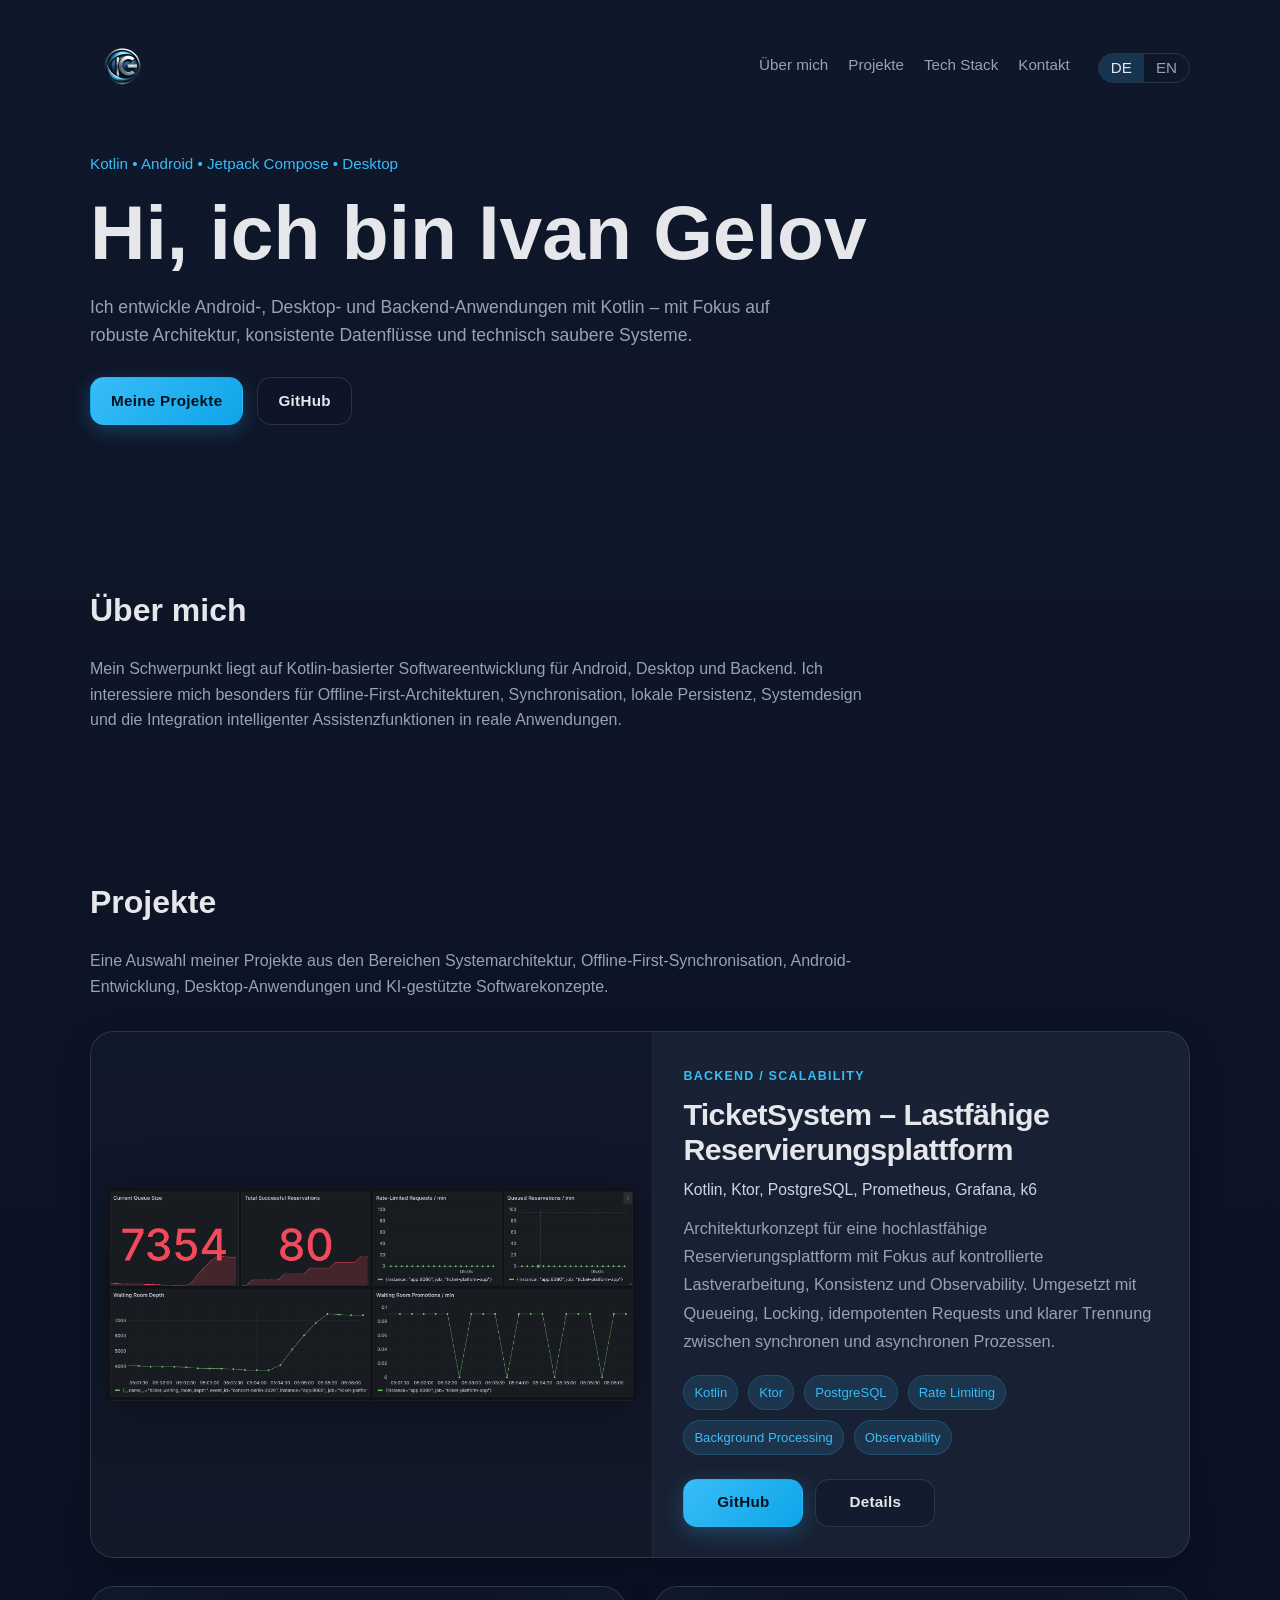
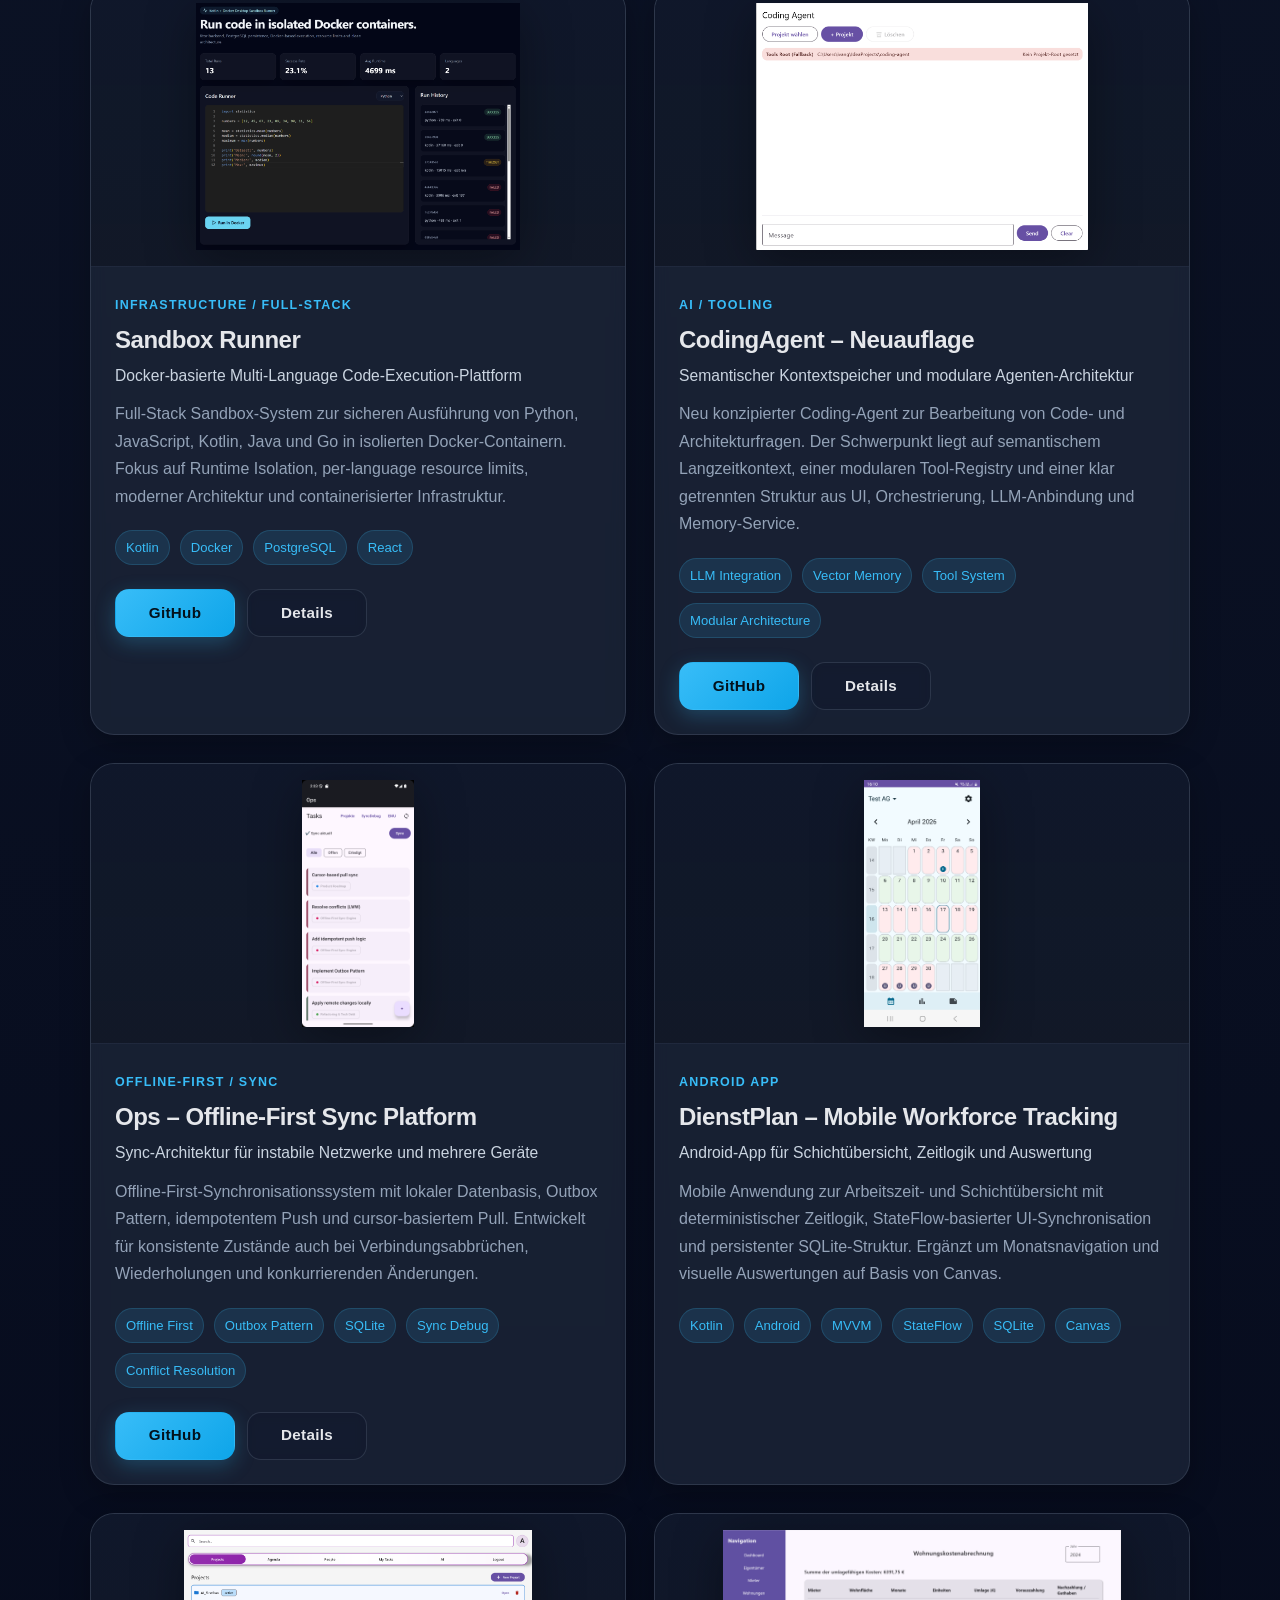
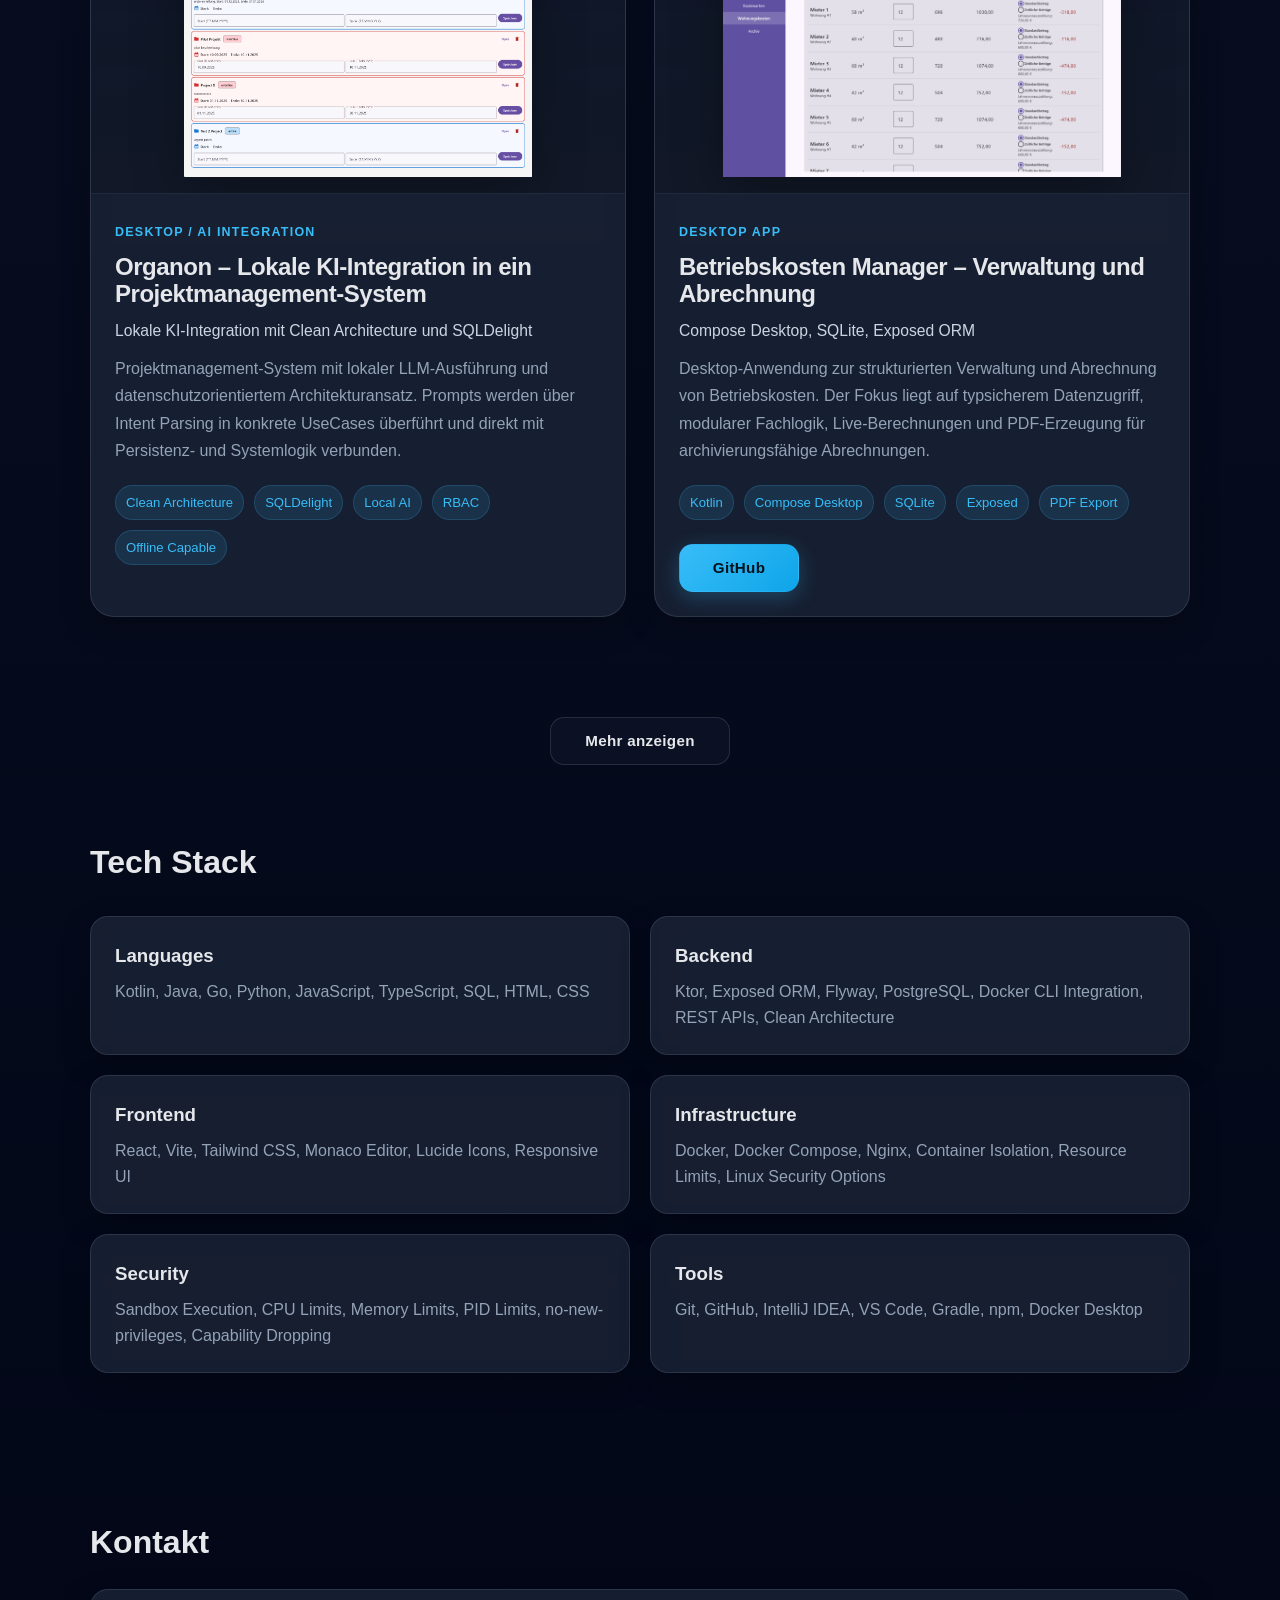
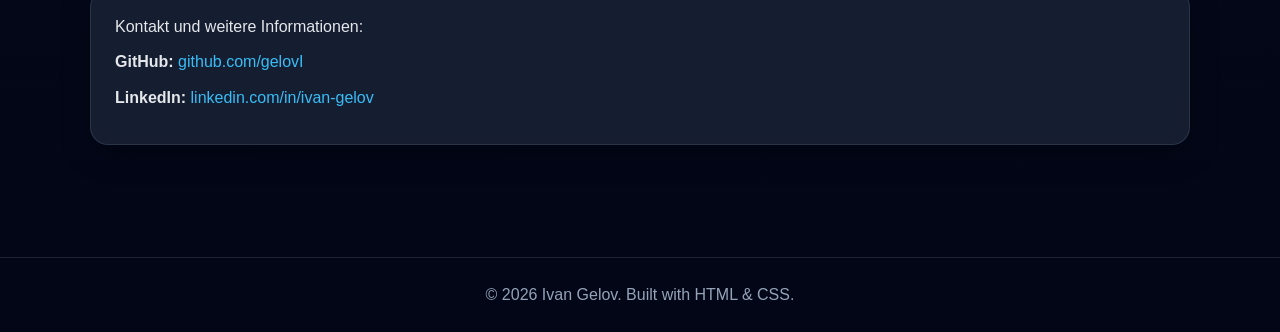
==== index.html @ 65007149 "Changes" ====
<!doctype html>
<html lang="de">
  <head>
    <meta charset="UTF-8" />
    <meta name="viewport" content="width=device-width, initial-scale=1.0" />
    <title>Ivan Gelov | Kotlin Developer</title>
    <meta
      name="description"
      content="Portfolio von Ivan Gelov – Kotlin, Android, Jetpack Compose und Desktop Apps."
    />
    <link rel="stylesheet" href="style.css" />
    <script defer src="https://cloud.umami.is/script.js" data-website-id="640c1226-3f95-484b-b801-33a444ae0007"></script>
  </head>
  <body>
    <header class="hero">
      <nav class="nav">
        <img src="assets/images/ig_logo.png" alt="Logo" class="logo" />

        <div class="nav-links">
          <a href="#about">Über mich</a>
          <a href="#projects">Projekte</a>
          <a href="#stack">Tech Stack</a>
          <a href="#contact">Kontakt</a>

          <div class="lang-toggle">
            <a href="index.html" class="lang-link active">DE</a>
            <a href="en.html" class="lang-link">EN</a>
          </div>
        </div>
      </nav>

      <section class="hero-content">
        <p class="eyebrow">Kotlin • Android • Jetpack Compose • Desktop</p>
        <h1>Hi, ich bin Ivan Gelov</h1>
        <p class="hero-text">
          Ich entwickle Android-, Desktop- und Backend-Anwendungen mit Kotlin –
          mit Fokus auf robuste Architektur, konsistente Datenflüsse und
          technisch saubere Systeme.
        </p>
        <div class="hero-buttons">
          <a class="btn btn-primary" href="#projects">Meine Projekte</a>
          <a
            class="btn btn-secondary"
            href="https://github.com/gelovI"
            target="_blank"
            rel="noopener noreferrer"
          >
            GitHub
          </a>
        </div>
      </section>
    </header>

    <main class="container">
      <section id="about" class="section">
        <h2>Über mich</h2>
        <p>
          Mein Schwerpunkt liegt auf Kotlin-basierter Softwareentwicklung für
          Android, Desktop und Backend. Ich interessiere mich besonders für
          Offline-First-Architekturen, Synchronisation, lokale Persistenz,
          Systemdesign und die Integration intelligenter Assistenzfunktionen in
          reale Anwendungen.
        </p>
      </section>

      <section id="projects" class="section">
        <h2>Projekte</h2>
        <p>
          Eine Auswahl meiner Projekte aus den Bereichen Systemarchitektur,
          Offline-First-Synchronisation, Android-Entwicklung,
          Desktop-Anwendungen und KI-gestützte Softwarekonzepte.
        </p>

        <div class="projects-grid">
          <article class="project-card card featured">
            <div
              class="project-image-wrapper"
              data-images="assets/images/grafana1.png,assets/images/grafana2.png,assets/images/mk6_bild.png"
              data-overlay="Zum Vergrößern klicken"
            >
              <img
                src="assets/images/grafana1.png"
                alt="TicketSystem Screenshot"
                class="project-image"
              />
            </div>

            <div class="project-content">
              <p class="project-label">Backend / Scalability</p>
              <h3>TicketSystem – Lastfähige Reservierungsplattform</h3>
              <p class="project-subtitle">
                Kotlin, Ktor, PostgreSQL, Prometheus, Grafana, k6
              </p>

              <p class="project-description">
                Architekturkonzept für eine hochlastfähige
                Reservierungsplattform mit Fokus auf kontrollierte
                Lastverarbeitung, Konsistenz und Observability. Umgesetzt mit
                Queueing, Locking, idempotenten Requests und klarer Trennung
                zwischen synchronen und asynchronen Prozessen.
              </p>

              <ul class="tags">
                <li>Kotlin</li>
                <li>Ktor</li>
                <li>PostgreSQL</li>
                <li>Rate Limiting</li>
                <li>Background Processing</li>
                <li>Observability</li>
              </ul>

              <div class="project-links">
                <a href="#" class="btn btn-primary">GitHub</a>
                <a
                  href="projects/ticketsystem.de.html"
                  class="btn btn-secondary"
                  >Details</a
                >
              </div>
            </div>
          </article>

          <article class="project-card card">
            <div
              class="project-image-wrapper"
              data-images="assets/images/sandbox1.png,assets/images/sandbox1d.png,assets/images/sandbox2.png,assets/images/sandbox2b.png,assets/images/sandbox3.png,assets/images/sandbox3c.png,assets/images/sandbox4.png,assets/images/sandbox4e.png"
              data-overlay="Zum Vergrößern klicken"
            >
              <img
                src="assets/images/sandbox1.png"
                alt="Sandbox Runner Screenshot"
                class="project-image"
              />
            </div>

            <div class="project-content">
              <p class="project-label">Infrastructure / Full-Stack</p>

              <h3>Sandbox Runner</h3>

              <p class="project-subtitle">
                Docker-basierte Multi-Language Code-Execution-Plattform
              </p>

              <p class="project-description">
                Full-Stack Sandbox-System zur sicheren Ausführung von Python,
                JavaScript, Kotlin, Java und Go in isolierten Docker-Containern.
                Fokus auf Runtime Isolation, per-language resource limits,
                moderner Architektur und containerisierter Infrastruktur.
              </p>

              <ul class="tags">
                <li>Kotlin</li>
                <li>Docker</li>
                <li>PostgreSQL</li>
                <li>React</li>
              </ul>

              <div class="project-links">
                <a
                  href="https://github.com/gelovI/sandbox-runner"
                  class="btn btn-primary"
                >
                  GitHub
                </a>

                <a
                  href="projects/sandbox-runner-de.html"
                  class="btn btn-secondary"
                >
                  Details
                </a>
              </div>
            </div>
          </article>

          <article class="project-card card">
            <div
              class="project-image-wrapper"
              data-images="
                    assets/images/coding_agent1.png,
                    assets/images/coding_agent2.png
                "
              data-overlay="Zum Vergrößern klicken"
            >
              <img
                src="assets/images/coding_agent1.png"
                alt="CodingAgent Screenshot"
                class="project-image"
              />
            </div>

            <div class="project-content">
              <p class="project-label">AI / Tooling</p>
              <h3>CodingAgent – Neuauflage</h3>
              <p class="project-subtitle">
                Semantischer Kontextspeicher und modulare Agenten-Architektur
              </p>
              <p class="project-description">
                Neu konzipierter Coding-Agent zur Bearbeitung von Code- und
                Architekturfragen. Der Schwerpunkt liegt auf semantischem
                Langzeitkontext, einer modularen Tool-Registry und einer klar
                getrennten Struktur aus UI, Orchestrierung, LLM-Anbindung und
                Memory-Service.
              </p>

              <ul class="tags">
                <li>LLM Integration</li>
                <li>Vector Memory</li>
                <li>Tool System</li>
                <li>Modular Architecture</li>
              </ul>

              <div class="project-links">
                <a
                  href="https://github.com/gelovI/coding_agent"
                  class="btn btn-primary"
                  >GitHub</a
                >
                <a
                  href="projects/coding-agent.de.html"
                  class="btn btn-secondary"
                  >Details</a
                >
              </div>
            </div>
          </article>

          <article class="project-card card">
            <div
              class="project-image-wrapper"
              data-images="
                    assets/images/ops1.png,
                    assets/images/ops2.png,
                    assets/images/ops3.png
                "
              data-overlay="Zum Vergrößern klicken"
            >
              <img
                src="assets/images/ops1.png"
                alt="Ops Screenshot"
                class="project-image"
              />
            </div>

            <div class="project-content">
              <p class="project-label">Offline-First / Sync</p>
              <h3>Ops – Offline-First Sync Platform</h3>
              <p class="project-subtitle">
                Sync-Architektur für instabile Netzwerke und mehrere Geräte
              </p>
              <p class="project-description">
                Offline-First-Synchronisationssystem mit lokaler Datenbasis,
                Outbox Pattern, idempotentem Push und cursor-basiertem Pull.
                Entwickelt für konsistente Zustände auch bei
                Verbindungsabbrüchen, Wiederholungen und konkurrierenden
                Änderungen.
              </p>

              <ul class="tags">
                <li>Offline First</li>
                <li>Outbox Pattern</li>
                <li>SQLite</li>
                <li>Sync Debug</li>
                <li>Conflict Resolution</li>
              </ul>

              <div class="project-links">
                <a
                  href="https://github.com/gelovI/Offline-First-Sync-Engine"
                  class="btn btn-primary"
                  >GitHub</a
                >
                <a href="projects/ops.de.html" class="btn btn-secondary"
                  >Details</a
                >
              </div>
            </div>
          </article>

          <article class="project-card card">
            <div
              class="project-image-wrapper"
              data-images="
                    assets/images/dienst_plan1.jpg,
                    assets/images/dienst_plan2.jpg,
                    assets/images/dienst_plan3.jpg,
                    assets/images/dienst_plan4.jpg
                "
              data-overlay="Zum Vergrößern klicken"
            >
              <img
                src="assets/images/dienst_plan1.jpg"
                alt="DienstPlan Screenshot"
                class="project-image"
              />
            </div>

            <div class="project-content">
              <p class="project-label">Android App</p>
              <h3>DienstPlan – Mobile Workforce Tracking</h3>
              <p class="project-subtitle">
                Android-App für Schichtübersicht, Zeitlogik und Auswertung
              </p>
              <p class="project-description">
                Mobile Anwendung zur Arbeitszeit- und Schichtübersicht mit
                deterministischer Zeitlogik, StateFlow-basierter
                UI-Synchronisation und persistenter SQLite-Struktur. Ergänzt um
                Monatsnavigation und visuelle Auswertungen auf Basis von Canvas.
              </p>

              <ul class="tags">
                <li>Kotlin</li>
                <li>Android</li>
                <li>MVVM</li>
                <li>StateFlow</li>
                <li>SQLite</li>
                <li>Canvas</li>
              </ul>
            </div>
          </article>

          <article class="project-card card">
            <div
              class="project-image-wrapper"
              data-images="
                    assets/images/organon1.png,
                    assets/images/organon3.png,
                    assets/images/organon2.png
                "
              data-overlay="Zum Vergrößern klicken"
            >
              <img
                src="assets/images/organon1.png"
                alt="Organon Screenshot"
                class="project-image"
              />
            </div>

            <div class="project-content">
              <p class="project-label">Desktop / AI Integration</p>
              <h3>
                Organon – Lokale KI-Integration in ein Projektmanagement-System
              </h3>
              <p class="project-subtitle">
                Lokale KI-Integration mit Clean Architecture und SQLDelight
              </p>
              <p class="project-description">
                Projektmanagement-System mit lokaler LLM-Ausführung und
                datenschutzorientiertem Architekturansatz. Prompts werden über
                Intent Parsing in konkrete UseCases überführt und direkt mit
                Persistenz- und Systemlogik verbunden.
              </p>

              <ul class="tags">
                <li>Clean Architecture</li>
                <li>SQLDelight</li>
                <li>Local AI</li>
                <li>RBAC</li>
                <li>Offline Capable</li>
              </ul>
            </div>
          </article>

          <article class="project-card card">
            <div
              class="project-image-wrapper"
              data-images="
                    assets/images/betriebskosten1.png,
                    assets/images/betriebskosten2.png
                "
              data-overlay="Zum Vergrößern klicken"
            >
              <img
                src="assets/images/betriebskosten1.png"
                alt="Betriebskosten Manager Screenshot"
                class="project-image"
              />
            </div>

            <div class="project-content">
              <p class="project-label">Desktop App</p>
              <h3>Betriebskosten Manager – Verwaltung und Abrechnung</h3>
              <p class="project-subtitle">
                Compose Desktop, SQLite, Exposed ORM
              </p>
              <p class="project-description">
                Desktop-Anwendung zur strukturierten Verwaltung und Abrechnung
                von Betriebskosten. Der Fokus liegt auf typsicherem
                Datenzugriff, modularer Fachlogik, Live-Berechnungen und
                PDF-Erzeugung für archivierungsfähige Abrechnungen.
              </p>

              <ul class="tags">
                <li>Kotlin</li>
                <li>Compose Desktop</li>
                <li>SQLite</li>
                <li>Exposed</li>
                <li>PDF Export</li>
              </ul>

              <div class="project-links">
                <a
                  href="https://github.com/gelovI/betriebskosten"
                  class="btn btn-primary"
                  >GitHub</a
                >
              </div>
            </div>
          </article>

          <article class="project-card card hidden-project">
            <div
              class="project-image-wrapper"
              data-images="assets/images/dp_1.png,assets/images/dp_2.png,assets/images/dp_3.png"
              data-overlay="Zum Vergrößern klicken"
            >
              <img
                src="assets/images/dp_1.png"
                alt="DienstPlan Desktop Screenshot"
                class="project-image"
              />
            </div>

            <div class="project-content">
              <p class="project-label">Desktop App</p>
              <h3>
                DienstPlan – Regelbasierte Schichtplanung und
                Arbeitszeit-Analyse
              </h3>
              <p class="project-subtitle">
                Schichtplanung, Zeitberechnung und PDF-Ausgabe
              </p>
              <p class="project-description">
                Desktop-Lösung für regelbasierte Schichtplanung und
                Arbeitszeit-Auswertung. Zentrale Bestandteile sind
                deterministische Zeitberechnung, reaktive Zustandsführung,
                versionierte Migrationen und druckoptimierte PDF-Erzeugung.
              </p>

              <ul class="tags">
                <li>Kotlin</li>
                <li>Desktop</li>
                <li>SQLite</li>
                <li>PDF Export</li>
                <li>Reactive State</li>
              </ul>
            </div>
          </article>

          <article class="project-card card hidden-project">
            <div
              class="project-image-wrapper"
              data-images="assets/images/dot_logic1.jpg,assets/images/dot_logic2.jpg,assets/images/dot_logic3.jpg,assets/images/dot_logic4.jpg"
              data-overlay="Zum Vergrößern klicken"
            >
              <img
                src="assets/images/dot_logic1.jpg"
                alt="DotLogic Screenshot"
                class="project-image"
              />
            </div>

            <div class="project-content">
              <p class="project-label">Android Game</p>
              <h3>DotLogic – Logikspiel mit Pfadverbindungen</h3>
              <p class="project-subtitle">
                Android-Logikspiel mit Canvas-Rendering und testbarer Spiellogik
              </p>
              <p class="project-description">
                Puzzle-Spiel mit datengetriebenem Level-System,
                Compose-Canvas-Rendering und einer Eingabelogik für
                Touch-basierte Pfadverbindungen. Die Spiellogik ist bewusst
                UI-unabhängig modelliert und testbar aufgebaut.
              </p>

              <ul class="tags">
                <li>Kotlin</li>
                <li>Android</li>
                <li>Compose Canvas</li>
                <li>StateFlow</li>
                <li>Game Logic</li>
              </ul>
            </div>
          </article>

          <article class="project-card card hidden-project">
            <div
              class="project-image-wrapper"
              data-images="assets/images/rr1.png,assets/images/rr2.png,assets/images/rr3.png,assets/images/rr5.png,assets/images/rr4.png"
              data-overlay="Zum Vergrößern klicken"
            >
              <img
                src="assets/images/rr1.png"
                alt="RRMed Screenshot"
                class="project-image"
              />
            </div>

            <div class="project-content">
              <p class="project-label">Android App</p>
              <h3>RRMed – Blutdruck- und Therapie-Tracking</h3>
              <p class="project-subtitle">
                Android-App für Messwerte, Therapie und Verlaufserfassung
              </p>
              <p class="project-description">
                Anwendung zur strukturierten Erfassung von Blutdruckwerten,
                Therapieinformationen und Messverläufen. Im Fokus stehen klare
                Datenmodellierung, testbare Validierungslogik und eine saubere
                Trennung zwischen UI, Logik und Persistenz.
              </p>

              <ul class="tags">
                <li>Kotlin</li>
                <li>Android</li>
                <li>MVVM</li>
                <li>Offline First</li>
                <li>Data Modeling</li>
              </ul>

              <div class="project-links">
                <a
                  href="https://github.com/gelovI/RRmedApp"
                  class="btn btn-primary"
                  >GitHub</a
                >
              </div>
            </div>
          </article>

          <article class="project-card card hidden-project">
            <div
              class="project-image-wrapper"
              data-images="assets/images/wordkings1.jpg,assets/images/wordkings3.jpg,assets/images/wordkings4.jpg,assets/images/wordkings5.jpg"
              data-overlay="Zum Vergrößern klicken"
            >
              <img
                src="assets/images/wordkings1.jpg"
                alt="WordKings Screenshot"
                class="project-image"
              />
            </div>

            <div class="project-content">
              <p class="project-label">Android Game</p>
              <h3>WordKings – Intelligentes Wortfindungsspiel</h3>
              <p class="project-subtitle">
                Wortspiel mit persistenter Spiellogik und modularem Spielsystem
              </p>
              <p class="project-description">
                Native Android-App mit lokal speicherbaren Spielständen,
                erweiterbarer Wörterbuchstruktur und modular aufgebautem
                Spielsystem. Ergänzt durch animiertes UI-Feedback und eine auf
                Wiederverwendbarkeit ausgelegte Architektur.
              </p>

              <ul class="tags">
                <li>Kotlin</li>
                <li>Jetpack Compose</li>
                <li>Room</li>
                <li>DataStore</li>
                <li>Game System</li>
              </ul>
            </div>
          </article>
        </div>
      </section>

      <div class="projects-toggle-wrap">
        <button
          class="btn btn-secondary projects-toggle"
          id="toggleProjects"
          data-show-more="Mehr anzeigen"
          data-show-less="Weniger anzeigen"
        >
          Mehr anzeigen
        </button>
      </div>

      <section id="stack" class="section">
        <h2>Tech Stack</h2>

        <div class="stack-grid">
          <div class="card stack-card">
            <h3>Languages</h3>
            <p>
              Kotlin, Java, Go, Python, JavaScript, TypeScript, SQL, HTML, CSS
            </p>
          </div>

          <div class="card stack-card">
            <h3>Backend</h3>
            <p>
              Ktor, Exposed ORM, Flyway, PostgreSQL, Docker CLI Integration,
              REST APIs, Clean Architecture
            </p>
          </div>

          <div class="card stack-card">
            <h3>Frontend</h3>
            <p>
              React, Vite, Tailwind CSS, Monaco Editor, Lucide Icons, Responsive
              UI
            </p>
          </div>

          <div class="card stack-card">
            <h3>Infrastructure</h3>
            <p>
              Docker, Docker Compose, Nginx, Container Isolation, Resource
              Limits, Linux Security Options
            </p>
          </div>

          <div class="card stack-card">
            <h3>Security</h3>
            <p>
              Sandbox Execution, CPU Limits, Memory Limits, PID Limits,
              no-new-privileges, Capability Dropping
            </p>
          </div>

          <div class="card stack-card">
            <h3>Tools</h3>
            <p>
              Git, GitHub, IntelliJ IDEA, VS Code, Gradle, npm, Docker Desktop
            </p>
          </div>
        </div>
      </section>

      <section id="contact" class="section">
        <h2>Kontakt</h2>
        <div class="card contact-card">
          <p>Kontakt und weitere Informationen:</p>
          <p>
            <strong>GitHub:</strong>
            <a
              href="https://github.com/gelovI"
              target="_blank"
              rel="noopener noreferrer"
              >github.com/gelovI</a
            >
          </p>
          <p>
            <strong>LinkedIn:</strong>
            <a
              href="https://linkedin.com/in/ivan-gelov"
              target="_blank"
              rel="noopener noreferrer"
              >linkedin.com/in/ivan-gelov</a
            >
          </p>
        </div>
      </section>
    </main>

    <footer class="footer">
      <p>© 2026 Ivan Gelov. Built with HTML & CSS.</p>
    </footer>

    <div class="lightbox" id="lightbox">
      <div class="lightbox-backdrop"></div>

      <div class="lightbox-content">
        <button class="lightbox-close" id="lightboxClose">×</button>

        <button class="lightbox-nav lightbox-prev" id="lightboxPrev">‹</button>

        <div class="lightbox-image-wrapper">
          <img
            id="lightboxImage"
            class="lightbox-image"
            src=""
            alt="Projektbild groß"
          />
        </div>

        <button class="lightbox-nav lightbox-next" id="lightboxNext">›</button>
      </div>
    </div>

    <script src="script.js"></script>
  </body>
</html>
---- style.css ----
:root {
  --bg: #0f172a;
  --bg-soft: #111827;
  --surface: #1e293b;
  --surface-hover: #273449;
  --text: #e5e7eb;
  --text-muted: #94a3b8;
  --primary: #38bdf8;
  --primary-hover: #0ea5e9;
  --border: rgba(148, 163, 184, 0.18);
  --shadow: 0 10px 30px rgba(0, 0, 0, 0.25);
}

* {
  margin: 0;
  padding: 0;
  box-sizing: border-box;
}

html {
  scroll-behavior: smooth;
}

body {
  font-family: Arial, Helvetica, sans-serif;
  background: linear-gradient(180deg, var(--bg) 0%, #020617 100%);
  color: var(--text);
  line-height: 1.6;
}

a {
  color: var(--primary);
  text-decoration: none;
}

a:hover {
  color: var(--primary-hover);
}

.container {
  width: min(1100px, 92%);
  margin: 0 auto;
}

.hero {
  min-height: auto;
  padding: 24px 0 56px;
  display: flex;
  flex-direction: column;
}

.nav {
  width: min(1100px, 92%);
  margin: 0 auto;
  display: flex;
  justify-content: space-between;
  align-items: center;
  padding: 12px 0 32px;
}

.logo {
  width: 64px;
  height: 64px;
  object-fit: contain;
  border-radius: 50%;
  display: block;
}

.nav-links {
  display: flex;
  gap: 20px;
  flex-wrap: wrap;
}

.nav-links a {
  color: var(--text-muted);
  font-size: 0.95rem;
}

.nav-links a:hover {
  color: var(--text);
}

.hero-content {
  width: min(1100px, 92%);
  margin: auto;
  padding: 20px 0 32px;
}

.eyebrow {
  color: var(--primary);
  font-size: 0.95rem;
  margin-bottom: 14px;
}

.hero h1 {
  font-size: clamp(2.5rem, 6vw, 4.8rem);
  line-height: 1.1;
  margin-bottom: 18px;
}

.hero-text {
  max-width: 720px;
  color: var(--text-muted);
  font-size: 1.1rem;
  margin-bottom: 28px;
}

.hero-buttons {
  display: flex;
  gap: 14px;
  flex-wrap: wrap;
}

.btn {
  display: inline-flex;
  align-items: center;
  justify-content: center;
  min-height: 48px;
  padding: 0 20px;
  border-radius: 14px;
  font-weight: 600;
  font-size: 0.95rem;
  letter-spacing: 0.02em;
  border: 1px solid transparent;
  cursor: pointer;
  transition:
    transform 0.2s ease,
    background 0.2s ease,
    border-color 0.2s ease,
    box-shadow 0.2s ease;
}

.btn:hover {
  transform: translateY(-2px);
}

.btn:active {
  transform: translateY(0);
  box-shadow: none;
}

.btn-primary {
  background: linear-gradient(135deg, #38bdf8, #0ea5e9);
  color: #03111c;
  box-shadow: 0 6px 20px rgba(56, 189, 248, 0.25);
}

.btn-primary:hover {
  color: #03111c;
  box-shadow: 0 10px 28px rgba(56, 189, 248, 0.35);
}

.btn-secondary {
  background: rgba(15, 23, 42, 0.6);
  color: var(--text);
  border-color: rgba(148, 163, 184, 0.2);
  backdrop-filter: blur(6px);
}

.btn-secondary:hover {
  color: var(--text);
  border-color: rgba(56, 189, 248, 0.4);
  background: rgba(30, 41, 59, 0.7);
}

.section {
  padding: 72px 0;
}

.section h2 {
  font-size: 2rem;
  margin-bottom: 20px;
}

.section > p {
  max-width: 800px;
  color: var(--text-muted);
}

/* CARD BASIS */
.card {
  background: rgba(30, 41, 59, 0.7);
  border: 1px solid var(--border);
  border-radius: 18px;
  padding: 24px;
  box-shadow: var(--shadow);
  backdrop-filter: blur(8px);
  transition:
    background 0.2s ease,
    transform 0.2s ease,
    border-color 0.2s ease,
    box-shadow 0.2s ease;
}

.card:hover {
  background: var(--surface-hover);
}

/* PROJECTS */
.projects-grid {
  display: grid;
  grid-template-columns: repeat(2, minmax(0, 1fr));
  gap: 28px;
  margin-top: 32px;
}

.project-card {
  padding: 0;
  overflow: hidden;
  border-radius: 24px;
  position: relative;
  transition:
    transform 0.24s ease,
    border-color 0.24s ease,
    box-shadow 0.24s ease,
    background 0.24s ease;
}

.project-card:hover {
  transform: translateY(-4px);
  border-color: rgba(56, 189, 248, 0.24);
  box-shadow: 0 24px 60px rgba(0, 0, 0, 0.34);
}

.project-image-wrapper {
  width: 100%;
  height: 280px;
  background: linear-gradient(
    180deg,
    rgba(15, 23, 42, 0.96),
    rgba(17, 24, 39, 0.92)
  );
  display: flex;
  align-items: center;
  justify-content: center;
  border-bottom: 1px solid rgba(148, 163, 184, 0.12);
  padding: 16px;
  cursor: pointer;
  position: relative;
  overflow: hidden;
}

.project-image-wrapper::after {
  content: attr(data-overlay);
  position: absolute;
  bottom: 14px;
  right: 14px;
  font-size: 0.78rem;
  color: rgba(229, 231, 235, 0.9);
  background: rgba(15, 23, 42, 0.72);
  border: 1px solid rgba(148, 163, 184, 0.18);
  border-radius: 999px;
  padding: 6px 10px;
  opacity: 0;
  transform: translateY(6px);
  transition:
    opacity 0.22s ease,
    transform 0.22s ease;
  pointer-events: none;
}

.project-card:hover .project-image-wrapper::after {
  opacity: 1;
  transform: translateY(0);
}

.project-image {
  max-width: 100%;
  max-height: 100%;
  width: auto;
  height: auto;
  object-fit: contain;
  display: block;
  filter: drop-shadow(0 10px 25px rgba(0, 0, 0, 0.35));
  transition: transform 0.32s ease;
}

.project-card:hover .project-image {
  transform: scale(1.02);
}

.project-content {
  padding: 24px;
}

.project-label {
  display: inline-block;
  font-size: 0.78rem;
  font-weight: 700;
  letter-spacing: 0.1em;
  text-transform: uppercase;
  color: var(--primary);
  margin-bottom: 10px;
}

.project-content h3 {
  font-size: 1.5rem;
  line-height: 1.15;
  margin-bottom: 10px;
  letter-spacing: -0.02em;
}

.project-subtitle {
  color: #cbd5e1;
  font-size: 0.98rem;
  margin-bottom: 12px;
}

.project-meta {
  display: flex;
  gap: 10px;
  flex-wrap: wrap;
  margin-bottom: 16px;
}

.project-meta span {
  font-size: 0.78rem;
  color: var(--text-muted);
  border: 1px solid rgba(148, 163, 184, 0.18);
  background: rgba(15, 23, 42, 0.35);
  border-radius: 999px;
  padding: 5px 10px;
}

.project-description {
  color: var(--text-muted);
  font-size: 1rem;
  line-height: 1.72;
}

.tags {
  list-style: none;
  display: flex;
  flex-wrap: wrap;
  gap: 10px;
  margin-top: 20px;
}

.tags li {
  background: rgba(56, 189, 248, 0.12);
  color: var(--primary);
  border: 1px solid rgba(56, 189, 248, 0.18);
  padding: 6px 10px;
  border-radius: 999px;
  font-size: 0.82rem;
}

.project-links {
  display: flex;
  gap: 12px;
  flex-wrap: wrap;
  margin-top: 24px;
}

.project-card.featured {
  grid-column: 1 / -1;
  display: grid;
  grid-template-columns: 1.05fr 1fr;
}

.project-card.featured .project-image-wrapper {
  height: 100%;
  min-height: 100%;
  border-bottom: none;
  border-right: 1px solid rgba(148, 163, 184, 0.12);
}

.project-card.featured .project-content {
  padding: 30px;
}

.project-card.featured .project-content h3 {
  font-size: 1.9rem;
}

.project-card.featured .project-description {
  font-size: 1.02rem;
}

@media (max-width: 900px) {
  .projects-grid {
    grid-template-columns: 1fr;
  }

  .project-card.featured {
    grid-template-columns: 1fr;
  }

  .project-card.featured .project-image-wrapper {
    height: 280px;
    border-right: none;
    border-bottom: 1px solid rgba(148, 163, 184, 0.12);
  }
}

@media (max-width: 640px) {
  .project-image-wrapper {
    height: 220px;
    padding: 14px;
  }

  .project-content {
    padding: 20px;
  }

  .project-links .btn {
    width: 100%;
  }

  .project-image-wrapper::after {
    display: none;
  }
}

.project-links .btn {
  min-width: 120px;
}

/* STACK */
.stack-grid {
  display: grid;
  grid-template-columns: repeat(2, minmax(0, 1fr));
  gap: 20px;
  margin-top: 28px;
}

.stack-card h3 {
  margin-bottom: 8px;
}

.stack-card p {
  color: var(--text-muted);
}

/* CONTACT */
.contact-card p {
  margin-bottom: 10px;
}

/* FOOTER */
.footer {
  border-top: 1px solid var(--border);
  padding: 24px;
  text-align: center;
  color: var(--text-muted);
  margin-top: 40px;
}

/* TABLET */
@media (max-width: 900px) {
  .projects-grid,
  .stack-grid {
    grid-template-columns: 1fr;
  }

  .nav {
    flex-direction: column;
    align-items: flex-start;
    gap: 16px;
  }

  .hero {
    min-height: auto;
  }
}

/* MOBILE */
@media (max-width: 640px) {
  .section {
    padding: 56px 0;
  }

  .hero-text {
    font-size: 1rem;
  }

  .project-image-wrapper {
    height: 200px;
  }

  .project-content {
    padding: 20px;
  }

  .btn,
  .project-links .btn {
    width: 100%;
    text-align: center;
  }
}

/* POPUP CAROUSEL */
.lightbox {
  position: fixed;
  inset: 0;
  background: rgba(2, 6, 23, 0.82);
  display: flex;
  align-items: center;
  justify-content: center;
  padding: 24px;
  opacity: 0;
  visibility: hidden;
  pointer-events: none;
  transition:
    opacity 0.28s ease,
    visibility 0.28s ease;
  z-index: 1000;
}

.lightbox.active {
  opacity: 1;
  visibility: visible;
  pointer-events: auto;
}

.lightbox-backdrop {
  position: absolute;
  inset: 0;
}

.lightbox-content {
  position: relative;
  width: min(1100px, 96vw);
  height: min(760px, 88vh);
  display: flex;
  align-items: center;
  justify-content: center;
  gap: 18px;
  z-index: 1;
  animation: lightboxFadeUp 0.3s ease;
}

.lightbox-image-wrapper {
  width: 100%;
  height: 100%;
  background: rgba(15, 23, 42, 0.92);
  border: 1px solid rgba(148, 163, 184, 0.18);
  border-radius: 24px;
  box-shadow: 0 30px 80px rgba(0, 0, 0, 0.45);
  display: flex;
  align-items: center;
  justify-content: center;
  overflow: hidden;
}

.lightbox-image {
  max-width: 100%;
  max-height: 100%;
  object-fit: contain;
  display: block;
  padding: 24px;
}

.lightbox-close,
.lightbox-nav {
  border: 1px solid rgba(148, 163, 184, 0.2);
  background: rgba(15, 23, 42, 0.78);
  color: #e5e7eb;
  backdrop-filter: blur(8px);
  cursor: pointer;
  transition: transform 0.2s ease, background 0.2s ease, border-color 0.2s ease;
}

.lightbox-close:hover,
.lightbox-nav:hover {
  transform: scale(1.05);
  background: rgba(30, 41, 59, 0.92);
  border-color: rgba(56, 189, 248, 0.38);
}

.lightbox-close {
  position: absolute;
  top: -8px;
  right: 8px;
  width: 46px;
  height: 46px;
  border-radius: 14px;
  font-size: 1.8rem;
  line-height: 1;
}

.lightbox-nav {
  width: 52px;
  height: 52px;
  border-radius: 16px;
  font-size: 2rem;
  flex-shrink: 0;
}

@keyframes lightboxFadeUp {
  from {
    opacity: 0;
    transform: translateY(14px) scale(0.985);
  }
  to {
    opacity: 1;
    transform: translateY(0) scale(1);
  }
}

@media (max-width: 768px) {
  .lightbox {
    padding: 14px;
  }

  .lightbox-content {
    width: 100%;
    height: min(72vh, 560px);
    gap: 10px;
  }

  .lightbox-image {
    padding: 14px;
  }

  .lightbox-nav {
    width: 44px;
    height: 44px;
    font-size: 1.7rem;
    border-radius: 12px;
  }

  .lightbox-close {
    top: -4px;
    right: 2px;
    width: 42px;
    height: 42px;
  }
}

/* Projects toggle */
.hidden-project {
  display: none;
}

.hidden-project.show {
  display: block;
}

.projects-toggle-wrap {
  display: flex;
  justify-content: center;
  margin-top: 28px;
}

.projects-toggle {
  min-width: 180px;
}

/* DE/EN Toggle */
.lang-toggle {
  display: inline-flex;
  align-items: center;
  border: 1px solid rgba(148, 163, 184, 0.2);
  border-radius: 999px;
  overflow: hidden;
  margin-left: 8px;
}

.lang-link {
  padding: 6px 12px;
  color: var(--text-muted);
  font-size: 0.9rem;
  line-height: 1;
  transition: background 0.2s ease, color 0.2s ease;
}

.lang-link:hover {
  color: var(--text);
  background: rgba(30, 41, 59, 0.55);
}

.lang-link.active {
  background: rgba(56, 189, 248, 0.18);
  color: var(--text);
}

@media (max-width: 900px) {
  .nav-links {
    align-items: center;
  }

  .lang-toggle {
    margin-left: 0;
  }
}
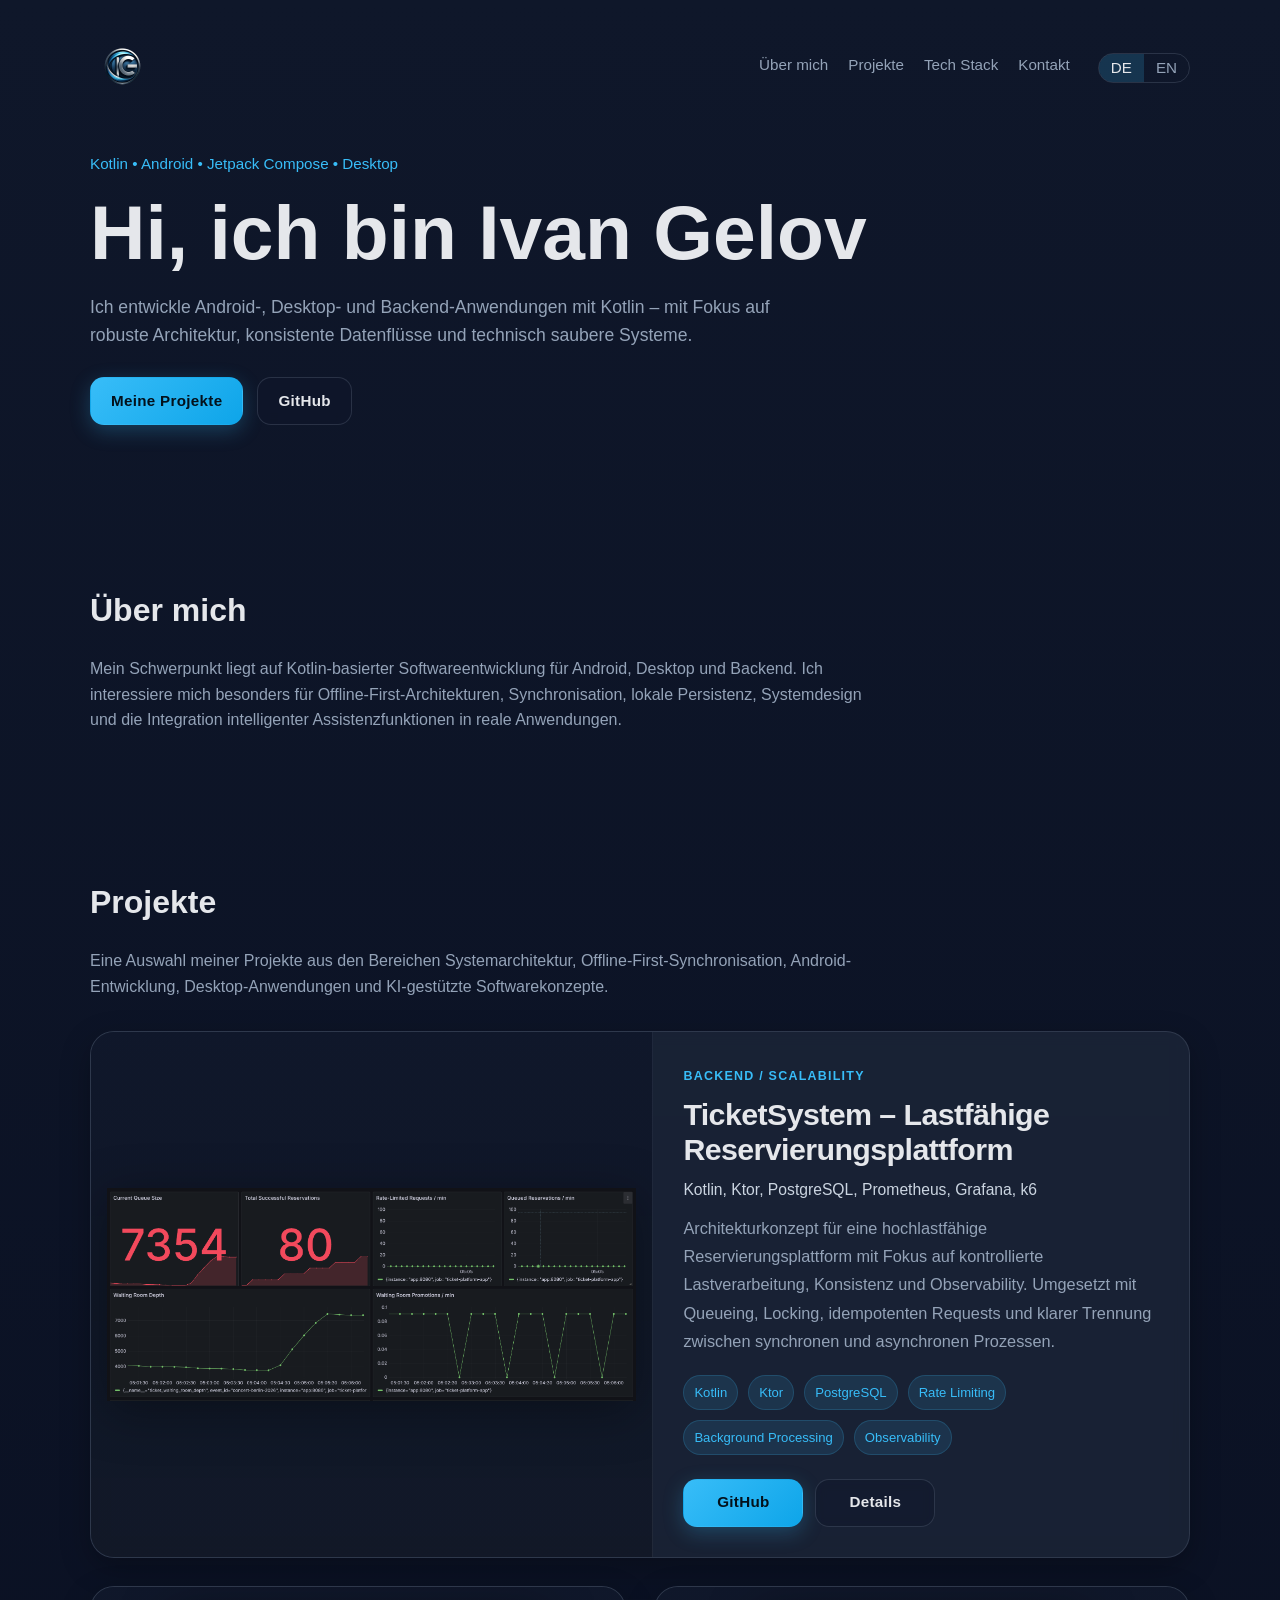
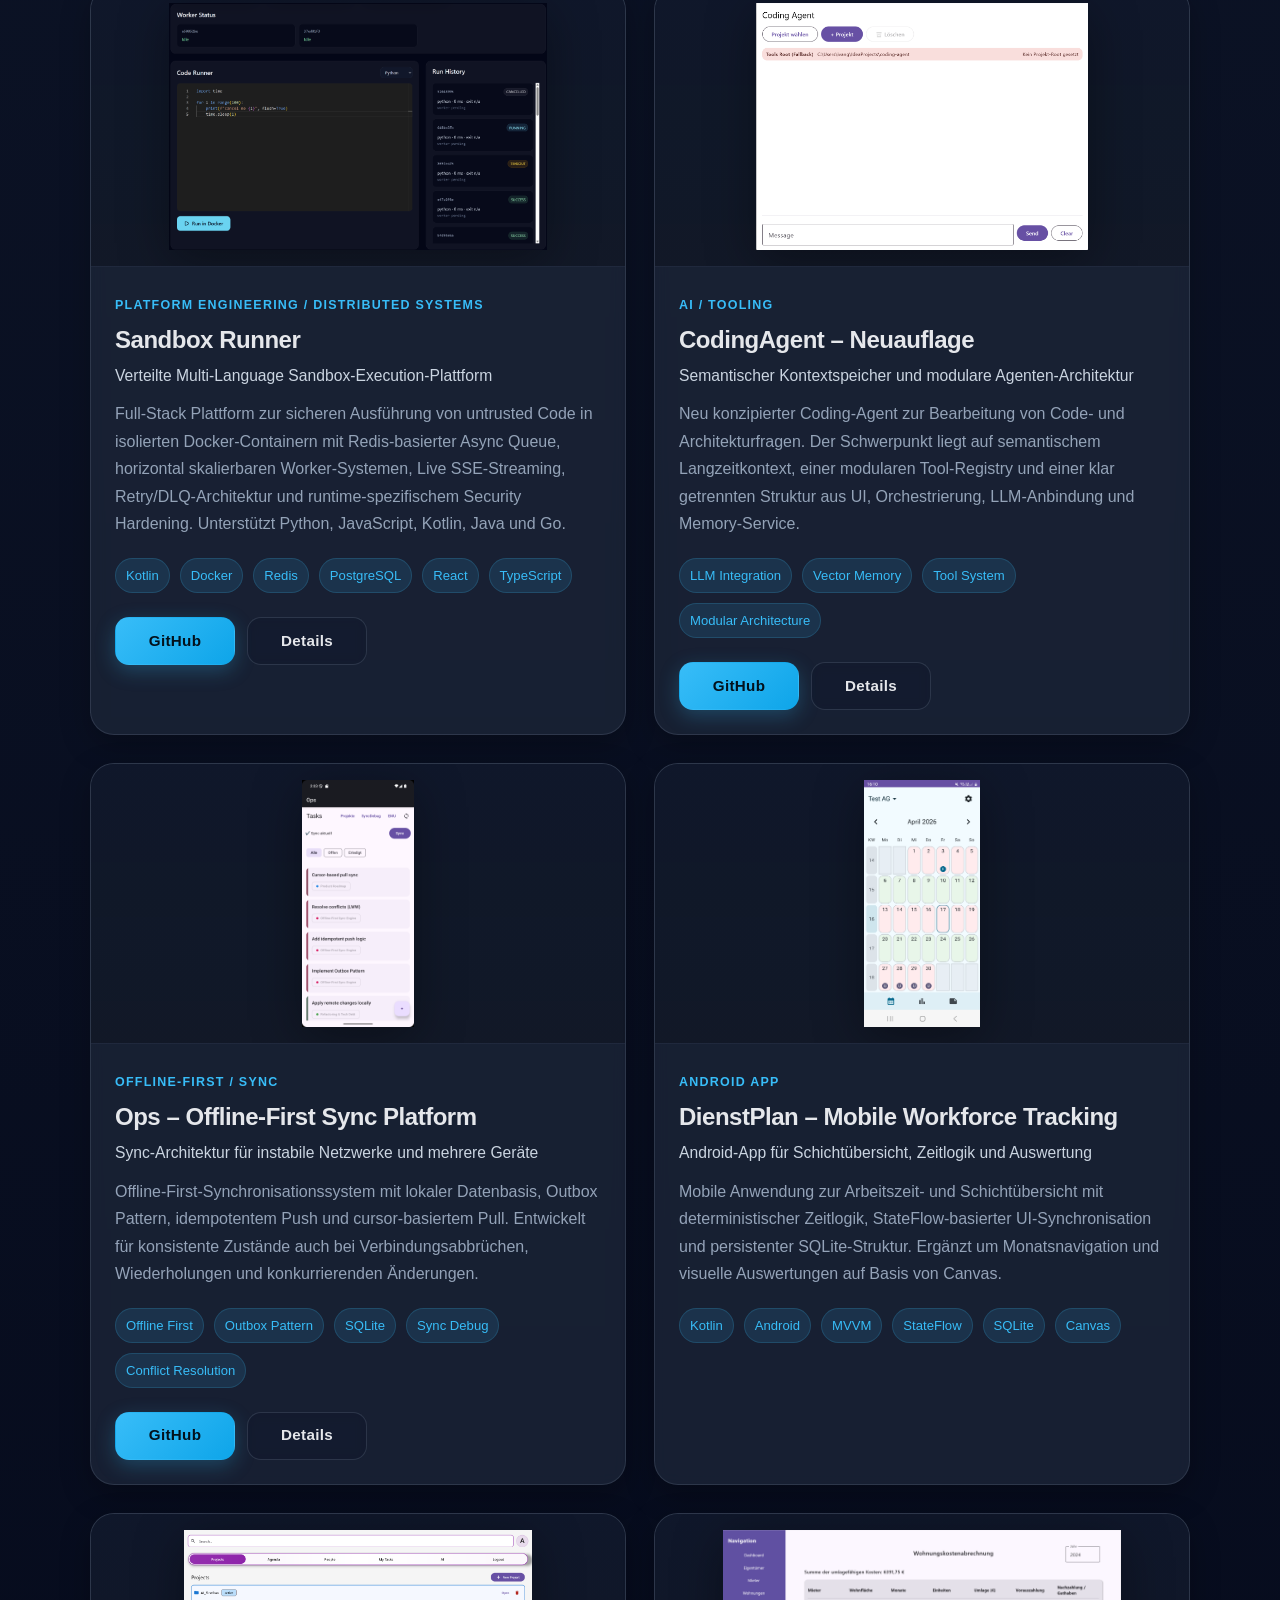
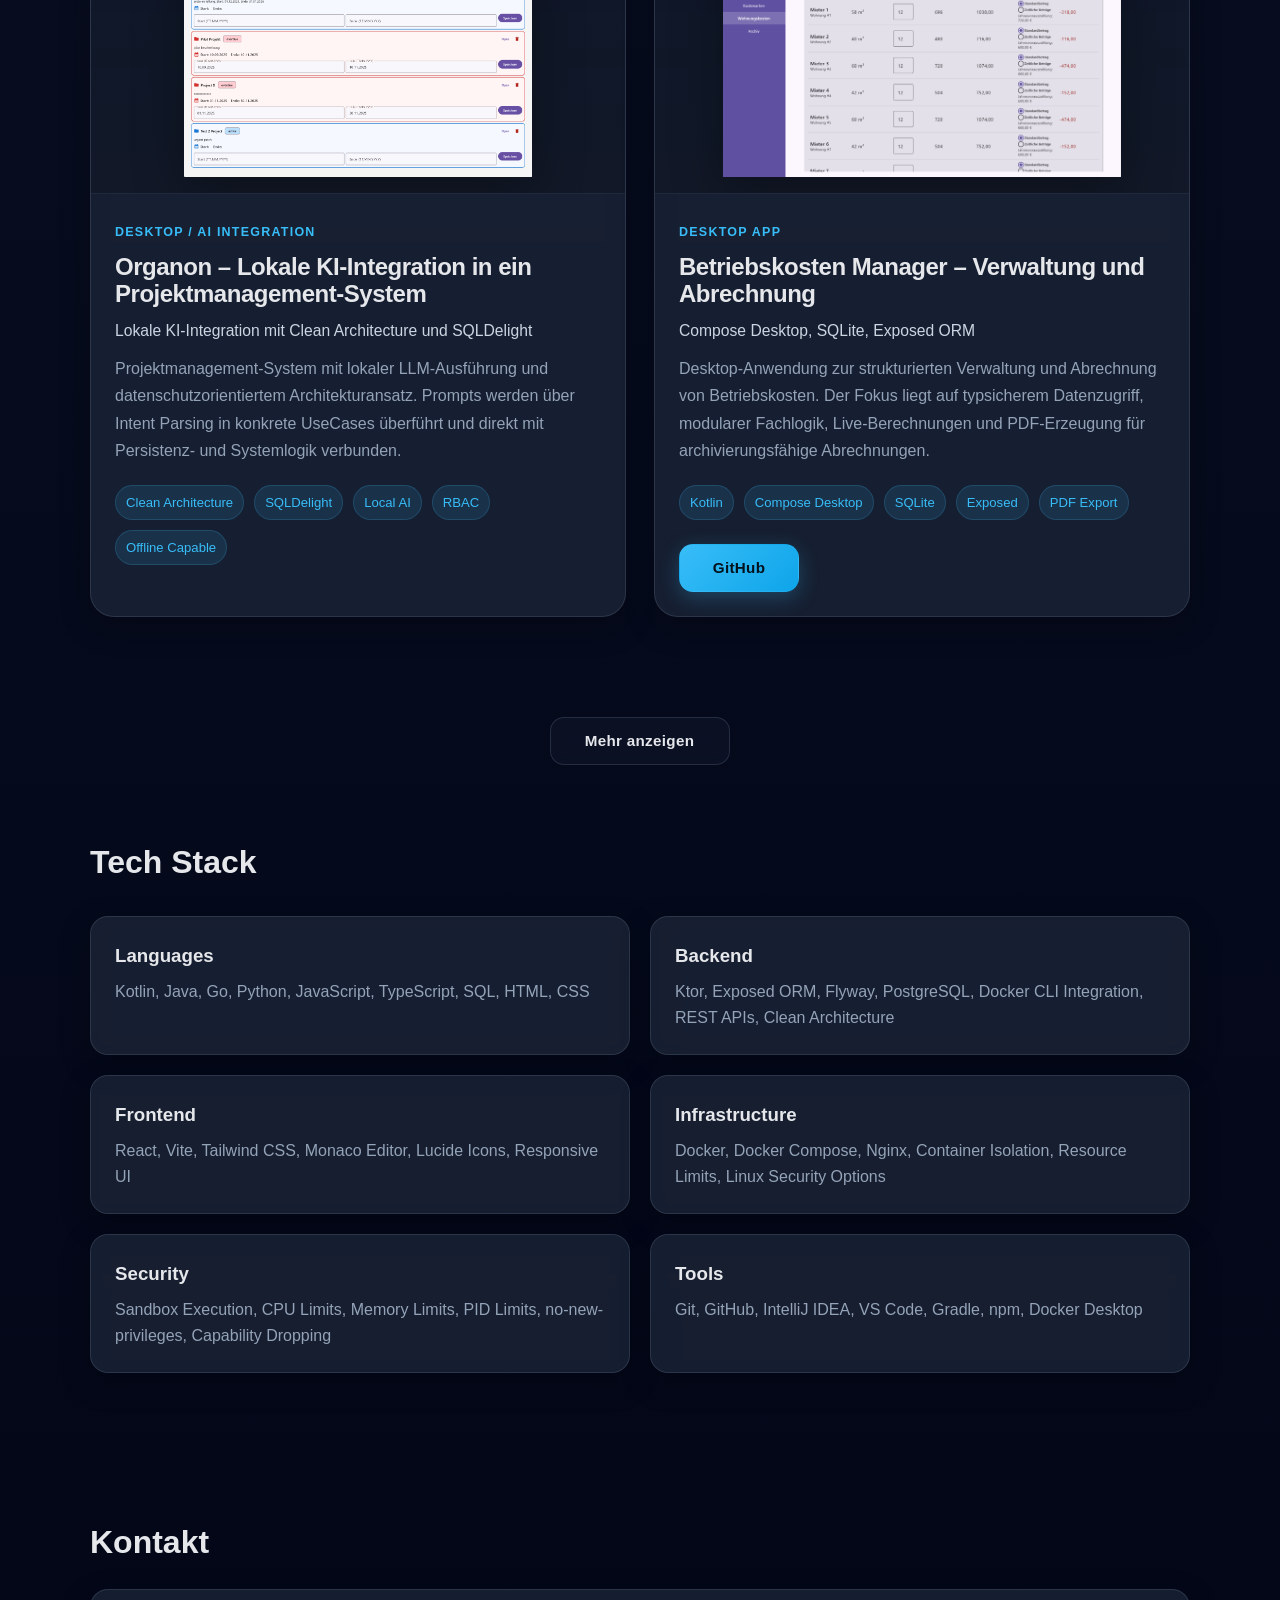
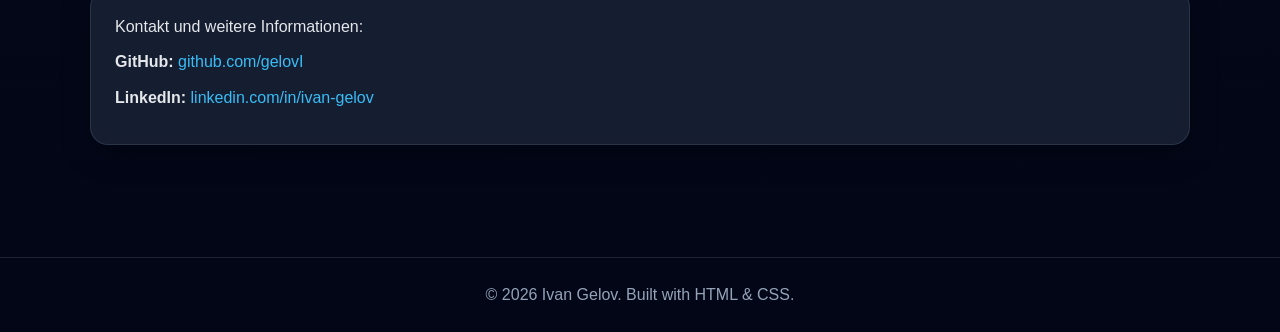
==== commit 19aa3e7d: "Upgrade Sandbox Runner architecture and portfolio presentation" ====
--- a/index.html
+++ b/index.html
@@ -9,7 +9,11 @@
       content="Portfolio von Ivan Gelov – Kotlin, Android, Jetpack Compose und Desktop Apps."
     />
     <link rel="stylesheet" href="style.css" />
-    <script defer src="https://cloud.umami.is/script.js" data-website-id="640c1226-3f95-484b-b801-33a444ae0007"></script>
+    <script
+      defer
+      src="https://cloud.umami.is/script.js"
+      data-website-id="640c1226-3f95-484b-b801-33a444ae0007"
+    ></script>
   </head>
   <body>
     <header class="hero">
@@ -123,37 +127,42 @@
           <article class="project-card card">
             <div
               class="project-image-wrapper"
-              data-images="assets/images/sandbox1.png,assets/images/sandbox1d.png,assets/images/sandbox2.png,assets/images/sandbox2b.png,assets/images/sandbox3.png,assets/images/sandbox3c.png,assets/images/sandbox4.png,assets/images/sandbox4e.png"
-              data-overlay="Zum Vergrößern klicken"
-            >
-              <img
-                src="assets/images/sandbox1.png"
+              data-images="assets/images/sandboxBild1.png,assets/images/sandboxBild3.png,assets/images/sandboxBild6.png,assets/images/sandboxBild5.png"
+              data-overlay="Zum Vergrößern klicken"
+            >
+              <img
+                src="assets/images/sandboxBild1.png"
                 alt="Sandbox Runner Screenshot"
                 class="project-image"
               />
             </div>
 
             <div class="project-content">
-              <p class="project-label">Infrastructure / Full-Stack</p>
+              <p class="project-label">
+                Platform Engineering / Distributed Systems
+              </p>
 
               <h3>Sandbox Runner</h3>
 
               <p class="project-subtitle">
-                Docker-basierte Multi-Language Code-Execution-Plattform
-              </p>
-
-              <p class="project-description">
-                Full-Stack Sandbox-System zur sicheren Ausführung von Python,
-                JavaScript, Kotlin, Java und Go in isolierten Docker-Containern.
-                Fokus auf Runtime Isolation, per-language resource limits,
-                moderner Architektur und containerisierter Infrastruktur.
+                Verteilte Multi-Language Sandbox-Execution-Plattform
+              </p>
+
+              <p class="project-description">
+                Full-Stack Plattform zur sicheren Ausführung von untrusted Code
+                in isolierten Docker-Containern mit Redis-basierter Async Queue,
+                horizontal skalierbaren Worker-Systemen, Live SSE-Streaming,
+                Retry/DLQ-Architektur und runtime-spezifischem Security
+                Hardening. Unterstützt Python, JavaScript, Kotlin, Java und Go.
               </p>
 
               <ul class="tags">
                 <li>Kotlin</li>
                 <li>Docker</li>
+                <li>Redis</li>
                 <li>PostgreSQL</li>
                 <li>React</li>
+                <li>TypeScript</li>
               </ul>
 
               <div class="project-links">
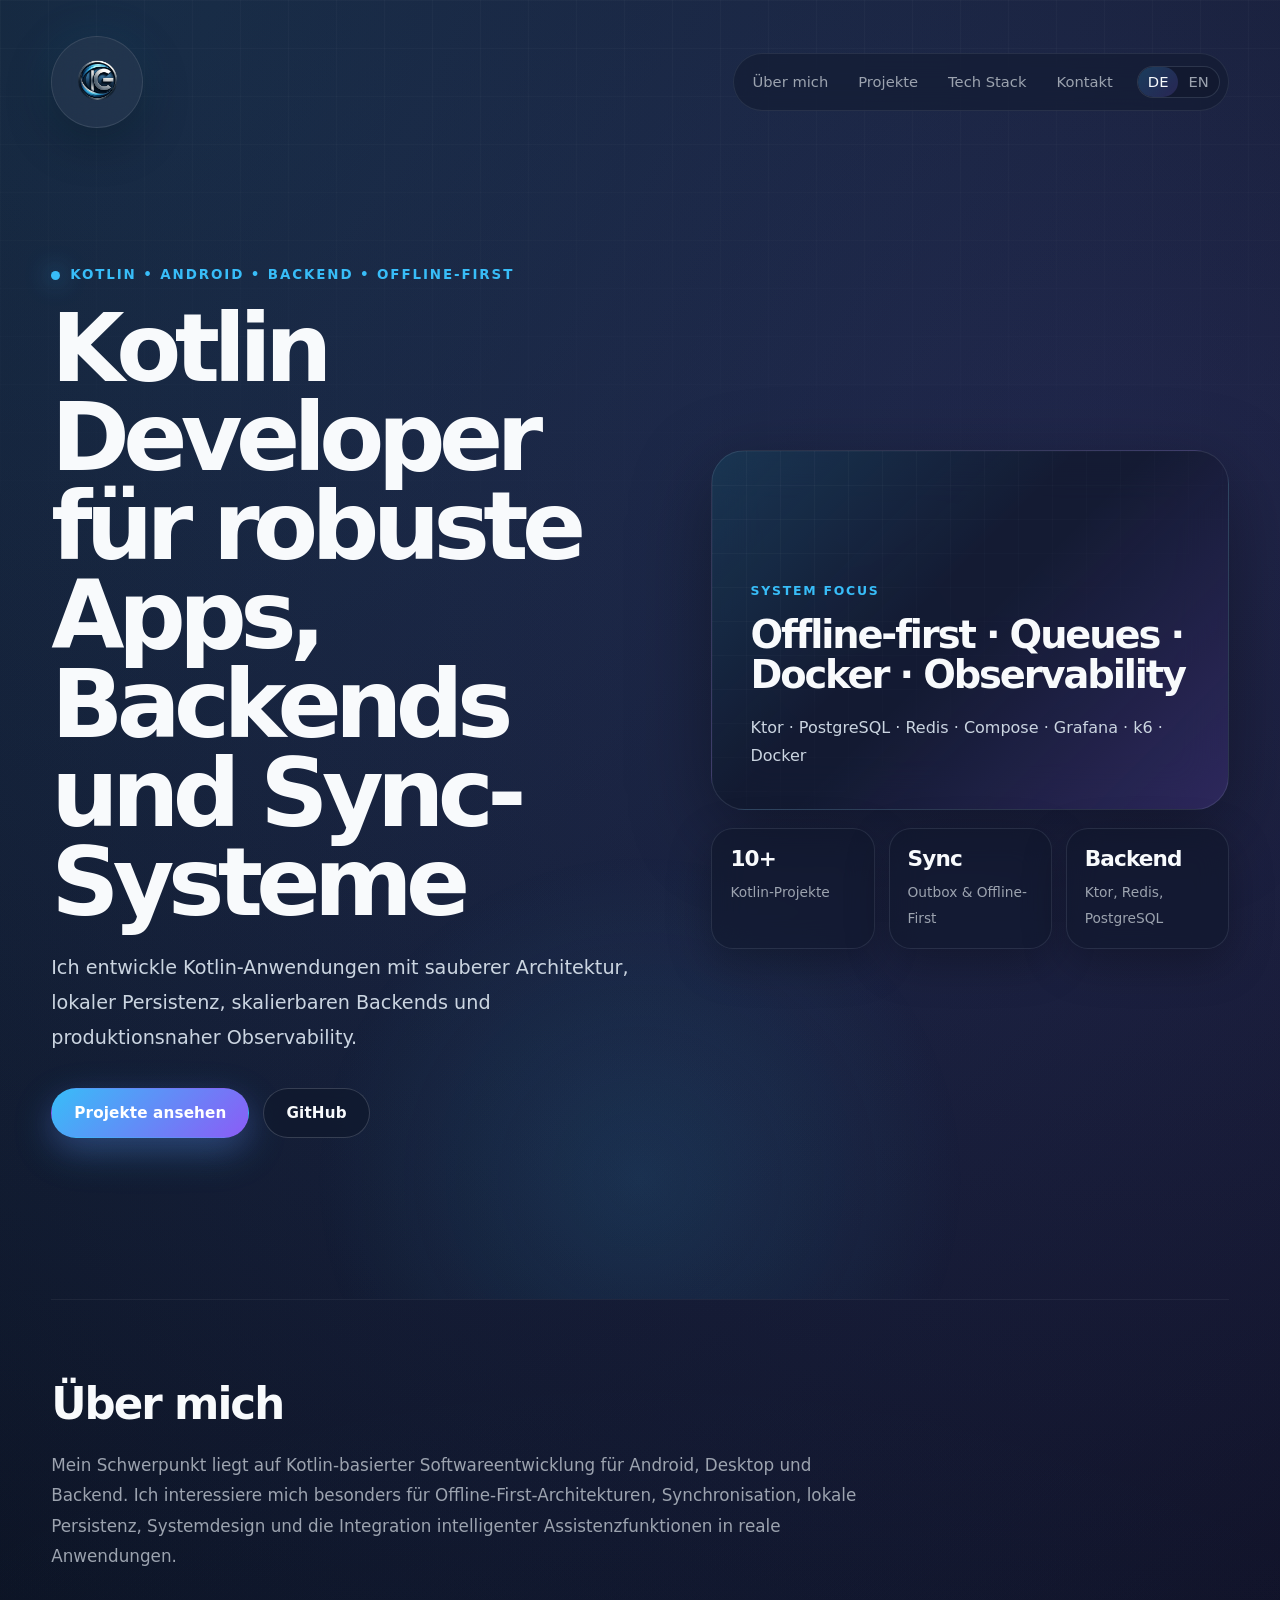
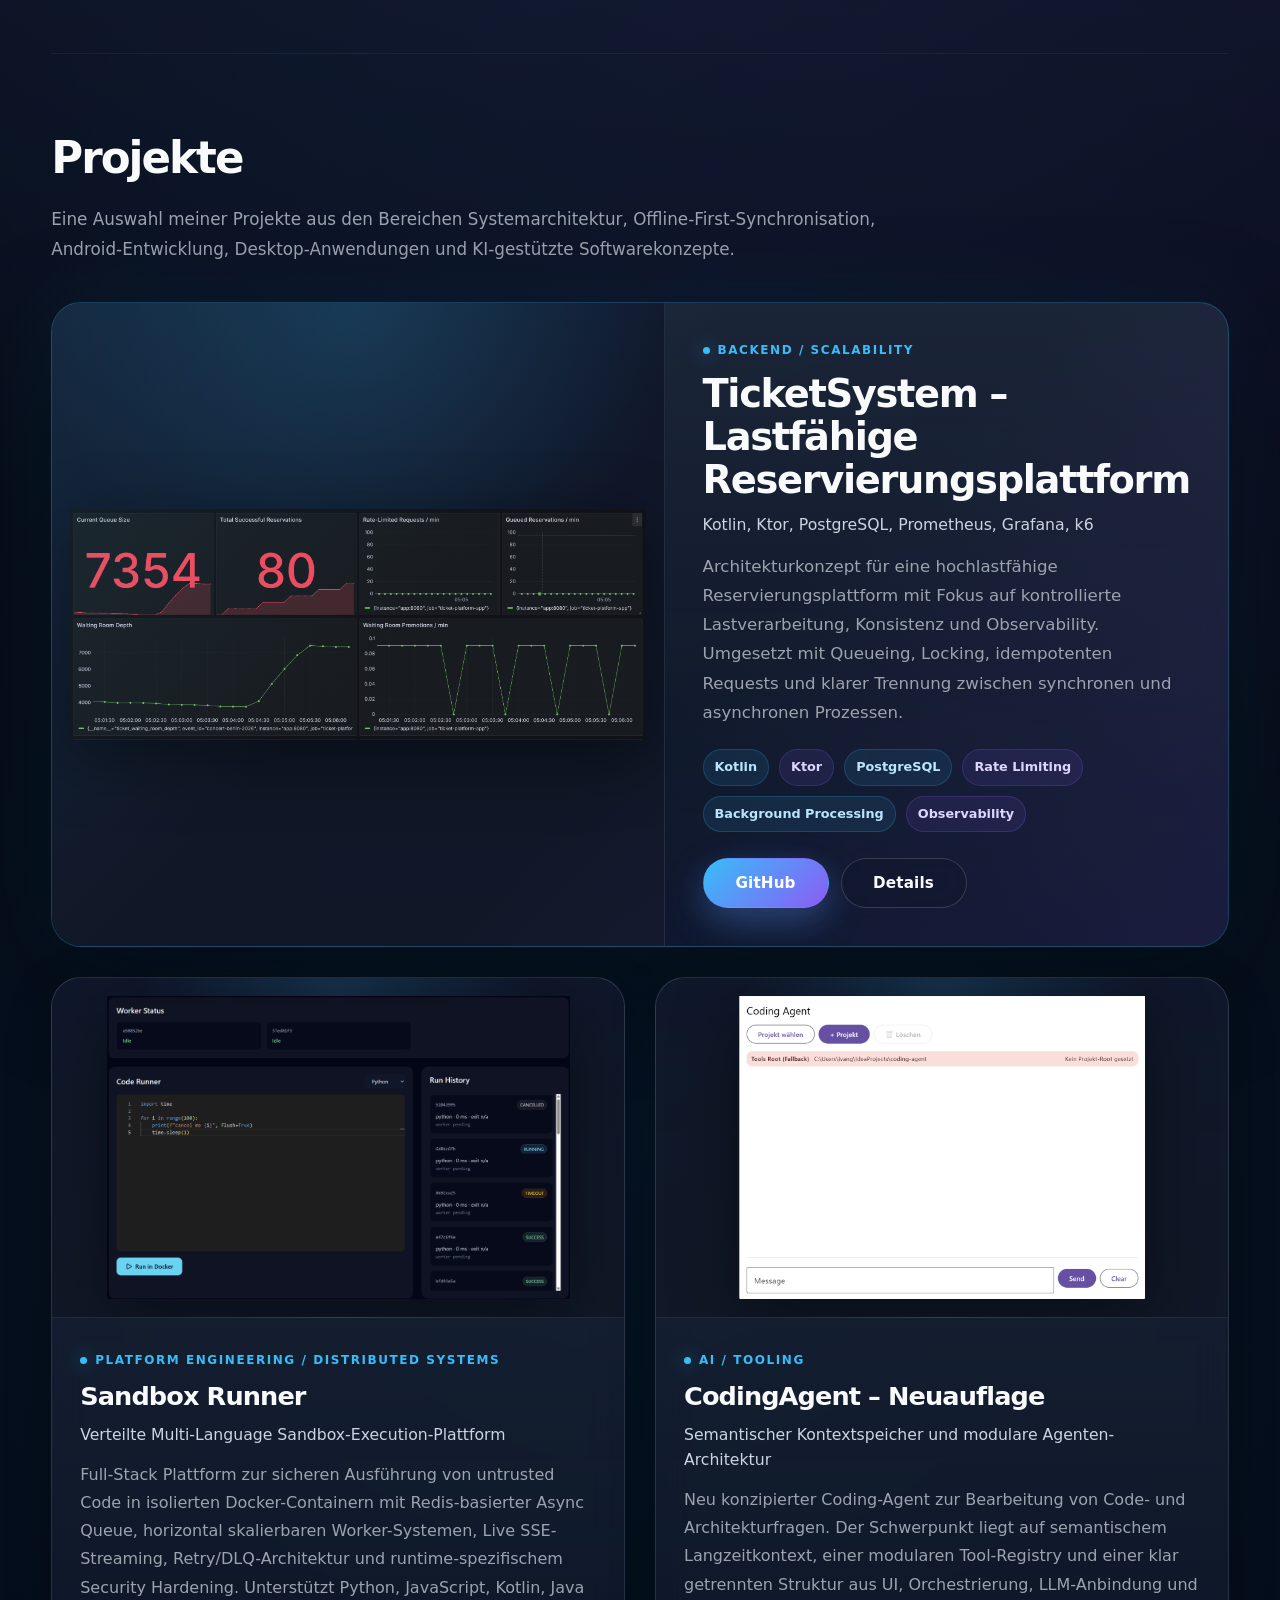
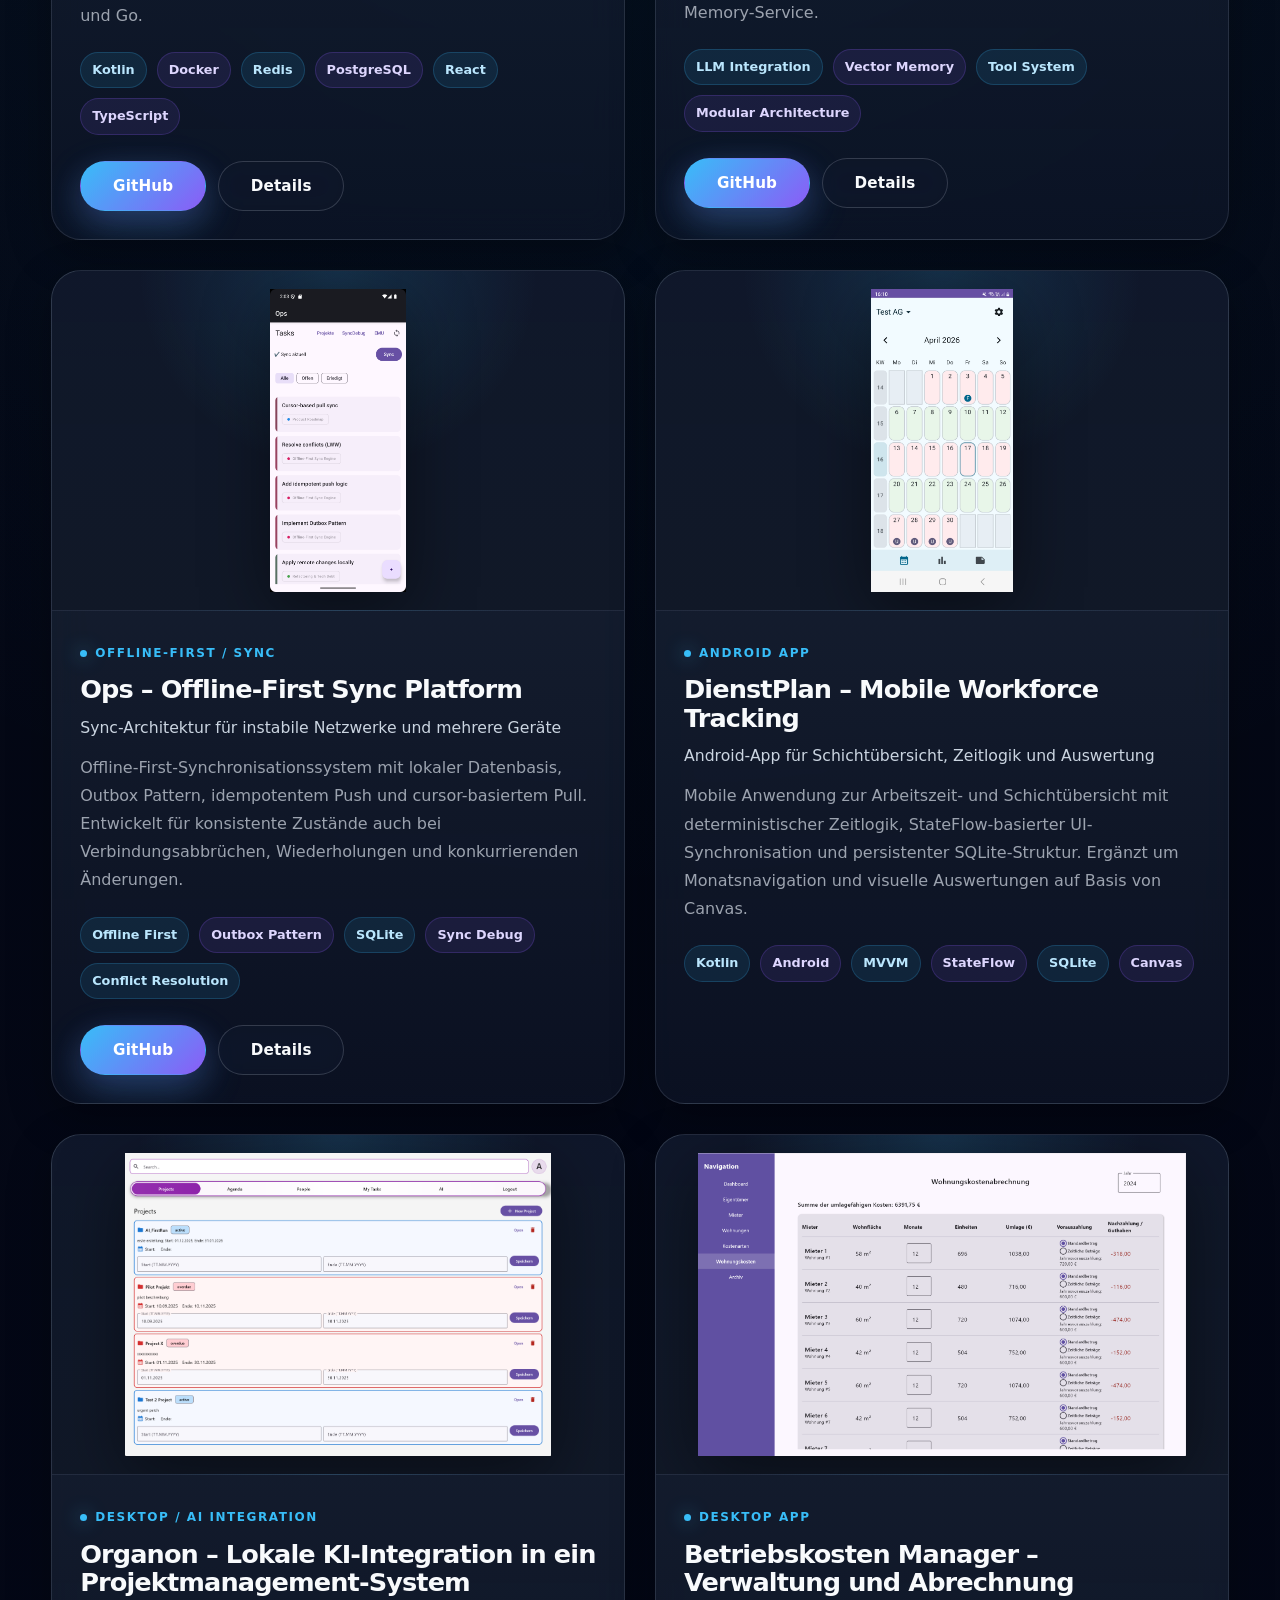
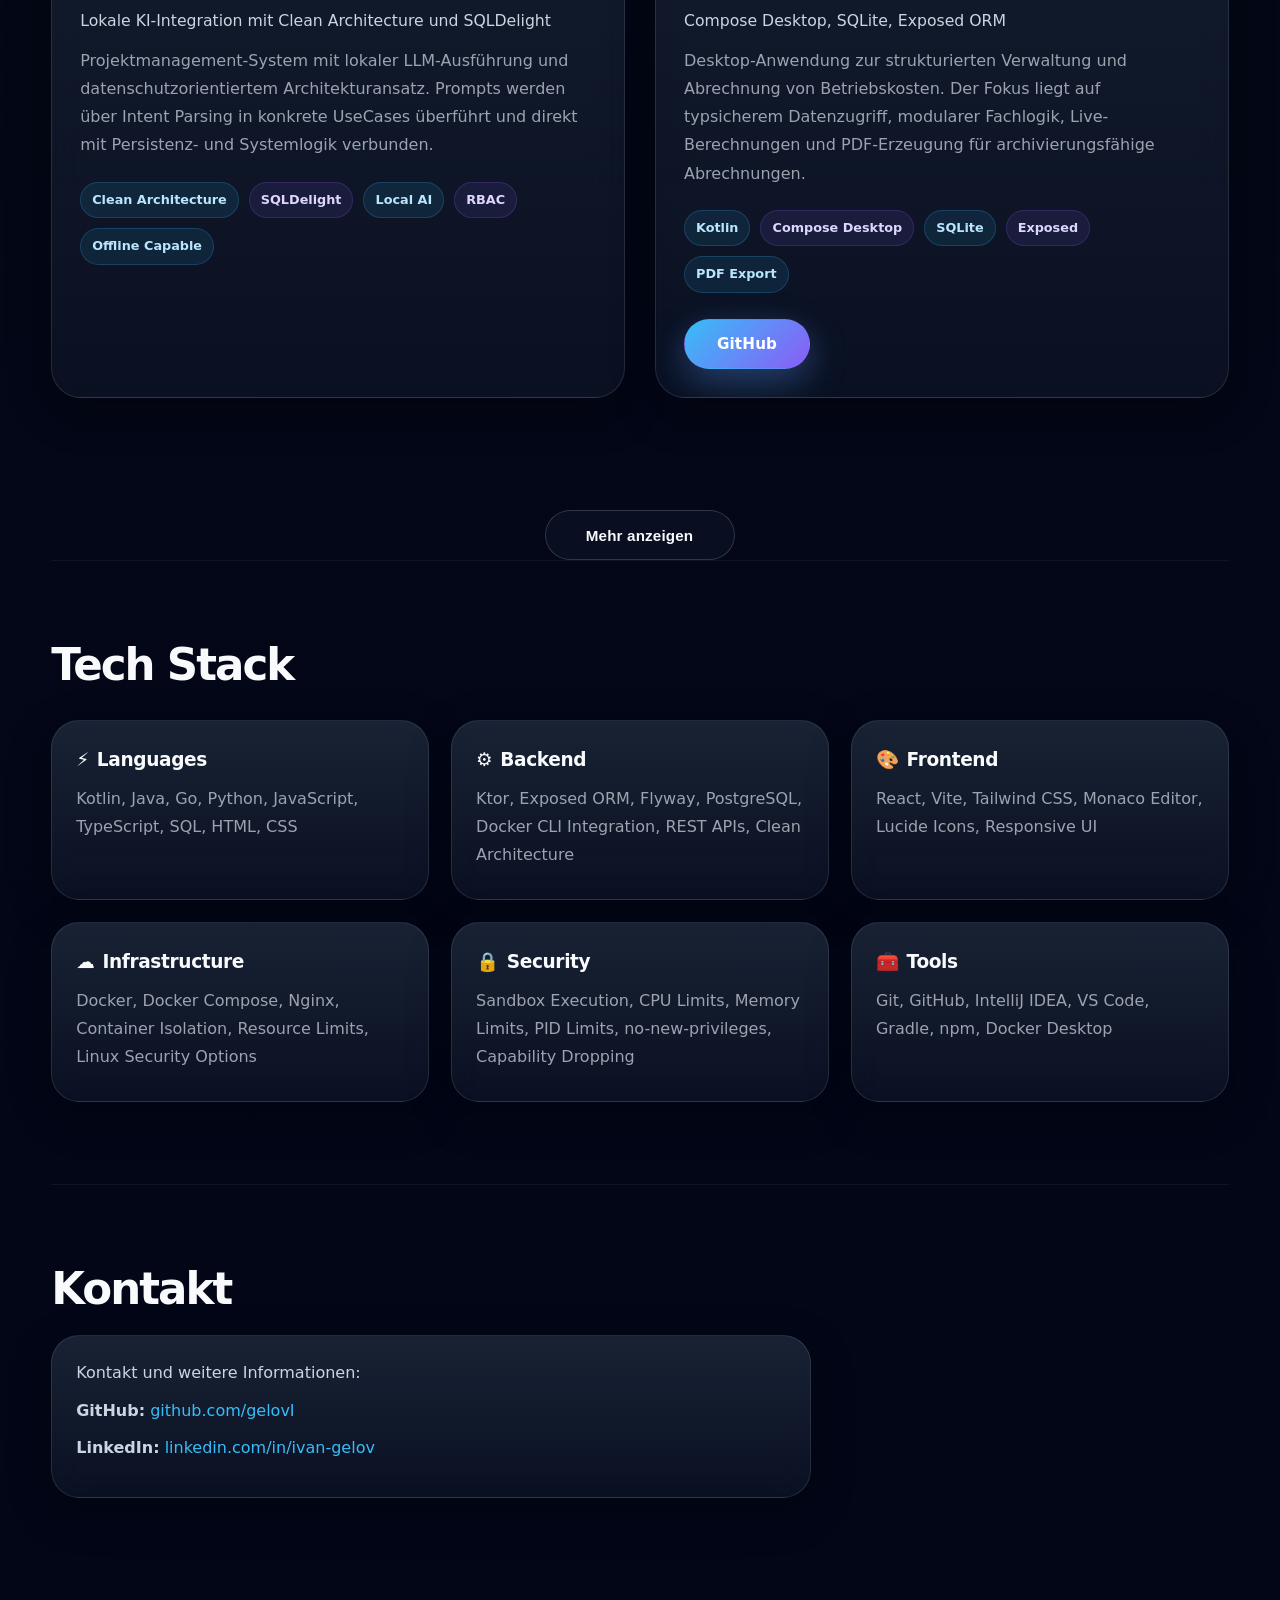
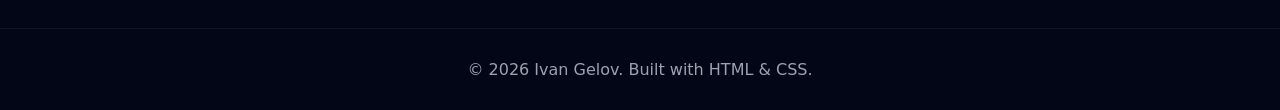
==== commit 3cc277b1: "Redesign portfolio homepage" ====
--- a/index.html
+++ b/index.html
@@ -3,10 +3,10 @@
   <head>
     <meta charset="UTF-8" />
     <meta name="viewport" content="width=device-width, initial-scale=1.0" />
-    <title>Ivan Gelov | Kotlin Developer</title>
+    <title>Ivan Gelov | Kotlin Developer für Android, Backend & Offline-First</title>
     <meta
       name="description"
-      content="Portfolio von Ivan Gelov – Kotlin, Android, Jetpack Compose und Desktop Apps."
+      content="Portfolio von Ivan Gelov: Kotlin Developer mit Projekten in Android, Ktor Backend, Offline-First Sync, Docker Sandboxing und AI Tooling."
     />
     <link rel="stylesheet" href="style.css" />
     <script
@@ -34,24 +34,50 @@
       </nav>
 
       <section class="hero-content">
-        <p class="eyebrow">Kotlin • Android • Jetpack Compose • Desktop</p>
-        <h1>Hi, ich bin Ivan Gelov</h1>
-        <p class="hero-text">
-          Ich entwickle Android-, Desktop- und Backend-Anwendungen mit Kotlin –
-          mit Fokus auf robuste Architektur, konsistente Datenflüsse und
-          technisch saubere Systeme.
-        </p>
-        <div class="hero-buttons">
-          <a class="btn btn-primary" href="#projects">Meine Projekte</a>
-          <a
-            class="btn btn-secondary"
-            href="https://github.com/gelovI"
-            target="_blank"
-            rel="noopener noreferrer"
-          >
-            GitHub
-          </a>
+        <div class="hero-copy">
+          <p class="eyebrow">Kotlin • Android • Backend • Offline-First</p>
+          <h1>Kotlin Developer für robuste Apps, Backends und Sync-Systeme</h1>
+          <p class="hero-text">
+            Ich entwickle Kotlin-Anwendungen mit sauberer Architektur, lokaler
+            Persistenz, skalierbaren Backends und produktionsnaher Observability.
+          </p>
+          <div class="hero-buttons">
+            <a class="btn btn-primary" href="#projects">Projekte ansehen</a>
+            <a
+              class="btn btn-secondary"
+              href="https://github.com/gelovI"
+              target="_blank"
+              rel="noopener noreferrer"
+            >
+              GitHub
+            </a>
+          </div>
         </div>
+
+        <aside class="hero-visual" aria-label="Kompetenzprofil">
+          <div class="hero-card hero-card-main">
+            <p class="hero-card-label">System Focus</p>
+            <h2>Offline-first · Queues · Docker · Observability</h2>
+            <p>
+              Ktor · PostgreSQL · Redis · Compose · Grafana · k6 · Docker
+            </p>
+          </div>
+
+          <div class="hero-metrics">
+            <div class="hero-metric">
+              <strong>10+</strong>
+              <span>Kotlin-Projekte</span>
+            </div>
+            <div class="hero-metric">
+              <strong>Sync</strong>
+              <span>Outbox & Offline-First</span>
+            </div>
+            <div class="hero-metric">
+              <strong>Backend</strong>
+              <span>Ktor, Redis, PostgreSQL</span>
+            </div>
+          </div>
+        </aside>
       </section>
     </header>
 
--- a/style.css
+++ b/style.css
@@ -1,14 +1,24 @@
 :root {
-  --bg: #0f172a;
-  --bg-soft: #111827;
-  --surface: #1e293b;
-  --surface-hover: #273449;
-  --text: #e5e7eb;
-  --text-muted: #94a3b8;
+  --bg: #070a12;
+  --bg-soft: #0f172a;
+  --surface: rgba(15, 23, 42, 0.74);
+  --surface-strong: rgba(30, 41, 59, 0.86);
+  --surface-hover: rgba(39, 52, 73, 0.92);
+  --text: #f8fafc;
+  --text-muted: #9ca3af;
+  --text-soft: #cbd5e1;
   --primary: #38bdf8;
   --primary-hover: #0ea5e9;
+  --accent: #8b5cf6;
+  --accent-soft: rgba(139, 92, 246, 0.18);
+  --cyan-soft: rgba(56, 189, 248, 0.14);
   --border: rgba(148, 163, 184, 0.18);
-  --shadow: 0 10px 30px rgba(0, 0, 0, 0.25);
+  --border-strong: rgba(226, 232, 240, 0.24);
+  --shadow: 0 24px 80px rgba(0, 0, 0, 0.36);
+  --shadow-soft: 0 14px 44px rgba(0, 0, 0, 0.28);
+  --radius-lg: 28px;
+  --radius-md: 20px;
+  --radius-sm: 14px;
 }
 
 * {
@@ -22,10 +32,29 @@
 }
 
 body {
-  font-family: Arial, Helvetica, sans-serif;
-  background: linear-gradient(180deg, var(--bg) 0%, #020617 100%);
+  font-family: Inter, ui-sans-serif, system-ui, -apple-system, BlinkMacSystemFont, "Segoe UI", sans-serif;
+  background:
+    radial-gradient(circle at 12% 0%, rgba(56, 189, 248, 0.16), transparent 34%),
+    radial-gradient(circle at 88% 8%, rgba(139, 92, 246, 0.18), transparent 32%),
+    radial-gradient(circle at 50% 42%, rgba(14, 165, 233, 0.08), transparent 36%),
+    linear-gradient(180deg, var(--bg) 0%, #020617 100%);
   color: var(--text);
   line-height: 1.6;
+  min-height: 100vh;
+  overflow-x: hidden;
+}
+
+body::before {
+  content: "";
+  position: fixed;
+  inset: 0;
+  pointer-events: none;
+  z-index: -1;
+  background-image:
+    linear-gradient(rgba(255, 255, 255, 0.032) 1px, transparent 1px),
+    linear-gradient(90deg, rgba(255, 255, 255, 0.032) 1px, transparent 1px);
+  background-size: 48px 48px;
+  mask-image: linear-gradient(to bottom, rgba(0,0,0,0.78), transparent 72%);
 }
 
 a {
@@ -37,25 +66,46 @@
   color: var(--primary-hover);
 }
 
+img {
+  max-width: 100%;
+}
+
 .container {
-  width: min(1100px, 92%);
+  width: min(1180px, 92%);
   margin: 0 auto;
 }
 
 .hero {
-  min-height: auto;
-  padding: 24px 0 56px;
+  position: relative;
+  min-height: 92vh;
+  padding: 24px 0 72px;
   display: flex;
   flex-direction: column;
+  overflow: hidden;
+}
+
+.hero::after {
+  content: "";
+  position: absolute;
+  left: 50%;
+  bottom: -240px;
+  width: 720px;
+  height: 720px;
+  transform: translateX(-50%);
+  border-radius: 999px;
+  background: radial-gradient(circle, rgba(56, 189, 248, 0.12), transparent 64%);
+  pointer-events: none;
 }
 
 .nav {
-  width: min(1100px, 92%);
+  position: relative;
+  z-index: 2;
+  width: min(1180px, 92%);
   margin: 0 auto;
   display: flex;
   justify-content: space-between;
   align-items: center;
-  padding: 12px 0 32px;
+  padding: 12px 0 44px;
 }
 
 .logo {
@@ -64,46 +114,102 @@
   object-fit: contain;
   border-radius: 50%;
   display: block;
+  box-shadow: 0 0 0 1px rgba(255,255,255,0.1), 0 14px 40px rgba(0,0,0,0.28);
 }
 
 .nav-links {
   display: flex;
-  gap: 20px;
+  align-items: center;
+  gap: 10px;
   flex-wrap: wrap;
+  padding: 8px;
+  border: 1px solid rgba(148, 163, 184, 0.14);
+  border-radius: 999px;
+  background: rgba(15, 23, 42, 0.48);
+  backdrop-filter: blur(16px);
 }
 
 .nav-links a {
   color: var(--text-muted);
-  font-size: 0.95rem;
+  font-size: 0.92rem;
+  padding: 8px 10px;
+  border-radius: 999px;
+  transition: color 0.2s ease, background 0.2s ease;
 }
 
 .nav-links a:hover {
   color: var(--text);
+  background: rgba(255,255,255,0.06);
 }
 
 .hero-content {
-  width: min(1100px, 92%);
+  position: relative;
+  z-index: 1;
+  width: min(1180px, 92%);
   margin: auto;
-  padding: 20px 0 32px;
+  display: grid;
+  grid-template-columns: minmax(0, 1.28fr) minmax(320px, 0.72fr);
+  gap: 64px;
+  align-items: center;
+  padding: 44px 0 56px;
+}
+
+.hero-content::after {
+  content: "System Focus\A Offline-first · Queues · Docker · Observability\A Ktor · PostgreSQL · Redis · Compose · Grafana";
+  white-space: pre-line;
+  align-self: stretch;
+  display: flex;
+  align-items: flex-end;
+  min-height: 380px;
+  padding: 32px;
+  border: 1px solid var(--border);
+  border-radius: 34px;
+  background:
+    linear-gradient(135deg, rgba(56, 189, 248, 0.16), transparent 42%),
+    linear-gradient(315deg, rgba(139, 92, 246, 0.2), transparent 48%),
+    rgba(15, 23, 42, 0.62);
+  color: var(--text-soft);
+  font-size: 1rem;
+  line-height: 1.9;
+  box-shadow: var(--shadow);
+  backdrop-filter: blur(24px);
 }
 
 .eyebrow {
+  display: inline-flex;
+  align-items: center;
+  gap: 10px;
   color: var(--primary);
-  font-size: 0.95rem;
-  margin-bottom: 14px;
+  font-size: 0.84rem;
+  font-weight: 800;
+  letter-spacing: 0.14em;
+  text-transform: uppercase;
+  margin-bottom: 18px;
+}
+
+.eyebrow::before {
+  content: "";
+  width: 9px;
+  height: 9px;
+  border-radius: 50%;
+  background: var(--primary);
+  box-shadow: 0 0 24px rgba(56, 189, 248, 0.9);
 }
 
 .hero h1 {
-  font-size: clamp(2.5rem, 6vw, 4.8rem);
-  line-height: 1.1;
-  margin-bottom: 18px;
+  max-width: 850px;
+  font-size: clamp(3.2rem, 7.4vw, 6.6rem);
+  line-height: 0.94;
+  letter-spacing: -0.07em;
+  margin-bottom: 24px;
 }
 
 .hero-text {
   max-width: 720px;
-  color: var(--text-muted);
-  font-size: 1.1rem;
-  margin-bottom: 28px;
+  color: var(--text-soft);
+  font-size: clamp(1.05rem, 1.5vw, 1.24rem);
+  line-height: 1.82;
+  margin-bottom: 32px;
 }
 
 .hero-buttons {
@@ -116,19 +222,20 @@
   display: inline-flex;
   align-items: center;
   justify-content: center;
-  min-height: 48px;
-  padding: 0 20px;
-  border-radius: 14px;
-  font-weight: 600;
+  min-height: 50px;
+  padding: 0 22px;
+  border-radius: 999px;
+  font-weight: 800;
   font-size: 0.95rem;
-  letter-spacing: 0.02em;
+  letter-spacing: 0.01em;
   border: 1px solid transparent;
   cursor: pointer;
   transition:
     transform 0.2s ease,
     background 0.2s ease,
     border-color 0.2s ease,
-    box-shadow 0.2s ease;
+    box-shadow 0.2s ease,
+    color 0.2s ease;
 }
 
 .btn:hover {
@@ -141,101 +248,121 @@
 }
 
 .btn-primary {
-  background: linear-gradient(135deg, #38bdf8, #0ea5e9);
-  color: #03111c;
-  box-shadow: 0 6px 20px rgba(56, 189, 248, 0.25);
+  background: linear-gradient(135deg, #38bdf8, #8b5cf6);
+  color: #ffffff;
+  box-shadow: 0 14px 42px rgba(56, 189, 248, 0.22), 0 10px 30px rgba(139, 92, 246, 0.18);
 }
 
 .btn-primary:hover {
-  color: #03111c;
-  box-shadow: 0 10px 28px rgba(56, 189, 248, 0.35);
+  color: #ffffff;
+  box-shadow: 0 18px 54px rgba(56, 189, 248, 0.32), 0 14px 38px rgba(139, 92, 246, 0.24);
 }
 
 .btn-secondary {
-  background: rgba(15, 23, 42, 0.6);
+  background: rgba(15, 23, 42, 0.58);
   color: var(--text);
-  border-color: rgba(148, 163, 184, 0.2);
-  backdrop-filter: blur(6px);
+  border-color: rgba(226, 232, 240, 0.18);
+  backdrop-filter: blur(12px);
 }
 
 .btn-secondary:hover {
   color: var(--text);
-  border-color: rgba(56, 189, 248, 0.4);
-  background: rgba(30, 41, 59, 0.7);
+  border-color: rgba(56, 189, 248, 0.42);
+  background: rgba(30, 41, 59, 0.74);
 }
 
 .section {
-  padding: 72px 0;
+  position: relative;
+  padding: 82px 0;
+  border-top: 1px solid rgba(255, 255, 255, 0.055);
 }
 
 .section h2 {
-  font-size: 2rem;
-  margin-bottom: 20px;
+  font-size: clamp(2rem, 3.4vw, 3rem);
+  line-height: 1.05;
+  letter-spacing: -0.045em;
+  margin-bottom: 22px;
 }
 
 .section > p {
-  max-width: 800px;
+  max-width: 840px;
   color: var(--text-muted);
-}
-
-/* CARD BASIS */
+  font-size: 1.05rem;
+  line-height: 1.8;
+}
+
 .card {
-  background: rgba(30, 41, 59, 0.7);
+  background:
+    linear-gradient(180deg, rgba(30, 41, 59, 0.82), rgba(15, 23, 42, 0.62));
   border: 1px solid var(--border);
-  border-radius: 18px;
+  border-radius: var(--radius-lg);
   padding: 24px;
-  box-shadow: var(--shadow);
-  backdrop-filter: blur(8px);
+  box-shadow: var(--shadow-soft);
+  backdrop-filter: blur(18px);
   transition:
     background 0.2s ease,
-    transform 0.2s ease,
-    border-color 0.2s ease,
-    box-shadow 0.2s ease;
+    transform 0.22s ease,
+    border-color 0.22s ease,
+    box-shadow 0.22s ease;
 }
 
 .card:hover {
-  background: var(--surface-hover);
-}
-
-/* PROJECTS */
+  background:
+    linear-gradient(180deg, rgba(39, 52, 73, 0.9), rgba(15, 23, 42, 0.72));
+  border-color: rgba(226, 232, 240, 0.22);
+}
+
 .projects-grid {
   display: grid;
   grid-template-columns: repeat(2, minmax(0, 1fr));
-  gap: 28px;
-  margin-top: 32px;
+  gap: 30px;
+  margin-top: 38px;
 }
 
 .project-card {
   padding: 0;
   overflow: hidden;
-  border-radius: 24px;
+  border-radius: 30px;
   position: relative;
   transition:
-    transform 0.24s ease,
-    border-color 0.24s ease,
-    box-shadow 0.24s ease,
-    background 0.24s ease;
+    transform 0.26s ease,
+    border-color 0.26s ease,
+    box-shadow 0.26s ease,
+    background 0.26s ease;
+}
+
+.project-card::before {
+  content: "";
+  position: absolute;
+  inset: 0;
+  background: linear-gradient(135deg, rgba(56, 189, 248, 0.07), transparent 42%);
+  opacity: 0;
+  transition: opacity 0.26s ease;
+  pointer-events: none;
+  z-index: 1;
 }
 
 .project-card:hover {
-  transform: translateY(-4px);
-  border-color: rgba(56, 189, 248, 0.24);
-  box-shadow: 0 24px 60px rgba(0, 0, 0, 0.34);
+  transform: translateY(-8px);
+  border-color: rgba(56, 189, 248, 0.32);
+  box-shadow: 0 34px 90px rgba(0, 0, 0, 0.42), 0 0 70px rgba(56, 189, 248, 0.08);
+}
+
+.project-card:hover::before {
+  opacity: 1;
 }
 
 .project-image-wrapper {
   width: 100%;
-  height: 280px;
-  background: linear-gradient(
-    180deg,
-    rgba(15, 23, 42, 0.96),
-    rgba(17, 24, 39, 0.92)
-  );
+  height: 340px;
+  background:
+    radial-gradient(circle at 50% 0%, rgba(56, 189, 248, 0.16), transparent 45%),
+    linear-gradient(180deg, rgba(15, 23, 42, 0.96), rgba(17, 24, 39, 0.92));
   display: flex;
   align-items: center;
   justify-content: center;
-  border-bottom: 1px solid rgba(148, 163, 184, 0.12);
-  padding: 16px;
+  border-bottom: 1px solid rgba(148, 163, 184, 0.14);
+  padding: 18px;
   cursor: pointer;
   position: relative;
   overflow: hidden;
@@ -244,16 +371,16 @@
 .project-image-wrapper::after {
   content: attr(data-overlay);
   position: absolute;
-  bottom: 14px;
-  right: 14px;
+  bottom: 16px;
+  right: 16px;
   font-size: 0.78rem;
-  color: rgba(229, 231, 235, 0.9);
-  background: rgba(15, 23, 42, 0.72);
-  border: 1px solid rgba(148, 163, 184, 0.18);
+  color: rgba(248, 250, 252, 0.94);
+  background: rgba(2, 6, 23, 0.7);
+  border: 1px solid rgba(226, 232, 240, 0.18);
   border-radius: 999px;
-  padding: 6px 10px;
+  padding: 7px 11px;
   opacity: 0;
-  transform: translateY(6px);
+  transform: translateY(8px);
   transition:
     opacity 0.22s ease,
     transform 0.22s ease;
@@ -272,39 +399,53 @@
   height: auto;
   object-fit: contain;
   display: block;
-  filter: drop-shadow(0 10px 25px rgba(0, 0, 0, 0.35));
-  transition: transform 0.32s ease;
+  filter: drop-shadow(0 18px 34px rgba(0, 0, 0, 0.44));
+  transition: transform 0.34s ease, filter 0.34s ease;
 }
 
 .project-card:hover .project-image {
-  transform: scale(1.02);
+  transform: scale(1.025);
+  filter: drop-shadow(0 22px 42px rgba(0, 0, 0, 0.5));
 }
 
 .project-content {
-  padding: 24px;
+  position: relative;
+  z-index: 2;
+  padding: 28px;
 }
 
 .project-label {
-  display: inline-block;
-  font-size: 0.78rem;
-  font-weight: 700;
-  letter-spacing: 0.1em;
+  display: inline-flex;
+  align-items: center;
+  gap: 8px;
+  font-size: 0.75rem;
+  font-weight: 900;
+  letter-spacing: 0.13em;
   text-transform: uppercase;
   color: var(--primary);
-  margin-bottom: 10px;
+  margin-bottom: 12px;
+}
+
+.project-label::before {
+  content: "";
+  width: 7px;
+  height: 7px;
+  border-radius: 50%;
+  background: currentColor;
+  box-shadow: 0 0 18px rgba(56, 189, 248, 0.7);
 }
 
 .project-content h3 {
-  font-size: 1.5rem;
-  line-height: 1.15;
-  margin-bottom: 10px;
-  letter-spacing: -0.02em;
+  font-size: clamp(1.42rem, 2vw, 1.72rem);
+  line-height: 1.12;
+  margin-bottom: 11px;
+  letter-spacing: -0.035em;
 }
 
 .project-subtitle {
-  color: #cbd5e1;
+  color: var(--text-soft);
   font-size: 0.98rem;
-  margin-bottom: 12px;
+  margin-bottom: 14px;
 }
 
 .project-meta {
@@ -326,7 +467,7 @@
 .project-description {
   color: var(--text-muted);
   font-size: 1rem;
-  line-height: 1.72;
+  line-height: 1.76;
 }
 
 .tags {
@@ -334,167 +475,128 @@
   display: flex;
   flex-wrap: wrap;
   gap: 10px;
-  margin-top: 20px;
+  margin-top: 22px;
 }
 
 .tags li {
-  background: rgba(56, 189, 248, 0.12);
-  color: var(--primary);
-  border: 1px solid rgba(56, 189, 248, 0.18);
-  padding: 6px 10px;
+  background: rgba(56, 189, 248, 0.1);
+  color: #bae6fd;
+  border: 1px solid rgba(56, 189, 248, 0.2);
+  padding: 7px 11px;
   border-radius: 999px;
-  font-size: 0.82rem;
+  font-size: 0.8rem;
+  font-weight: 700;
+}
+
+.tags li:nth-child(2n) {
+  background: rgba(139, 92, 246, 0.11);
+  color: #ddd6fe;
+  border-color: rgba(139, 92, 246, 0.22);
 }
 
 .project-links {
   display: flex;
   gap: 12px;
   flex-wrap: wrap;
-  margin-top: 24px;
+  margin-top: 26px;
+}
+
+.project-links .btn {
+  min-width: 126px;
 }
 
 .project-card.featured {
   grid-column: 1 / -1;
   display: grid;
-  grid-template-columns: 1.05fr 1fr;
+  grid-template-columns: 1.1fr 0.9fr;
+  min-height: 520px;
+  border-color: rgba(56, 189, 248, 0.26);
+  box-shadow: 0 34px 110px rgba(0, 0, 0, 0.42), 0 0 90px rgba(56, 189, 248, 0.08);
+}
+
+.project-card.featured::before {
+  opacity: 1;
+  background:
+    linear-gradient(135deg, rgba(56, 189, 248, 0.11), transparent 38%),
+    linear-gradient(315deg, rgba(139, 92, 246, 0.12), transparent 44%);
 }
 
 .project-card.featured .project-image-wrapper {
   height: 100%;
-  min-height: 100%;
+  min-height: 520px;
   border-bottom: none;
-  border-right: 1px solid rgba(148, 163, 184, 0.12);
+  border-right: 1px solid rgba(148, 163, 184, 0.14);
 }
 
 .project-card.featured .project-content {
-  padding: 30px;
+  padding: 38px;
+  display: flex;
+  flex-direction: column;
+  justify-content: center;
 }
 
 .project-card.featured .project-content h3 {
-  font-size: 1.9rem;
+  font-size: clamp(2rem, 3vw, 2.7rem);
 }
 
 .project-card.featured .project-description {
-  font-size: 1.02rem;
-}
-
-@media (max-width: 900px) {
-  .projects-grid {
-    grid-template-columns: 1fr;
-  }
-
-  .project-card.featured {
-    grid-template-columns: 1fr;
-  }
-
-  .project-card.featured .project-image-wrapper {
-    height: 280px;
-    border-right: none;
-    border-bottom: 1px solid rgba(148, 163, 184, 0.12);
-  }
-}
-
-@media (max-width: 640px) {
-  .project-image-wrapper {
-    height: 220px;
-    padding: 14px;
-  }
-
-  .project-content {
-    padding: 20px;
-  }
-
-  .project-links .btn {
-    width: 100%;
-  }
-
-  .project-image-wrapper::after {
-    display: none;
-  }
-}
-
-.project-links .btn {
-  min-width: 120px;
-}
-
-/* STACK */
+  font-size: 1.04rem;
+}
+
 .stack-grid {
   display: grid;
-  grid-template-columns: repeat(2, minmax(0, 1fr));
-  gap: 20px;
-  margin-top: 28px;
+  grid-template-columns: repeat(3, minmax(0, 1fr));
+  gap: 22px;
+  margin-top: 32px;
+}
+
+.stack-card {
+  min-height: 180px;
 }
 
 .stack-card h3 {
-  margin-bottom: 8px;
-}
+  margin-bottom: 10px;
+  font-size: 1.16rem;
+  letter-spacing: -0.02em;
+}
+
+.stack-card h3::before {
+  content: "⚡";
+  margin-right: 8px;
+}
+
+.stack-card:nth-child(2) h3::before { content: "⚙️"; }
+.stack-card:nth-child(3) h3::before { content: "🎨"; }
+.stack-card:nth-child(4) h3::before { content: "☁️"; }
+.stack-card:nth-child(5) h3::before { content: "🔒"; }
+.stack-card:nth-child(6) h3::before { content: "🧰"; }
 
 .stack-card p {
   color: var(--text-muted);
-}
-
-/* CONTACT */
+  line-height: 1.75;
+}
+
+.contact-card {
+  max-width: 760px;
+}
+
 .contact-card p {
-  margin-bottom: 10px;
-}
-
-/* FOOTER */
+  margin-bottom: 12px;
+  color: var(--text-soft);
+}
+
 .footer {
-  border-top: 1px solid var(--border);
-  padding: 24px;
+  border-top: 1px solid rgba(255, 255, 255, 0.07);
+  padding: 28px 24px;
   text-align: center;
   color: var(--text-muted);
-  margin-top: 40px;
-}
-
-/* TABLET */
-@media (max-width: 900px) {
-  .projects-grid,
-  .stack-grid {
-    grid-template-columns: 1fr;
-  }
-
-  .nav {
-    flex-direction: column;
-    align-items: flex-start;
-    gap: 16px;
-  }
-
-  .hero {
-    min-height: auto;
-  }
-}
-
-/* MOBILE */
-@media (max-width: 640px) {
-  .section {
-    padding: 56px 0;
-  }
-
-  .hero-text {
-    font-size: 1rem;
-  }
-
-  .project-image-wrapper {
-    height: 200px;
-  }
-
-  .project-content {
-    padding: 20px;
-  }
-
-  .btn,
-  .project-links .btn {
-    width: 100%;
-    text-align: center;
-  }
-}
-
-/* POPUP CAROUSEL */
+  margin-top: 48px;
+}
+
 .lightbox {
   position: fixed;
   inset: 0;
-  background: rgba(2, 6, 23, 0.82);
+  background: rgba(2, 6, 23, 0.86);
   display: flex;
   align-items: center;
   justify-content: center;
@@ -506,6 +608,7 @@
     opacity 0.28s ease,
     visibility 0.28s ease;
   z-index: 1000;
+  backdrop-filter: blur(12px);
 }
 
 .lightbox.active {
@@ -521,8 +624,8 @@
 
 .lightbox-content {
   position: relative;
-  width: min(1100px, 96vw);
-  height: min(760px, 88vh);
+  width: min(1120px, 96vw);
+  height: min(780px, 88vh);
   display: flex;
   align-items: center;
   justify-content: center;
@@ -534,10 +637,12 @@
 .lightbox-image-wrapper {
   width: 100%;
   height: 100%;
-  background: rgba(15, 23, 42, 0.92);
-  border: 1px solid rgba(148, 163, 184, 0.18);
-  border-radius: 24px;
-  box-shadow: 0 30px 80px rgba(0, 0, 0, 0.45);
+  background:
+    radial-gradient(circle at top, rgba(56, 189, 248, 0.1), transparent 42%),
+    rgba(15, 23, 42, 0.94);
+  border: 1px solid rgba(226, 232, 240, 0.18);
+  border-radius: 28px;
+  box-shadow: 0 34px 90px rgba(0, 0, 0, 0.52);
   display: flex;
   align-items: center;
   justify-content: center;
@@ -554,10 +659,10 @@
 
 .lightbox-close,
 .lightbox-nav {
-  border: 1px solid rgba(148, 163, 184, 0.2);
+  border: 1px solid rgba(226, 232, 240, 0.18);
   background: rgba(15, 23, 42, 0.78);
-  color: #e5e7eb;
-  backdrop-filter: blur(8px);
+  color: #f8fafc;
+  backdrop-filter: blur(10px);
   cursor: pointer;
   transition: transform 0.2s ease, background 0.2s ease, border-color 0.2s ease;
 }
@@ -565,8 +670,8 @@
 .lightbox-close:hover,
 .lightbox-nav:hover {
   transform: scale(1.05);
-  background: rgba(30, 41, 59, 0.92);
-  border-color: rgba(56, 189, 248, 0.38);
+  background: rgba(30, 41, 59, 0.94);
+  border-color: rgba(56, 189, 248, 0.42);
 }
 
 .lightbox-close {
@@ -575,15 +680,15 @@
   right: 8px;
   width: 46px;
   height: 46px;
-  border-radius: 14px;
+  border-radius: 16px;
   font-size: 1.8rem;
   line-height: 1;
 }
 
 .lightbox-nav {
-  width: 52px;
-  height: 52px;
-  border-radius: 16px;
+  width: 54px;
+  height: 54px;
+  border-radius: 18px;
   font-size: 2rem;
   flex-shrink: 0;
 }
@@ -599,37 +704,6 @@
   }
 }
 
-@media (max-width: 768px) {
-  .lightbox {
-    padding: 14px;
-  }
-
-  .lightbox-content {
-    width: 100%;
-    height: min(72vh, 560px);
-    gap: 10px;
-  }
-
-  .lightbox-image {
-    padding: 14px;
-  }
-
-  .lightbox-nav {
-    width: 44px;
-    height: 44px;
-    font-size: 1.7rem;
-    border-radius: 12px;
-  }
-
-  .lightbox-close {
-    top: -4px;
-    right: 2px;
-    width: 42px;
-    height: 42px;
-  }
-}
-
-/* Projects toggle */
 .hidden-project {
   display: none;
 }
@@ -641,27 +715,27 @@
 .projects-toggle-wrap {
   display: flex;
   justify-content: center;
-  margin-top: 28px;
+  margin-top: 30px;
 }
 
 .projects-toggle {
-  min-width: 180px;
-}
-
-/* DE/EN Toggle */
+  min-width: 190px;
+}
+
 .lang-toggle {
   display: inline-flex;
   align-items: center;
   border: 1px solid rgba(148, 163, 184, 0.2);
   border-radius: 999px;
   overflow: hidden;
-  margin-left: 8px;
+  margin-left: 4px;
+  background: rgba(15, 23, 42, 0.42);
 }
 
 .lang-link {
-  padding: 6px 12px;
+  padding: 7px 12px;
   color: var(--text-muted);
-  font-size: 0.9rem;
+  font-size: 0.86rem;
   line-height: 1;
   transition: background 0.2s ease, color 0.2s ease;
 }
@@ -672,16 +746,324 @@
 }
 
 .lang-link.active {
-  background: rgba(56, 189, 248, 0.18);
+  background: linear-gradient(135deg, rgba(56, 189, 248, 0.22), rgba(139, 92, 246, 0.18));
   color: var(--text);
 }
 
+@media (max-width: 1020px) {
+  .hero-content {
+    grid-template-columns: 1fr;
+    gap: 34px;
+  }
+
+  .hero-content::after {
+    min-height: 220px;
+  }
+
+  .stack-grid {
+    grid-template-columns: repeat(2, minmax(0, 1fr));
+  }
+}
+
 @media (max-width: 900px) {
+  .projects-grid {
+    grid-template-columns: 1fr;
+  }
+
+  .project-card.featured {
+    grid-template-columns: 1fr;
+    min-height: auto;
+  }
+
+  .project-card.featured .project-image-wrapper {
+    height: 340px;
+    min-height: 340px;
+    border-right: none;
+    border-bottom: 1px solid rgba(148, 163, 184, 0.14);
+  }
+
+  .nav {
+    flex-direction: column;
+    align-items: flex-start;
+    gap: 18px;
+  }
+
   .nav-links {
-    align-items: center;
+    border-radius: 24px;
+    justify-content: flex-start;
   }
 
   .lang-toggle {
     margin-left: 0;
   }
-}+
+  .hero {
+    min-height: auto;
+  }
+}
+
+@media (max-width: 768px) {
+  .lightbox {
+    padding: 14px;
+  }
+
+  .lightbox-content {
+    width: 100%;
+    height: min(72vh, 560px);
+    gap: 10px;
+  }
+
+  .lightbox-image {
+    padding: 14px;
+  }
+
+  .lightbox-nav {
+    width: 44px;
+    height: 44px;
+    font-size: 1.7rem;
+    border-radius: 14px;
+  }
+
+  .lightbox-close {
+    top: -4px;
+    right: 2px;
+    width: 42px;
+    height: 42px;
+  }
+}
+
+@media (max-width: 640px) {
+  .hero {
+    padding-bottom: 48px;
+  }
+
+  .hero-content {
+    padding: 18px 0 36px;
+  }
+
+  .hero h1 {
+    font-size: clamp(2.7rem, 15vw, 4.2rem);
+  }
+
+  .hero-text {
+    font-size: 1rem;
+  }
+
+  .hero-content::after {
+    min-height: 190px;
+    padding: 24px;
+    border-radius: 24px;
+    font-size: 0.92rem;
+  }
+
+  .section {
+    padding: 62px 0;
+  }
+
+  .project-image-wrapper,
+  .project-card.featured .project-image-wrapper {
+    height: 240px;
+    min-height: 240px;
+    padding: 14px;
+  }
+
+  .project-content,
+  .project-card.featured .project-content {
+    padding: 22px;
+  }
+
+  .btn,
+  .project-links .btn {
+    width: 100%;
+    text-align: center;
+  }
+
+  .project-image-wrapper::after {
+    display: none;
+  }
+
+  .stack-grid {
+    grid-template-columns: 1fr;
+  }
+}
+
+
+/* ------------------------------------------------------------
+   Balanced Hero Update
+   Explicit hero layout for the updated HTML structure.
+   ------------------------------------------------------------ */
+
+.logo {
+  width: 92px;
+  height: 92px;
+  padding: 10px;
+  background: rgba(255, 255, 255, 0.045);
+  border: 1px solid rgba(255, 255, 255, 0.1);
+  border-radius: 50%;
+  box-shadow:
+    0 14px 44px rgba(0, 0, 0, 0.34),
+    0 0 48px rgba(56, 189, 248, 0.12);
+  backdrop-filter: blur(18px);
+}
+
+.logo:hover {
+  transform: translateY(-2px);
+}
+
+.hero-content {
+  grid-template-columns: minmax(0, 1.06fr) minmax(340px, 0.94fr);
+  gap: clamp(36px, 6vw, 84px);
+  padding: clamp(40px, 7vw, 92px) 0 clamp(54px, 7vw, 90px);
+}
+
+.hero-content::after {
+  content: none;
+  display: none;
+}
+
+.hero-copy {
+  max-width: 760px;
+}
+
+.hero-copy h1 {
+  max-width: 820px;
+}
+
+.hero-visual {
+  display: grid;
+  gap: 18px;
+  align-self: center;
+}
+
+.hero-card {
+  position: relative;
+  overflow: hidden;
+  border: 1px solid var(--border);
+  border-radius: 34px;
+  background:
+    linear-gradient(135deg, rgba(56, 189, 248, 0.16), transparent 42%),
+    linear-gradient(315deg, rgba(139, 92, 246, 0.22), transparent 50%),
+    rgba(15, 23, 42, 0.68);
+  box-shadow: var(--shadow);
+  backdrop-filter: blur(24px);
+}
+
+.hero-card::before {
+  content: "";
+  position: absolute;
+  inset: 0;
+  background-image:
+    linear-gradient(rgba(255, 255, 255, 0.045) 1px, transparent 1px),
+    linear-gradient(90deg, rgba(255, 255, 255, 0.045) 1px, transparent 1px);
+  background-size: 34px 34px;
+  mask-image: linear-gradient(to bottom right, rgba(0, 0, 0, 0.85), transparent 72%);
+  pointer-events: none;
+}
+
+.hero-card-main {
+  min-height: 360px;
+  padding: clamp(26px, 4vw, 38px);
+  display: flex;
+  flex-direction: column;
+  justify-content: flex-end;
+}
+
+.hero-card-label {
+  position: relative;
+  z-index: 1;
+  color: var(--primary);
+  font-size: 0.78rem;
+  font-weight: 800;
+  letter-spacing: 0.14em;
+  text-transform: uppercase;
+  margin-bottom: 14px;
+}
+
+.hero-card h2 {
+  position: relative;
+  z-index: 1;
+  max-width: 460px;
+  font-size: clamp(1.8rem, 3vw, 2.7rem);
+  line-height: 1.05;
+  letter-spacing: -0.055em;
+  margin-bottom: 18px;
+}
+
+.hero-card p:last-child {
+  position: relative;
+  z-index: 1;
+  color: var(--text-soft);
+  font-size: 1rem;
+  line-height: 1.8;
+}
+
+.hero-metrics {
+  display: grid;
+  grid-template-columns: repeat(3, minmax(0, 1fr));
+  gap: 14px;
+}
+
+.hero-metric {
+  min-height: 112px;
+  padding: 18px;
+  border: 1px solid rgba(148, 163, 184, 0.16);
+  border-radius: 22px;
+  background: rgba(15, 23, 42, 0.56);
+  box-shadow: var(--shadow-soft);
+  backdrop-filter: blur(16px);
+}
+
+.hero-metric strong {
+  display: block;
+  color: var(--text);
+  font-size: 1.35rem;
+  line-height: 1.1;
+  letter-spacing: -0.04em;
+  margin-bottom: 8px;
+}
+
+.hero-metric span {
+  color: var(--text-muted);
+  font-size: 0.86rem;
+  line-height: 1.35;
+}
+
+@media (max-width: 1020px) {
+  .hero-content {
+    grid-template-columns: 1fr;
+    gap: 34px;
+  }
+
+  .hero-copy {
+    max-width: 860px;
+  }
+
+  .hero-card-main {
+    min-height: 260px;
+  }
+}
+
+@media (max-width: 640px) {
+  .logo {
+    width: 74px;
+    height: 74px;
+    padding: 8px;
+  }
+
+  .hero-content {
+    padding: 22px 0 42px;
+  }
+
+  .hero-card-main {
+    min-height: 230px;
+    border-radius: 26px;
+  }
+
+  .hero-metrics {
+    grid-template-columns: 1fr;
+  }
+
+  .hero-metric {
+    min-height: auto;
+  }
+}
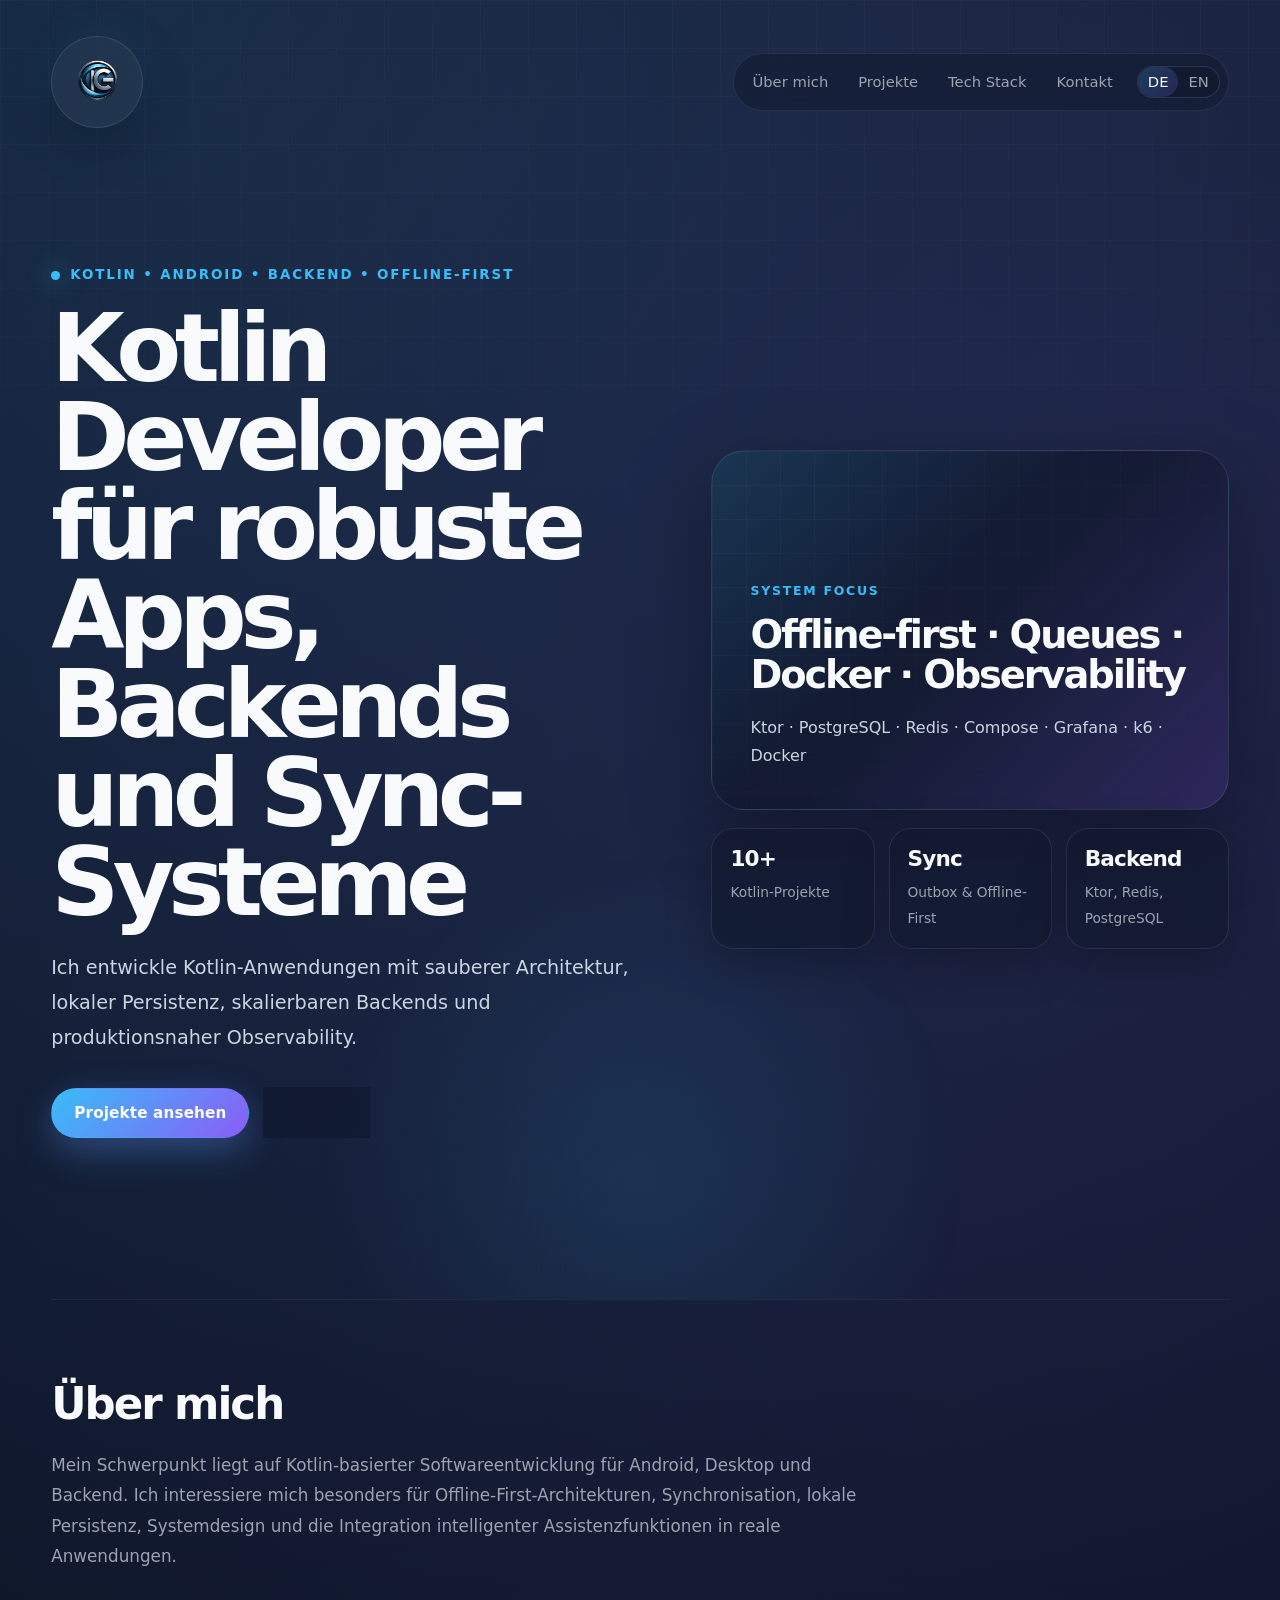
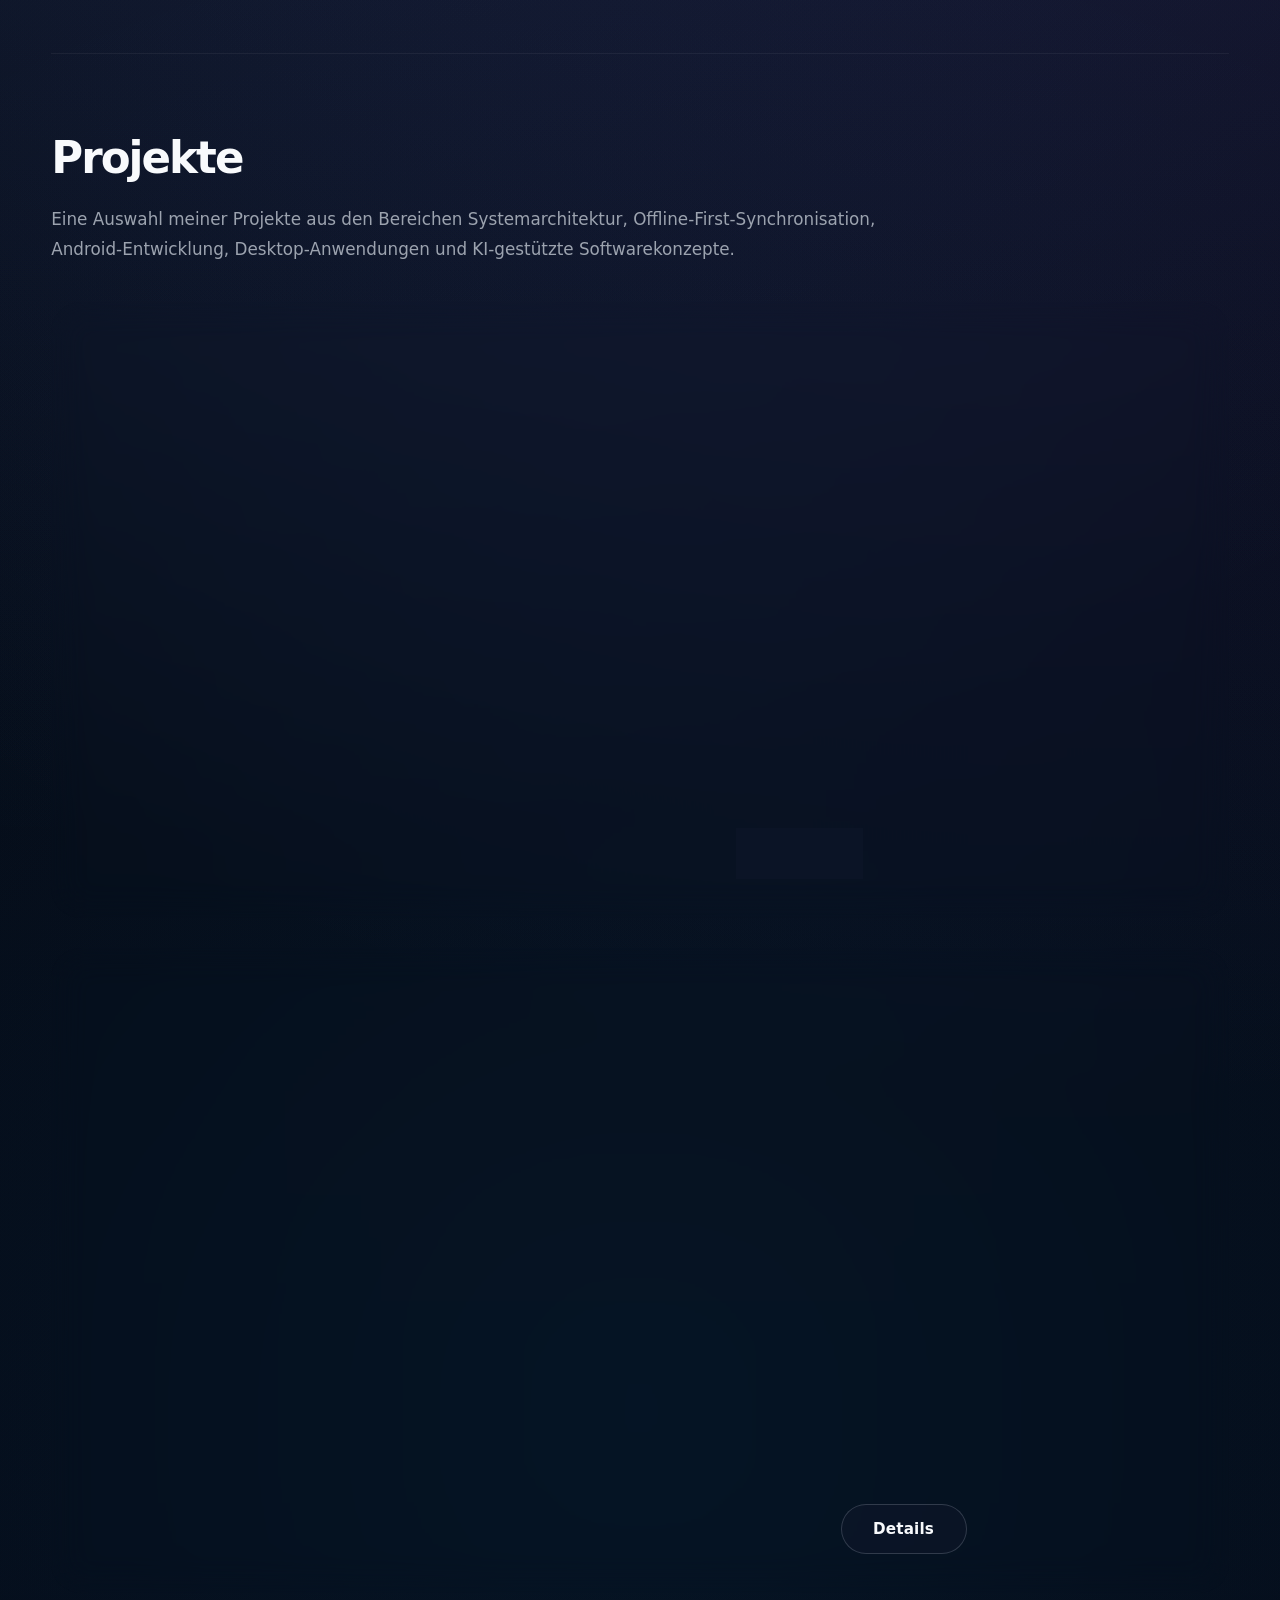
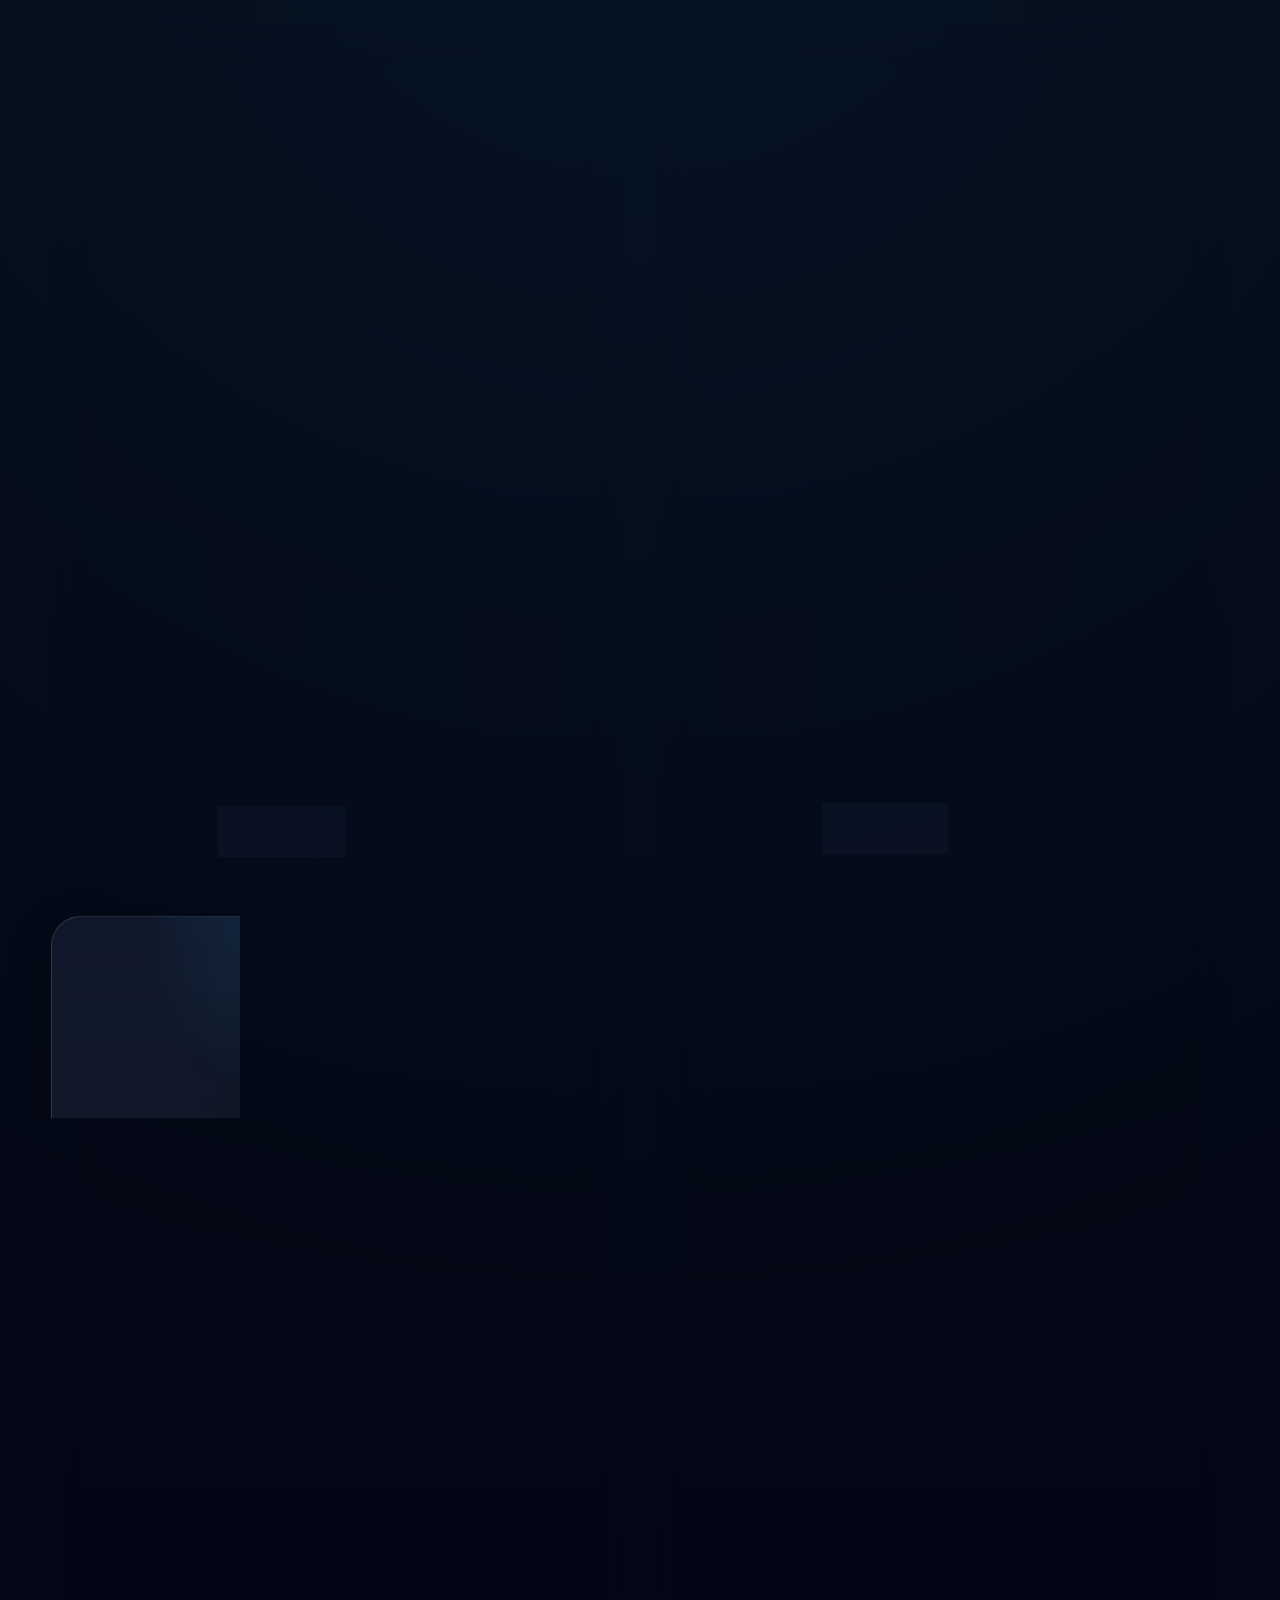
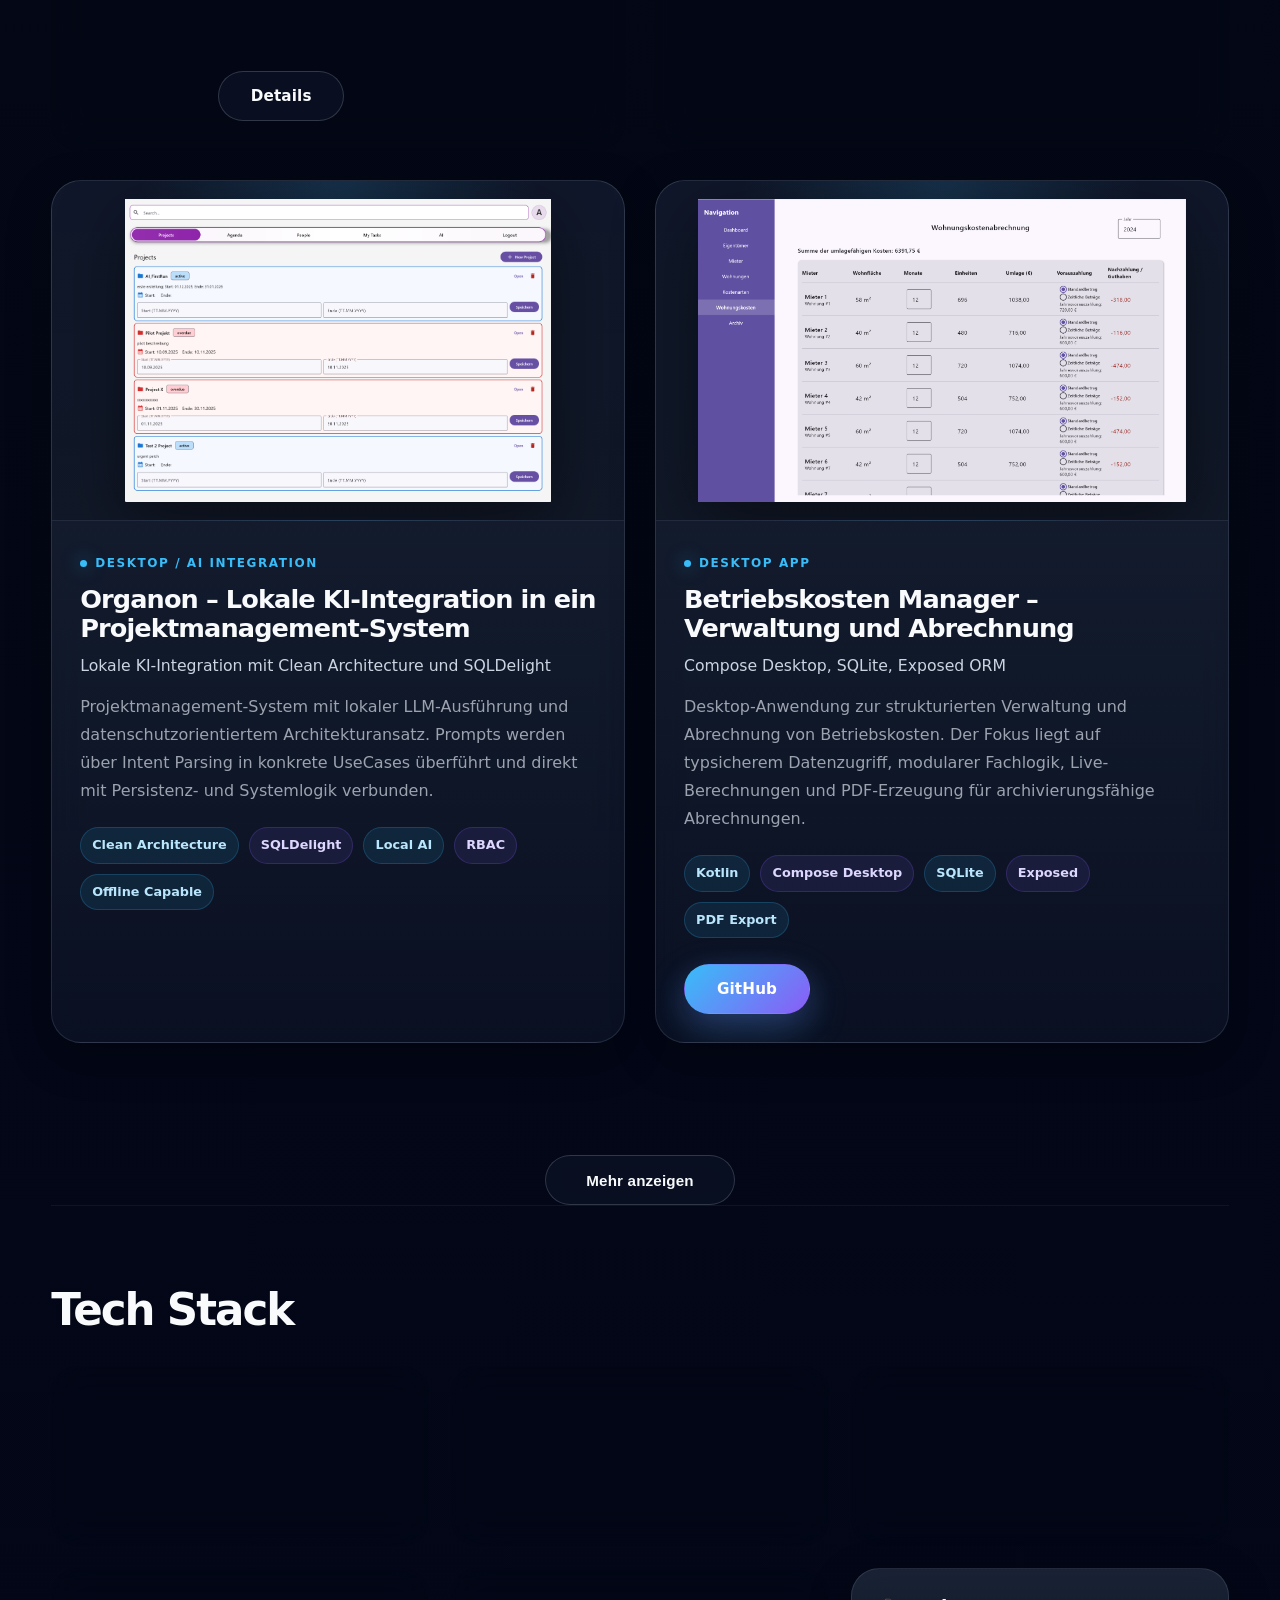
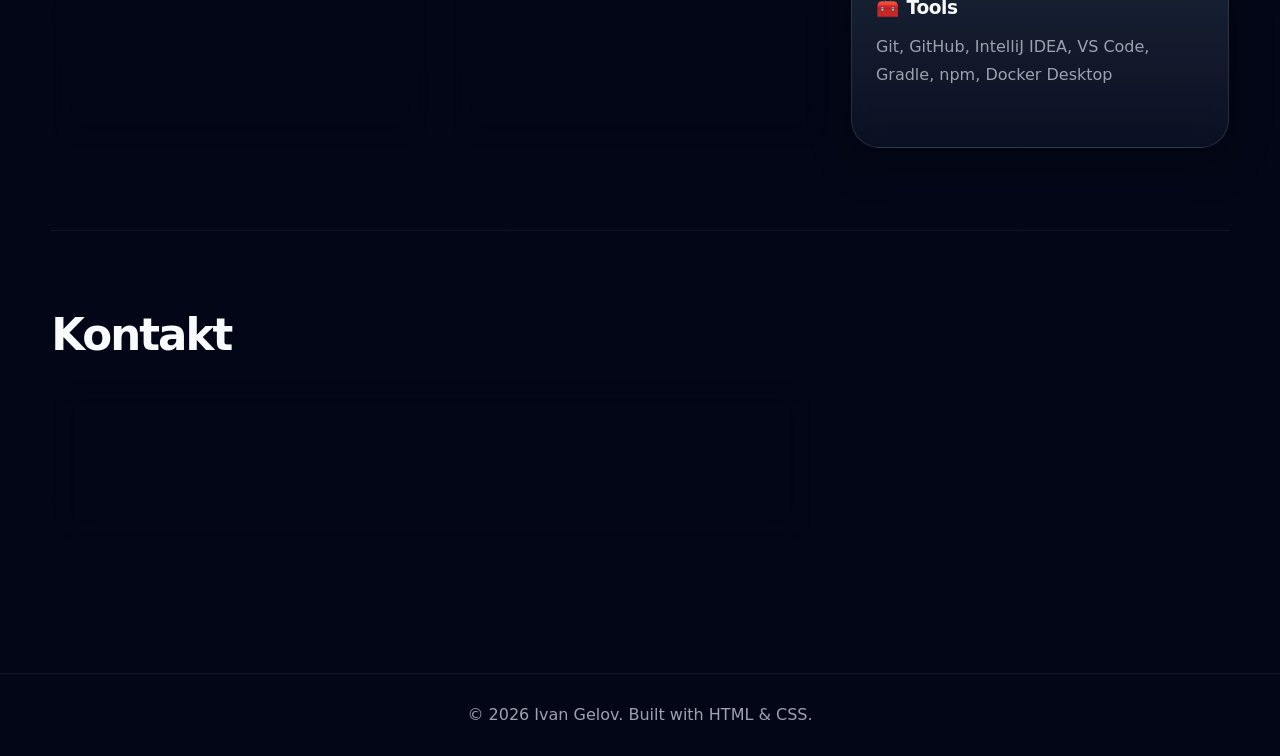
==== commit 16bd326c: "Redesign portfolio homepage" ====
--- a/index.html
+++ b/index.html
@@ -105,6 +105,49 @@
           <article class="project-card card featured">
             <div
               class="project-image-wrapper"
+              data-images="assets/images/ImageKiCoding1.png,assets/images/ImageKiCoding2.png,assets/images/ImageKiCoding3.png,assets/images/ImageKiCoding7.png,assets/images/ImageKiCoding8.png"
+              data-overlay="Click to enlarge"
+            >
+              <img
+                src="assets/images/ImageKiCoding1.png"
+                alt="KI Coding Lernplattform Screenshot"
+                class="project-image"
+              />
+            </div>
+
+            <div class="project-content">
+              <p class="project-label">Full Stack / AI Education Platform</p>
+              <h3>KI Coding – Project-Based Learning Platform with AI Tutor</h3>
+              <p class="project-subtitle">
+                Kotlin, Ktor, PostgreSQL, Next.js, TypeScript, OpenAI
+              </p>
+
+              <p class="project-description">
+                Complete coding learning platform where learners build real software projects step by step. The platform combines project management, a multi-file workspace, sandbox execution, task validation, progress tracking and a context-aware AI tutor.
+              </p>
+
+              <ul class="tags">
+                <li>Kotlin</li>
+                <li>Ktor</li>
+                <li>PostgreSQL</li>
+                <li>Next.js</li>
+                <li>TypeScript</li>
+                <li>AI Tutor</li>
+                <li>Sandbox</li>
+                <li>Project-Based Learning</li>
+              </ul>
+
+              <div class="project-links">
+                <a href="projects/kicoding_de.html" class="btn btn-secondary"
+                  >Details</a
+                >
+              </div>
+            </div>
+          </article>
+
+          <article class="project-card card featured">
+            <div
+              class="project-image-wrapper"
               data-images="assets/images/grafana1.png,assets/images/grafana2.png,assets/images/mk6_bild.png"
               data-overlay="Zum Vergrößern klicken"
             >
@@ -717,4 +760,4 @@
 
     <script src="script.js"></script>
   </body>
-</html>
+</html>
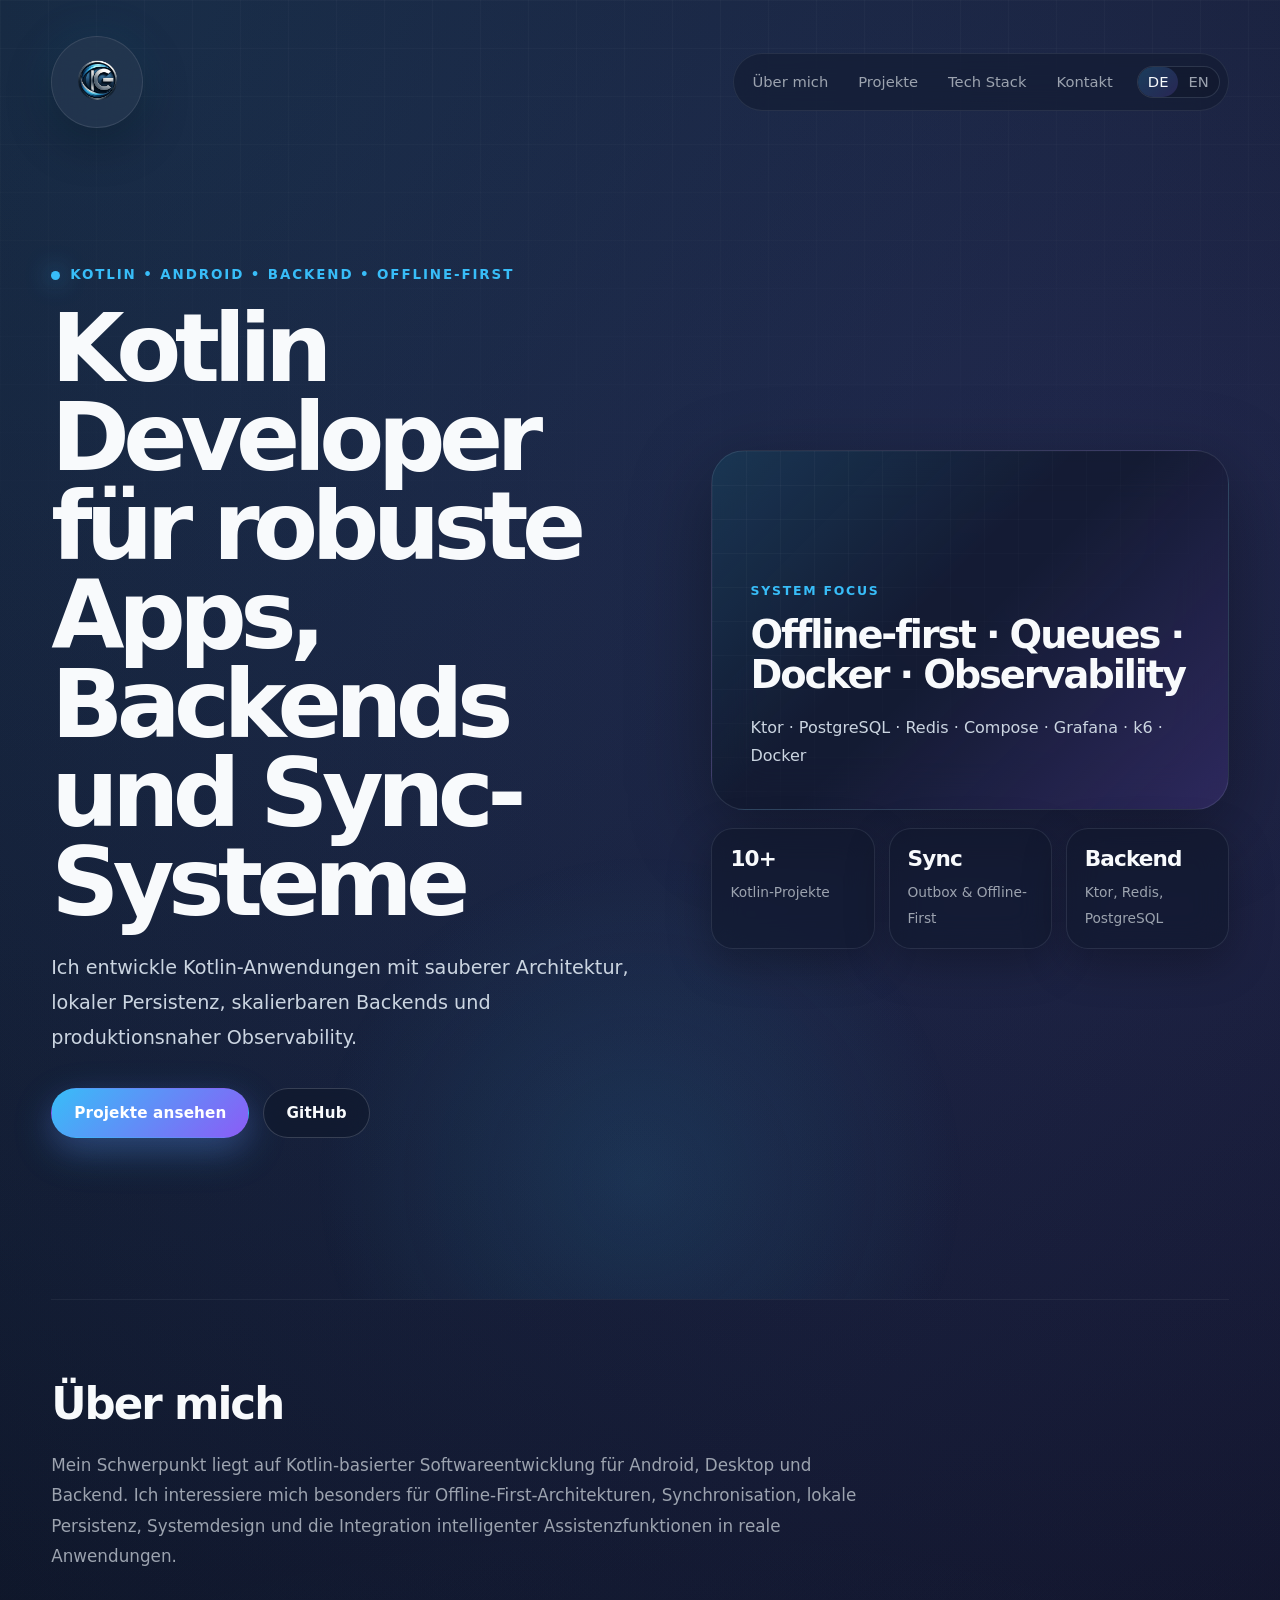
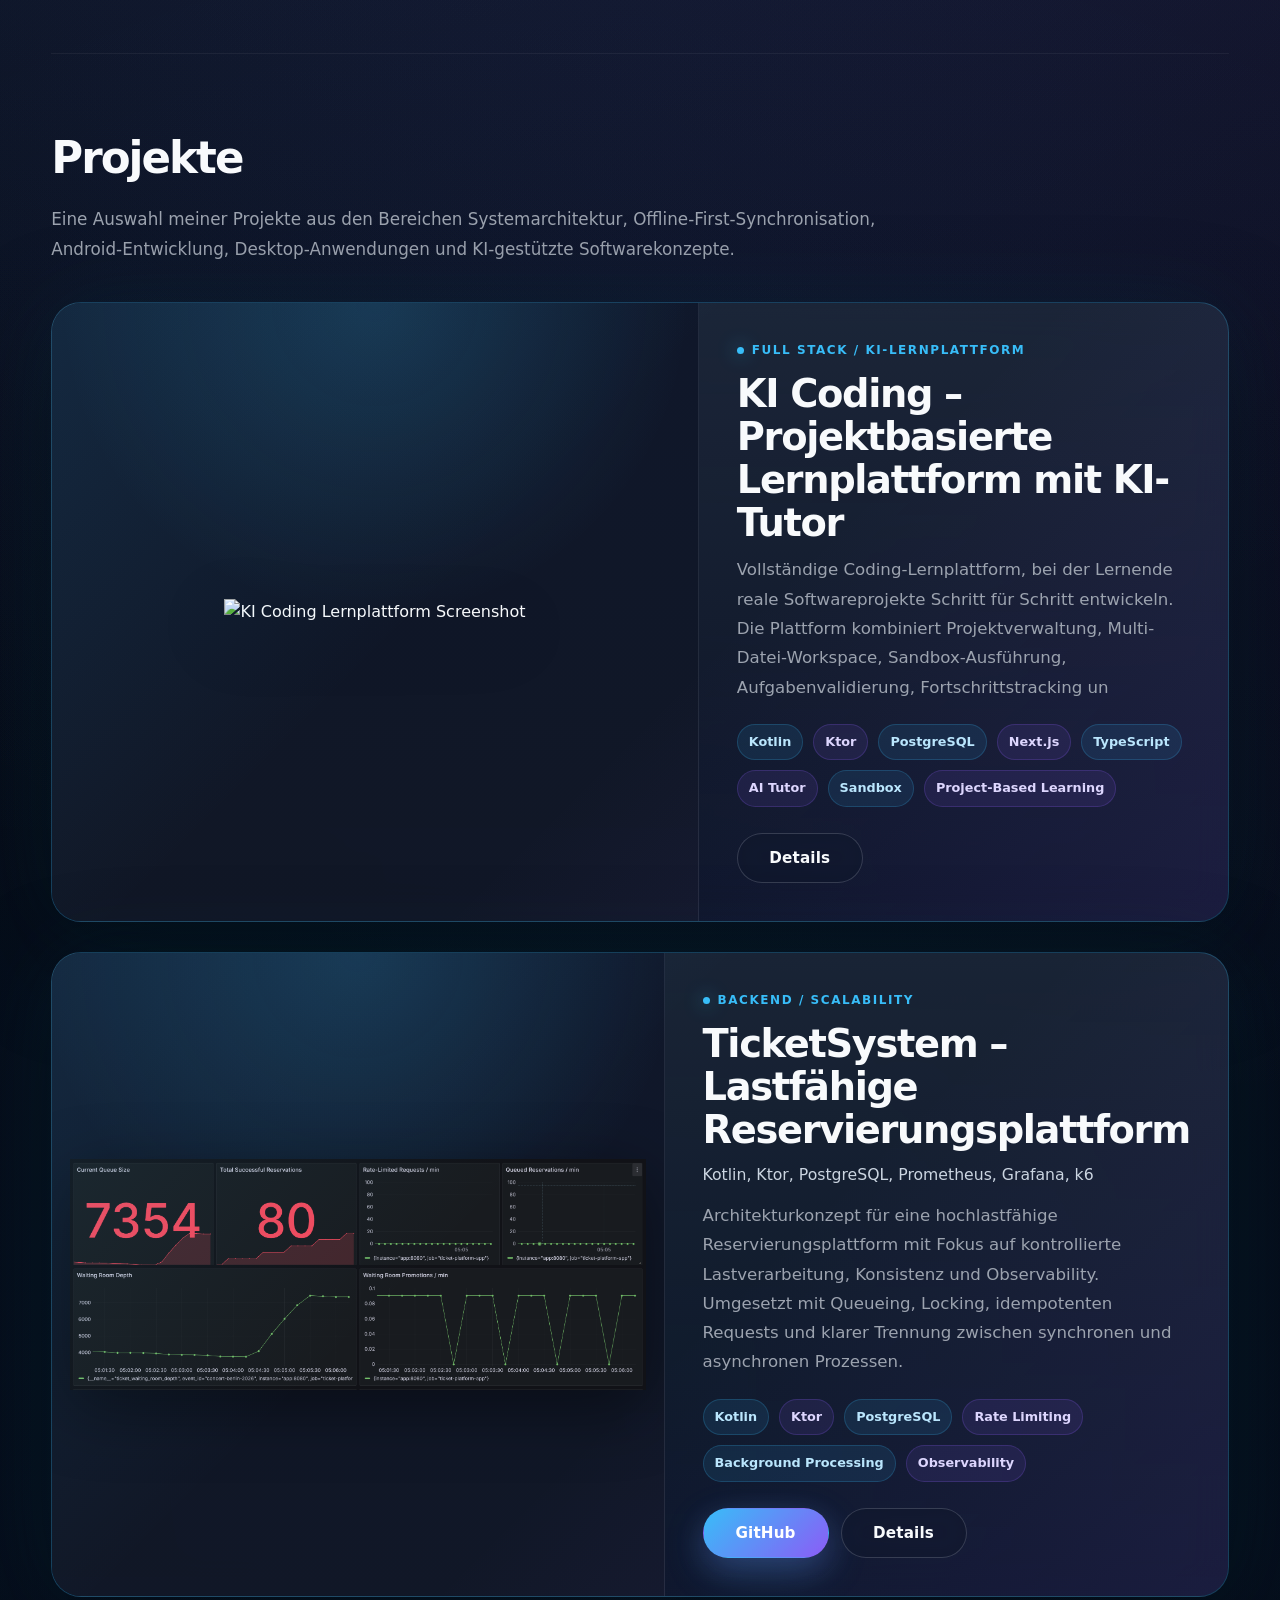
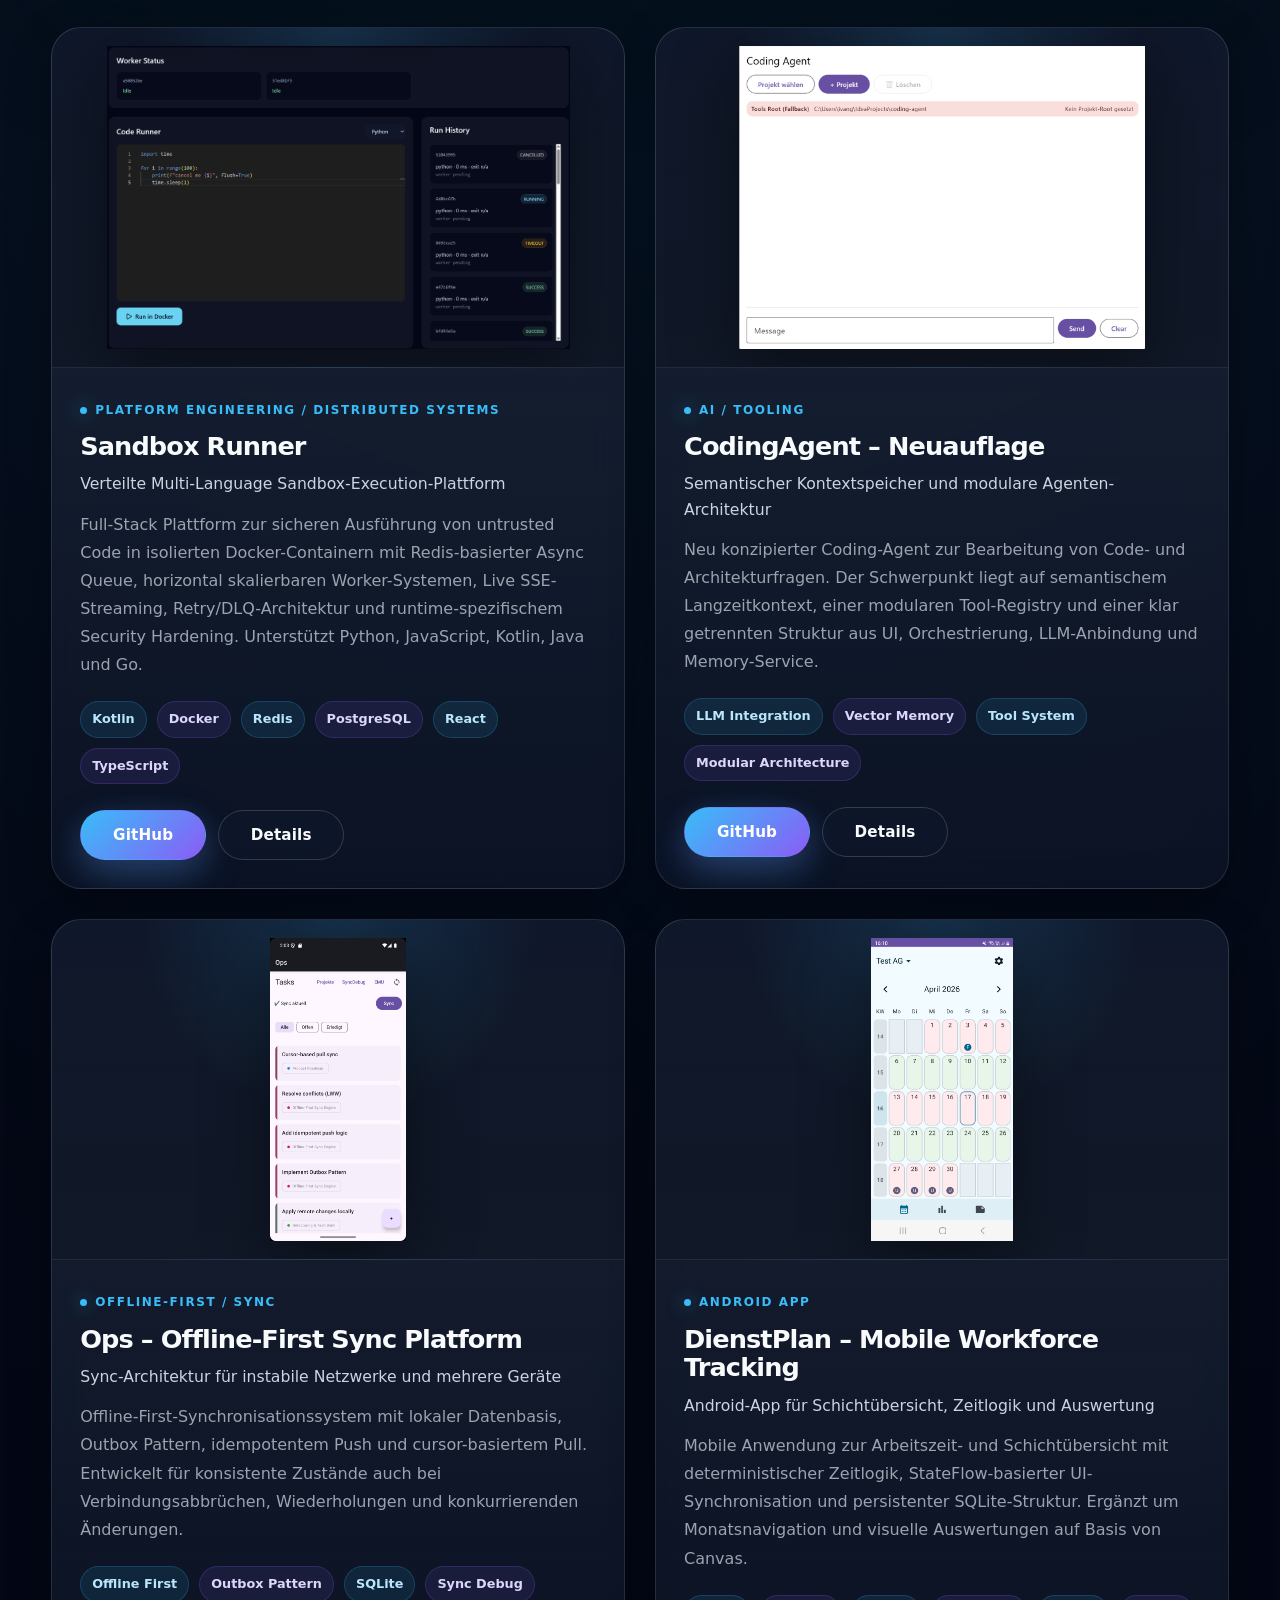
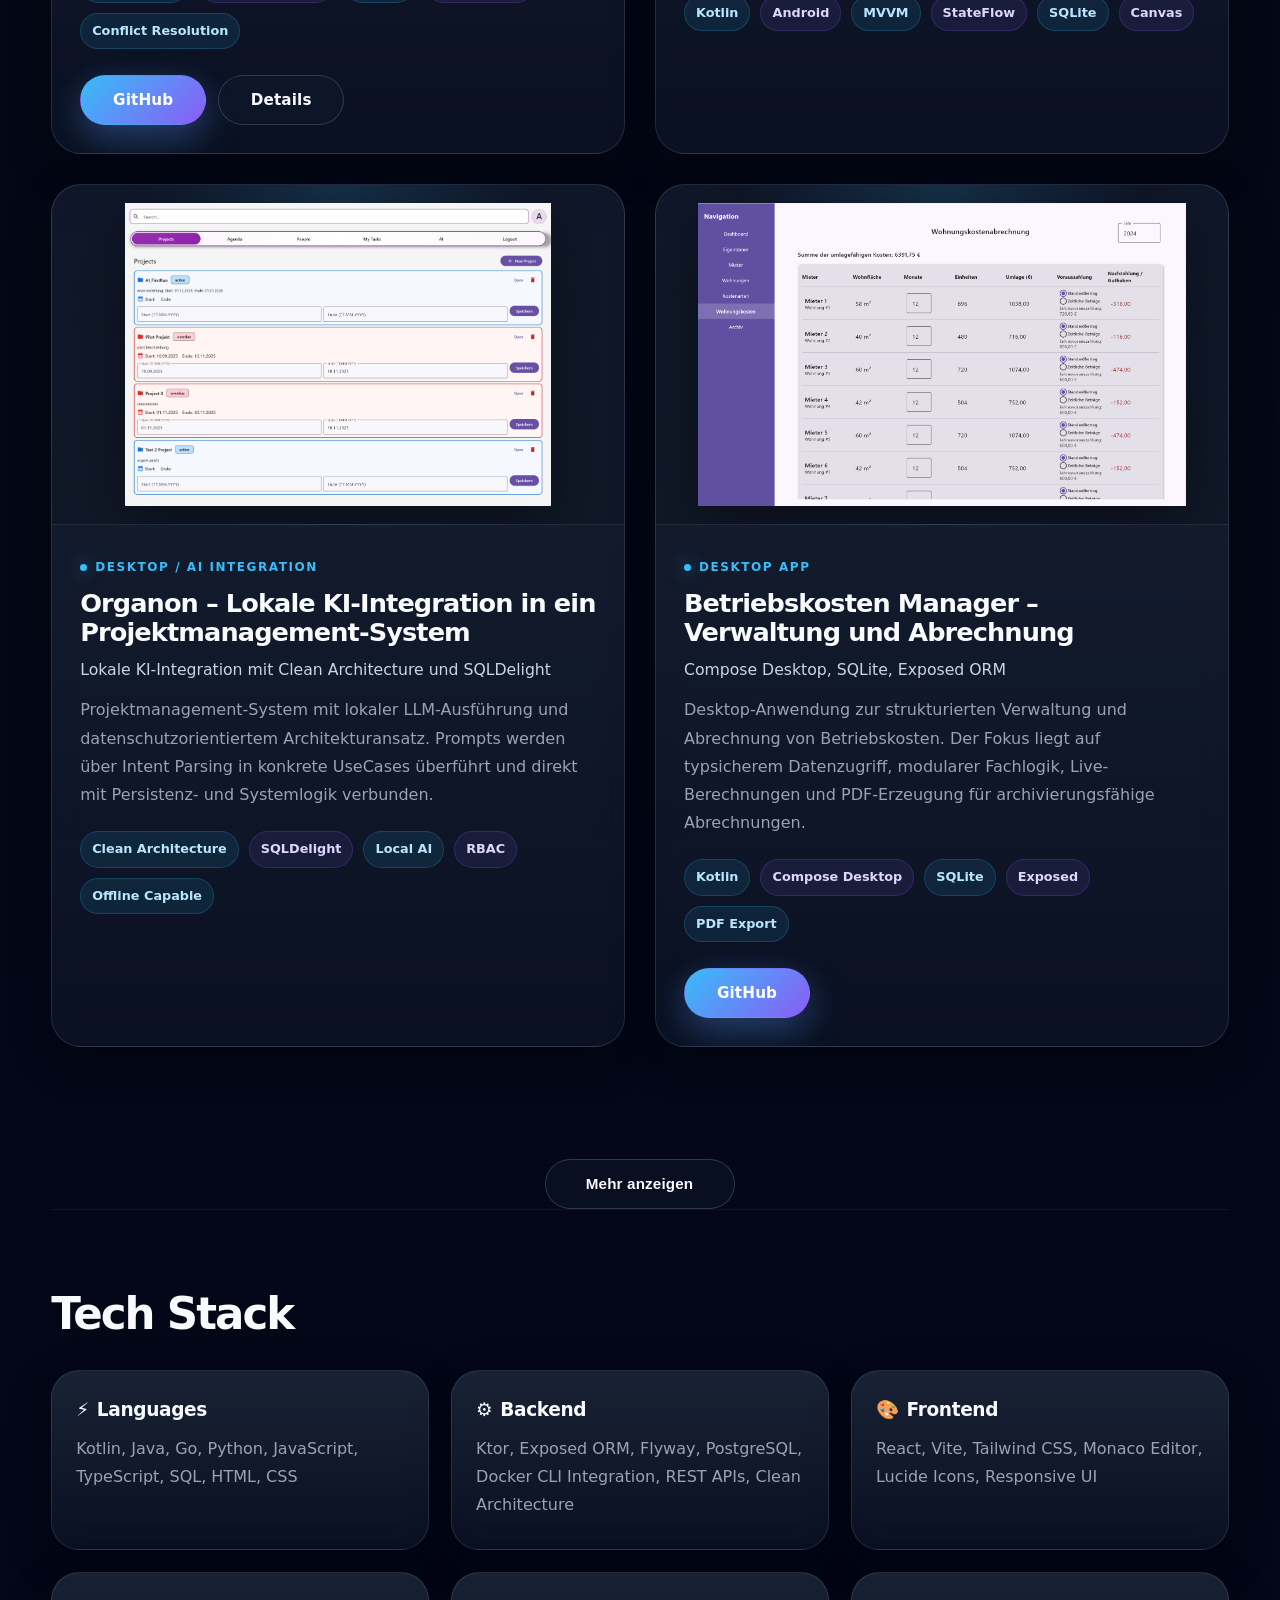
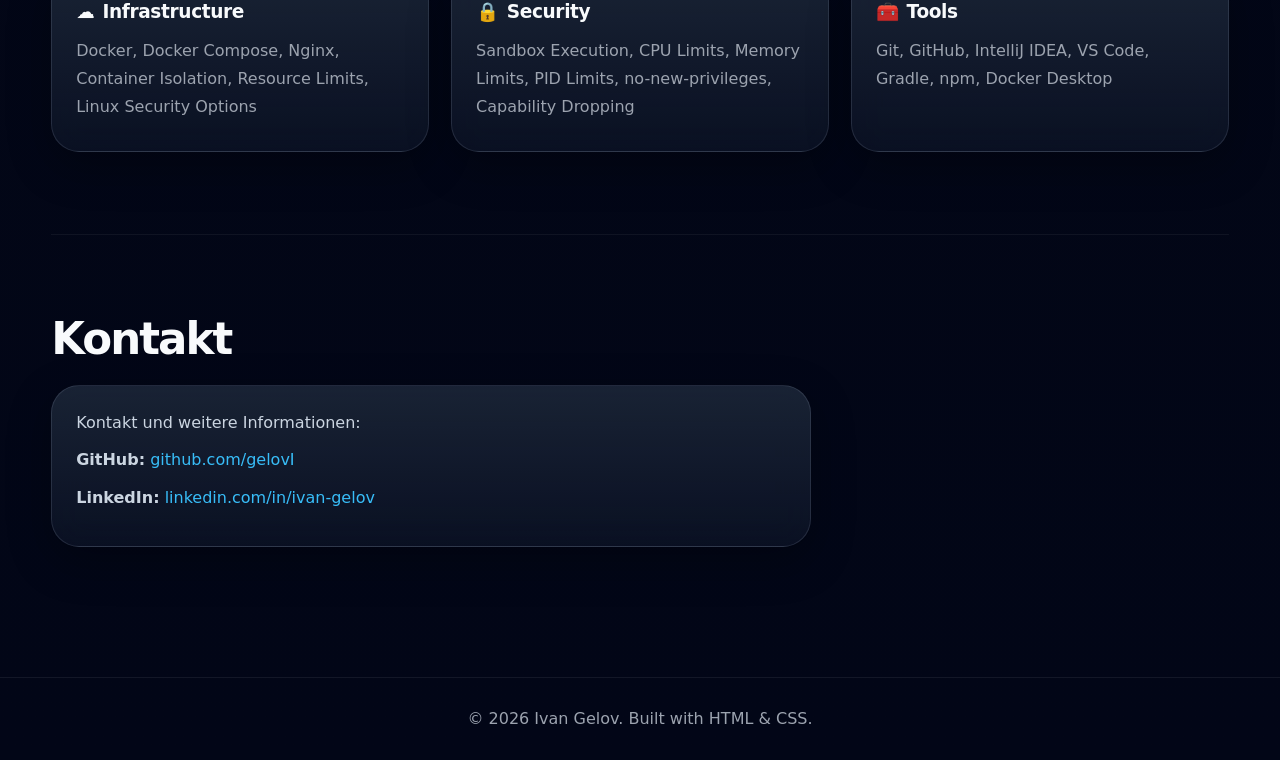
==== commit ec471afb: "Redesign portfolio homepage" ====
--- a/index.html
+++ b/index.html
@@ -3,7 +3,9 @@
   <head>
     <meta charset="UTF-8" />
     <meta name="viewport" content="width=device-width, initial-scale=1.0" />
-    <title>Ivan Gelov | Kotlin Developer für Android, Backend & Offline-First</title>
+    <title>
+      Ivan Gelov | Kotlin Developer für Android, Backend & Offline-First
+    </title>
     <meta
       name="description"
       content="Portfolio von Ivan Gelov: Kotlin Developer mit Projekten in Android, Ktor Backend, Offline-First Sync, Docker Sandboxing und AI Tooling."
@@ -39,7 +41,8 @@
           <h1>Kotlin Developer für robuste Apps, Backends und Sync-Systeme</h1>
           <p class="hero-text">
             Ich entwickle Kotlin-Anwendungen mit sauberer Architektur, lokaler
-            Persistenz, skalierbaren Backends und produktionsnaher Observability.
+            Persistenz, skalierbaren Backends und produktionsnaher
+            Observability.
           </p>
           <div class="hero-buttons">
             <a class="btn btn-primary" href="#projects">Projekte ansehen</a>
@@ -58,9 +61,7 @@
           <div class="hero-card hero-card-main">
             <p class="hero-card-label">System Focus</p>
             <h2>Offline-first · Queues · Docker · Observability</h2>
-            <p>
-              Ktor · PostgreSQL · Redis · Compose · Grafana · k6 · Docker
-            </p>
+            <p>Ktor · PostgreSQL · Redis · Compose · Grafana · k6 · Docker</p>
           </div>
 
           <div class="hero-metrics">
@@ -116,14 +117,14 @@
             </div>
 
             <div class="project-content">
-              <p class="project-label">Full Stack / AI Education Platform</p>
-              <h3>KI Coding – Project-Based Learning Platform with AI Tutor</h3>
-              <p class="project-subtitle">
-                Kotlin, Ktor, PostgreSQL, Next.js, TypeScript, OpenAI
-              </p>
-
-              <p class="project-description">
-                Complete coding learning platform where learners build real software projects step by step. The platform combines project management, a multi-file workspace, sandbox execution, task validation, progress tracking and a context-aware AI tutor.
+              <p class="project-label">Full Stack / KI-Lernplattform</p>
+              <h3>KI Coding – Projektbasierte Lernplattform mit KI-Tutor</h3>
+
+              <p class="project-description">
+                Vollständige Coding-Lernplattform, bei der Lernende reale
+                Softwareprojekte Schritt für Schritt entwickeln. Die Plattform
+                kombiniert Projektverwaltung, Multi-Datei-Workspace,
+                Sandbox-Ausführung, Aufgabenvalidierung, Fortschrittstracking un
               </p>
 
               <ul class="tags">
@@ -760,4 +761,4 @@
 
     <script src="script.js"></script>
   </body>
-</html>+</html>
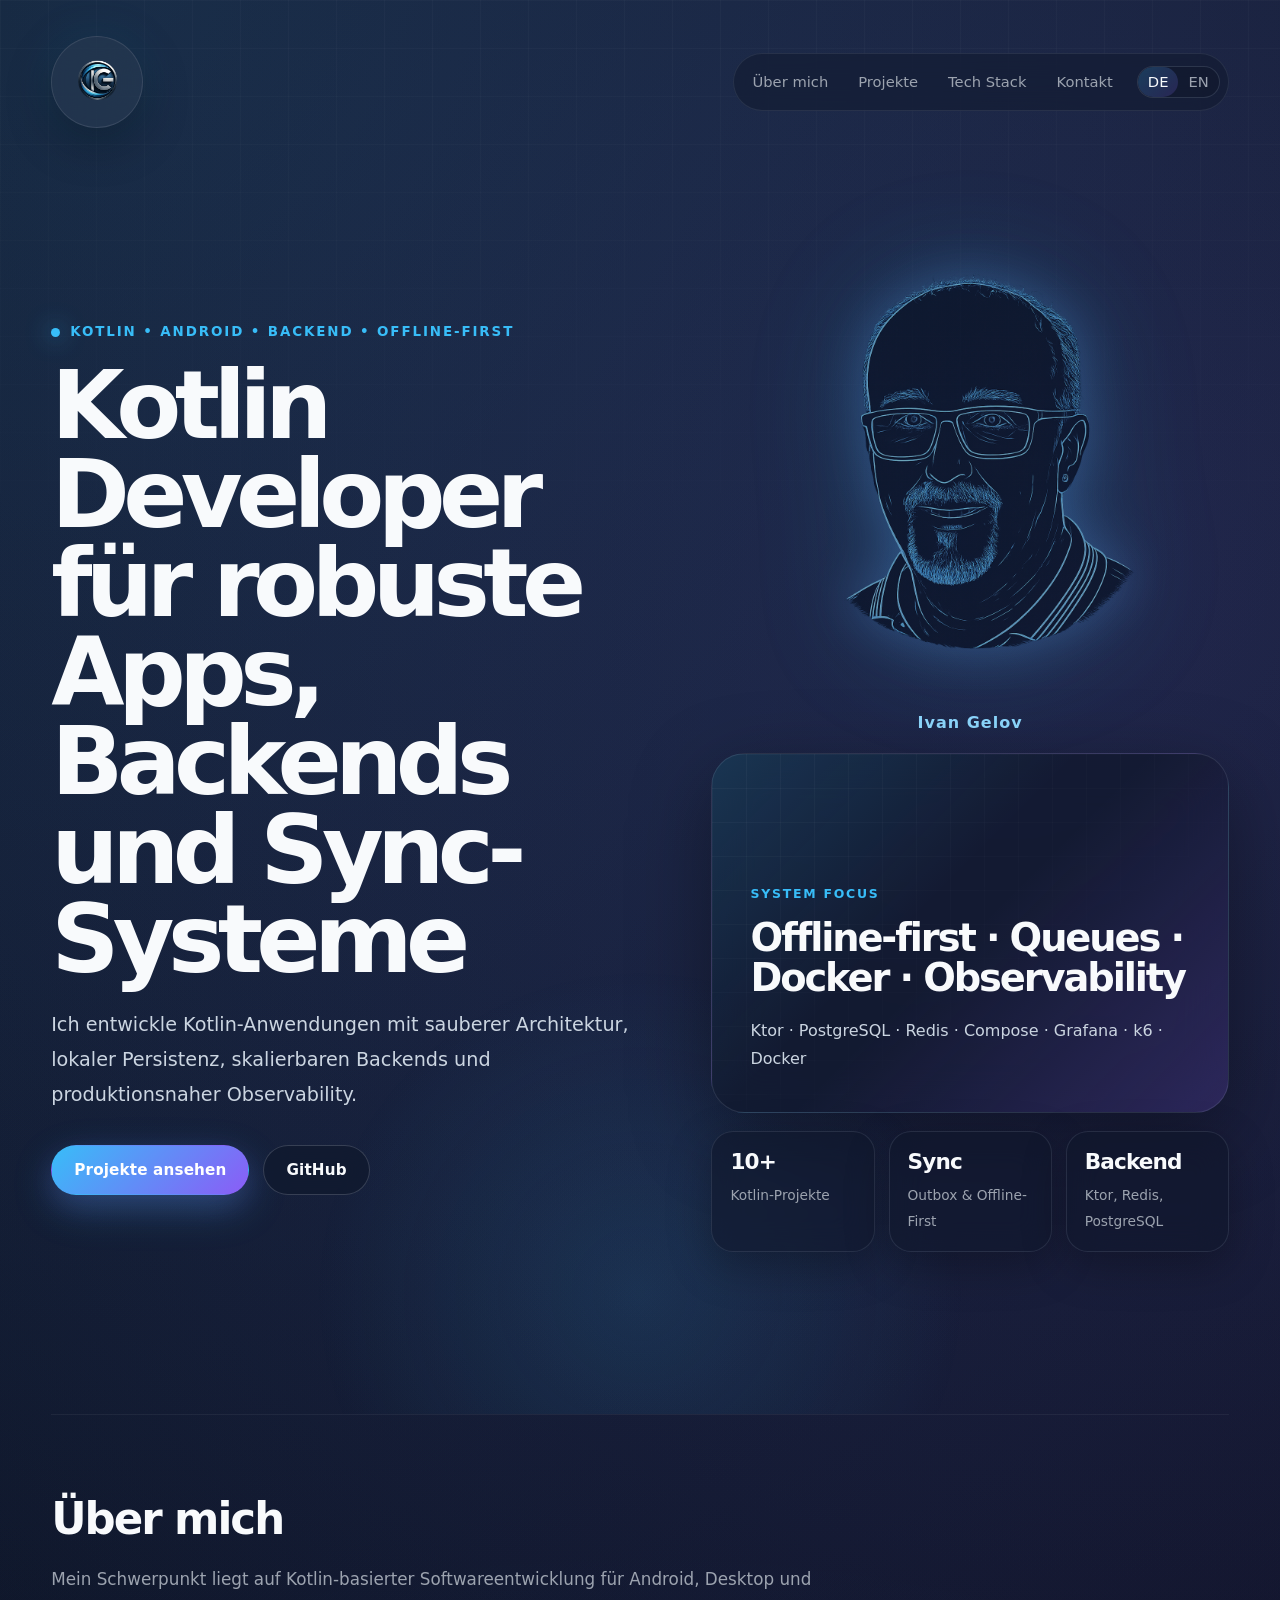
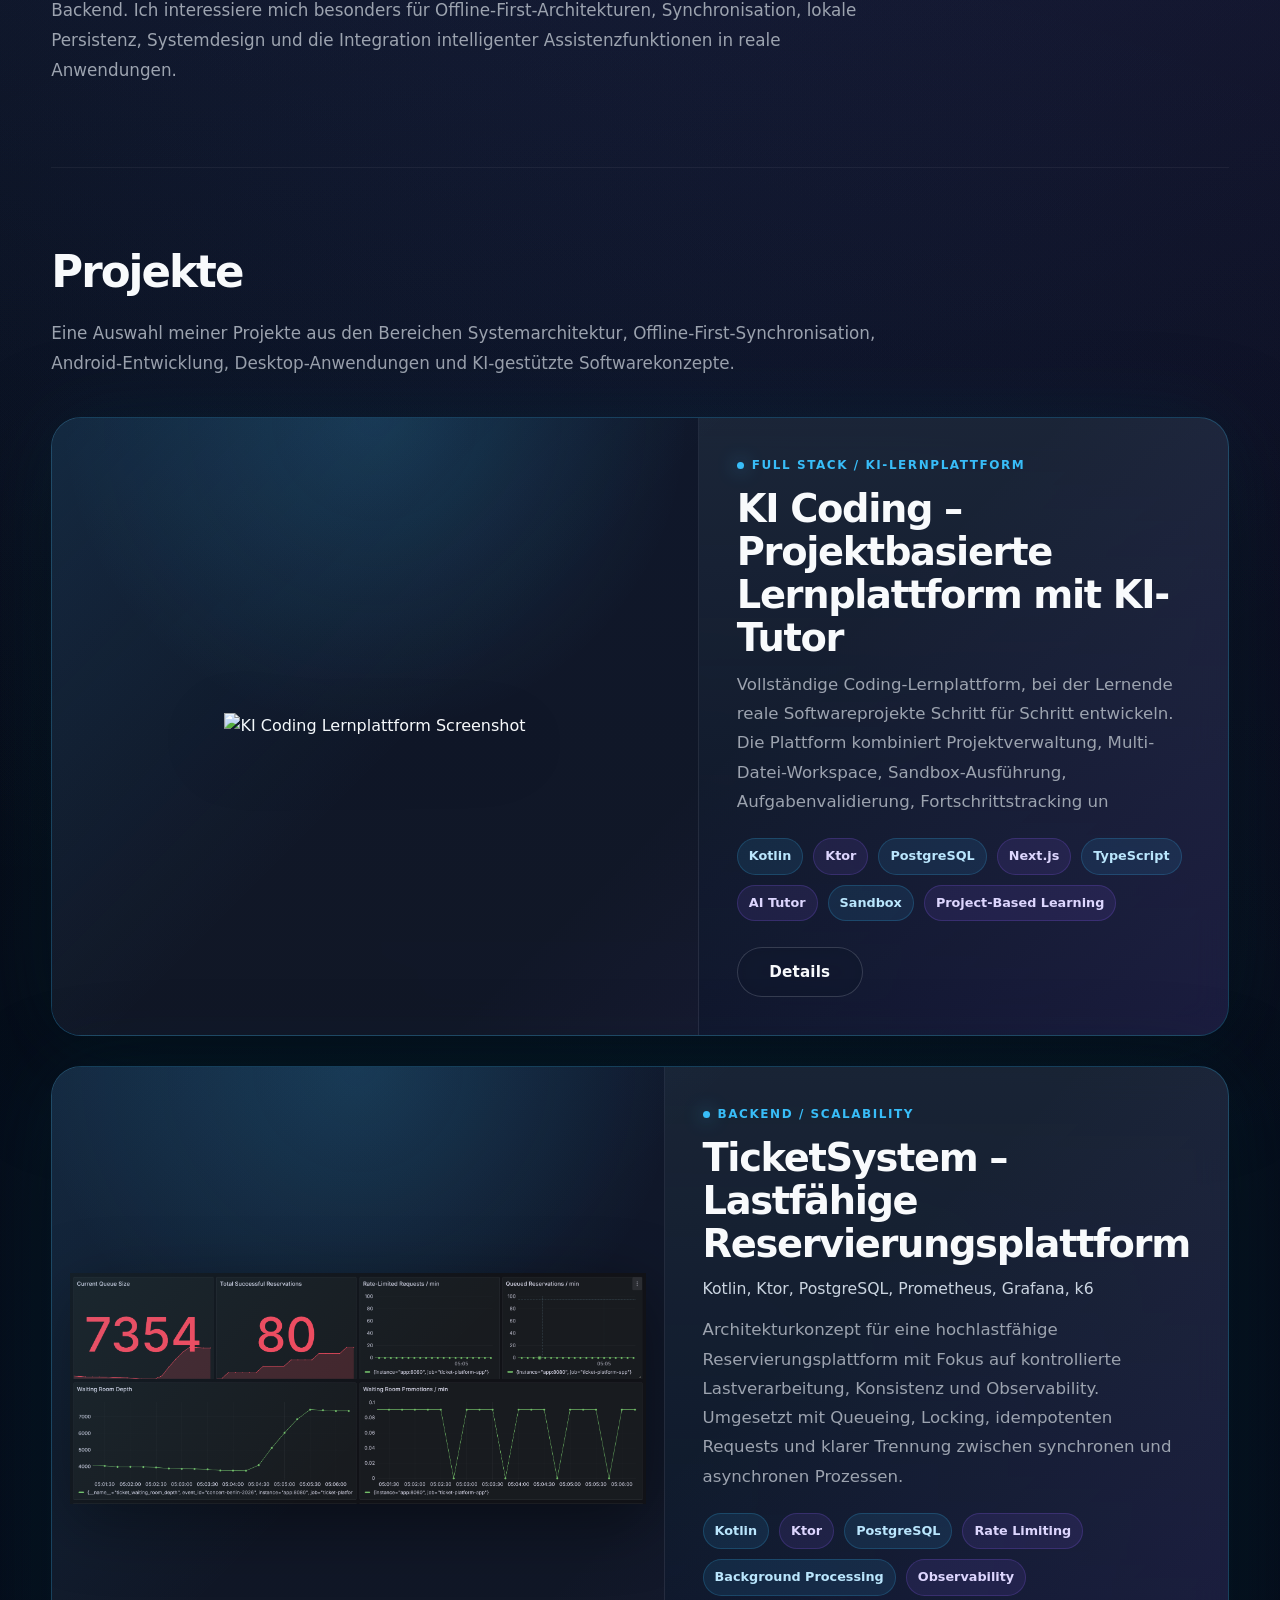
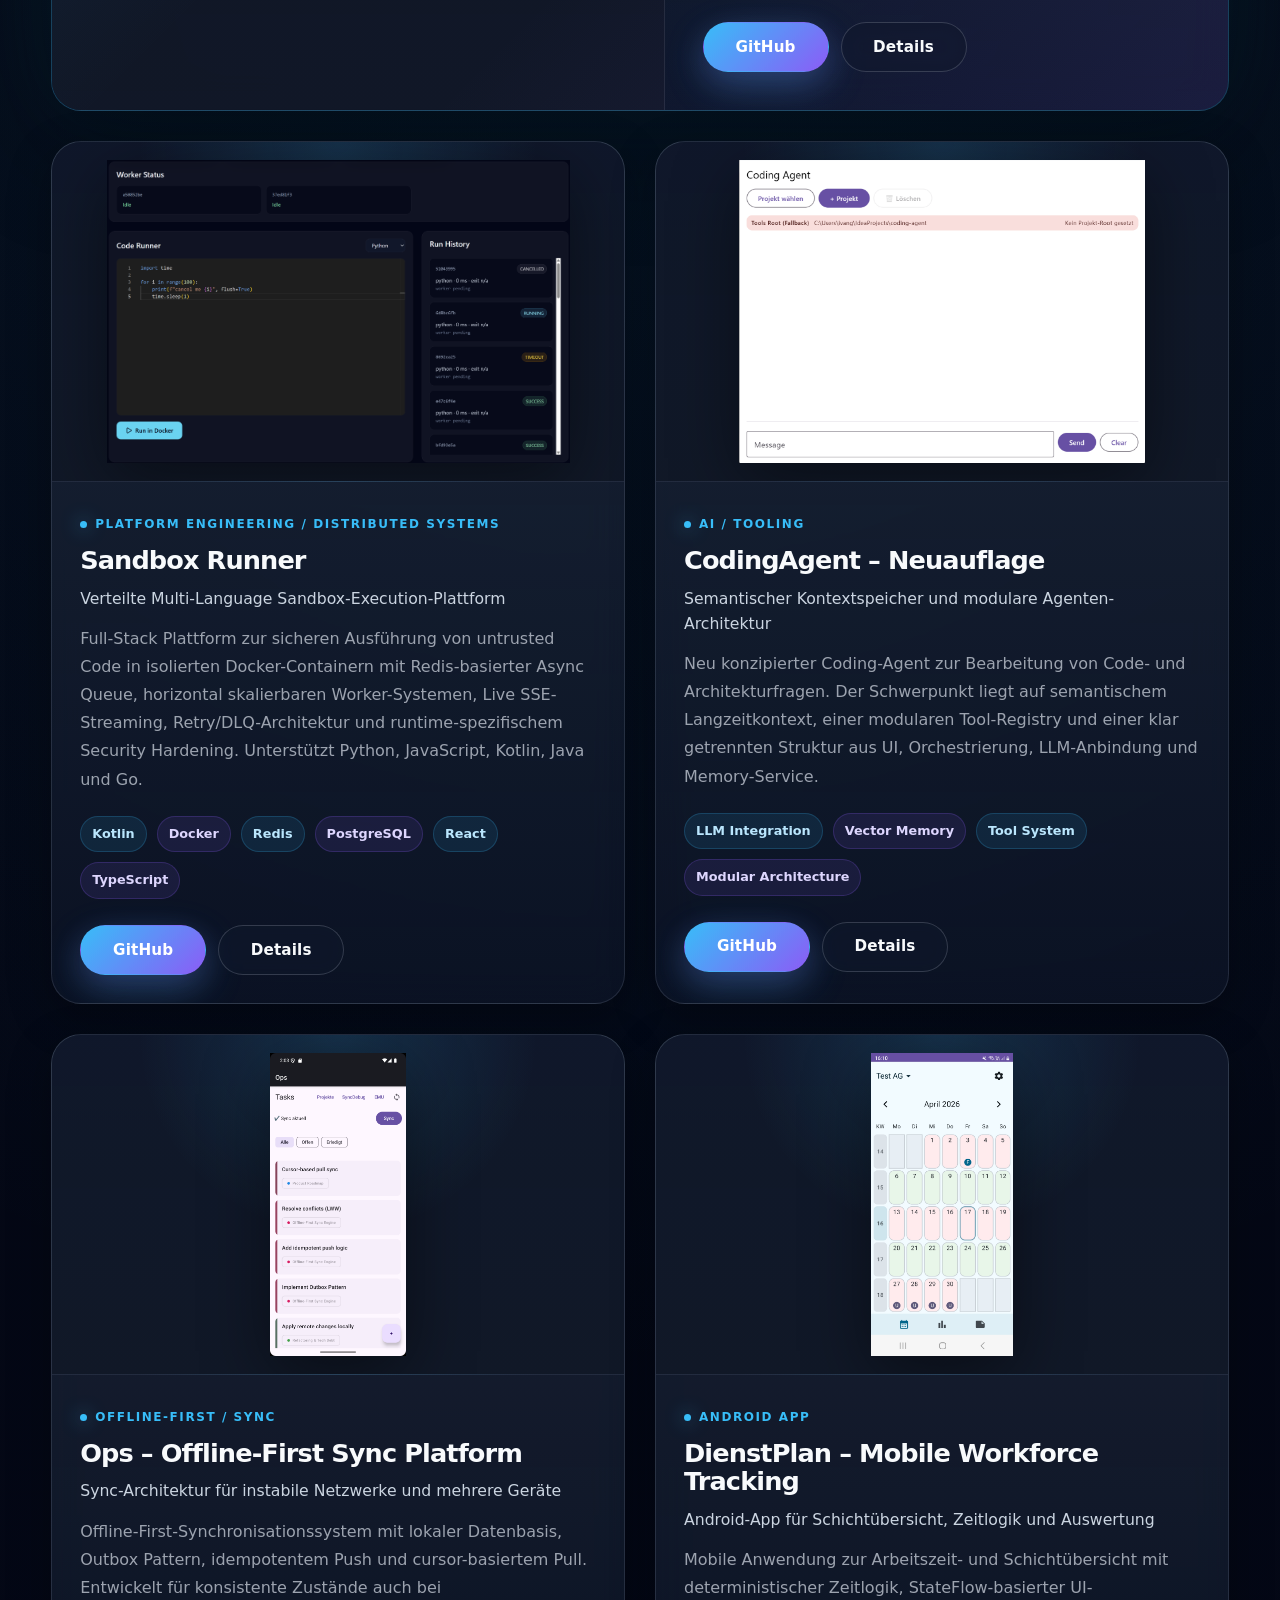
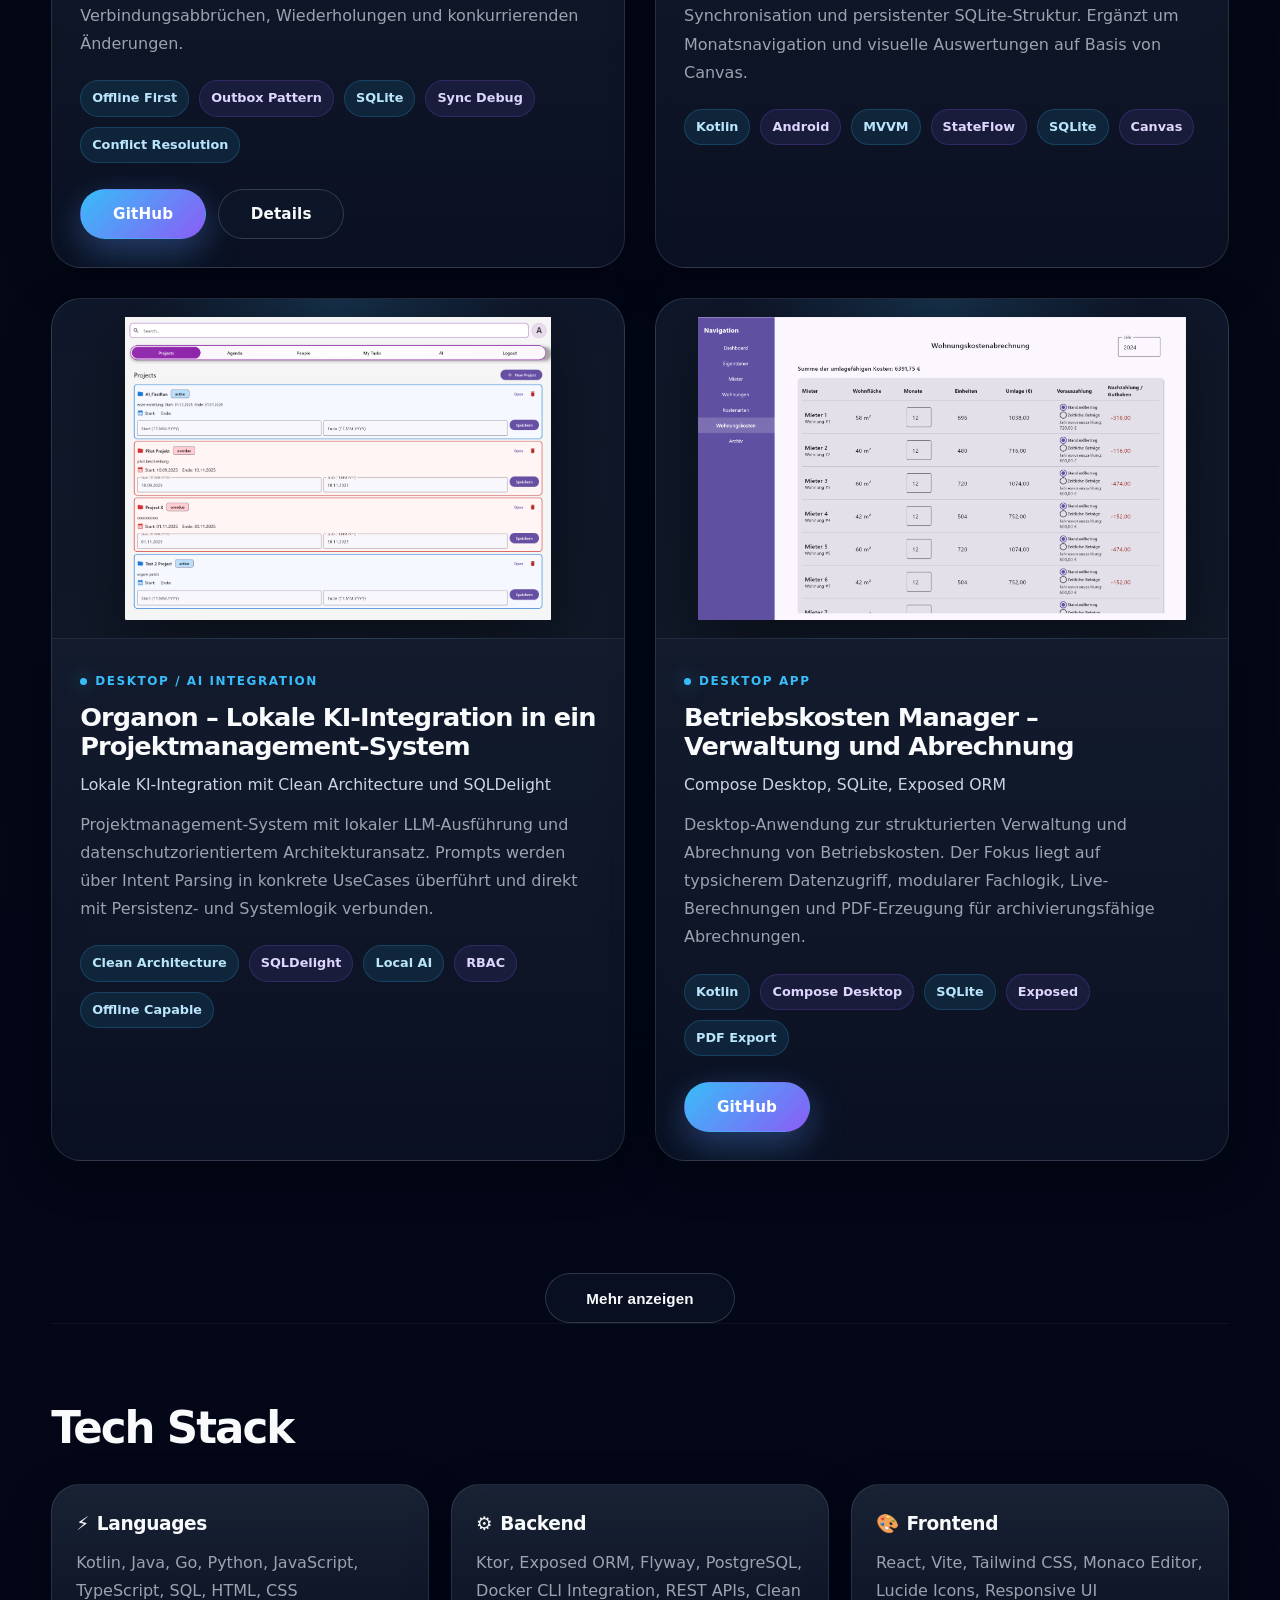
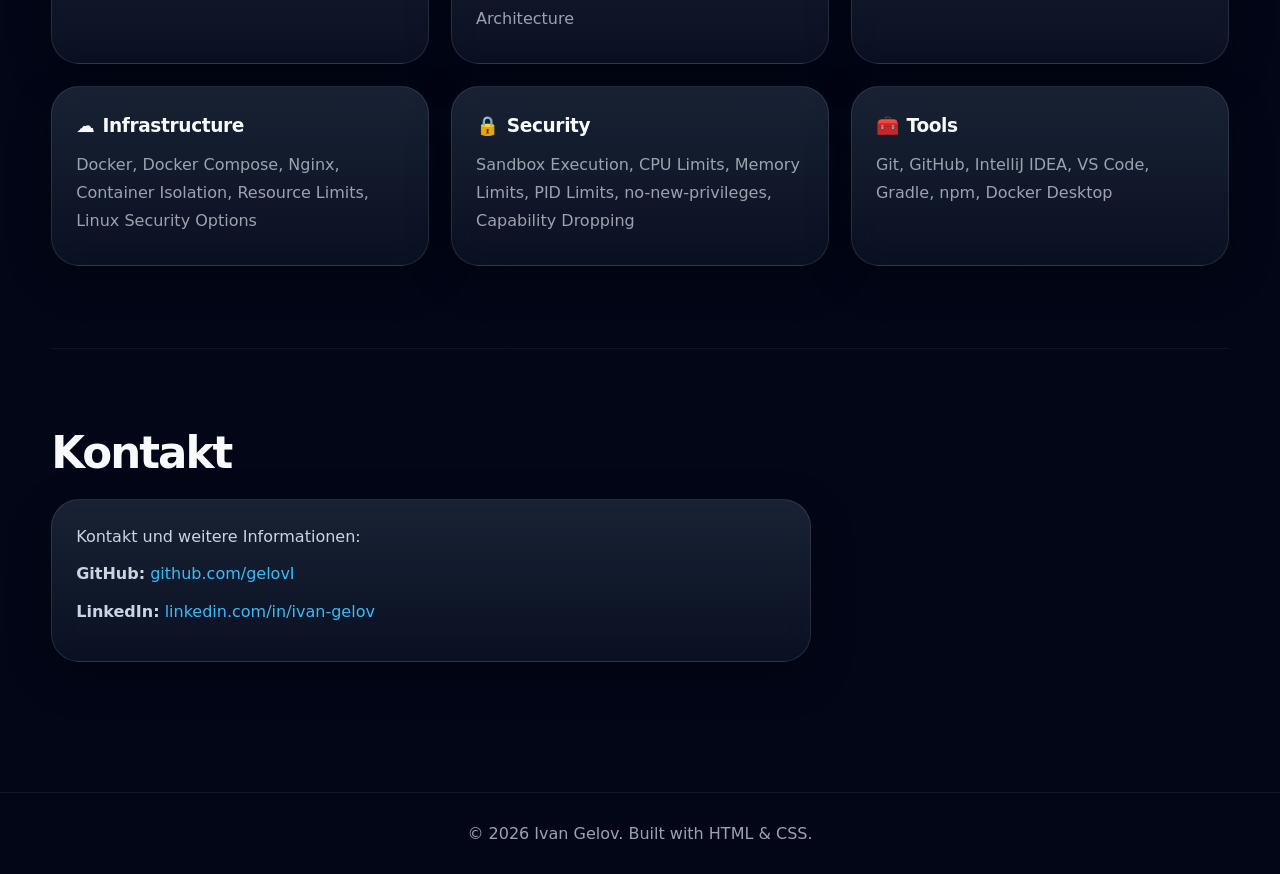
==== commit df5e1056: "Redesign portfolio homepage" ====
--- a/index.html
+++ b/index.html
@@ -58,6 +58,10 @@
         </div>
 
         <aside class="hero-visual" aria-label="Kompetenzprofil">
+          <div class="hero-portrait-outline">
+            <img src="assets/images/kontur_portrait.png" alt="Ivan Gelov" />
+          </div>
+          <div class="hero-portrait-name">Ivan Gelov</div>
           <div class="hero-card hero-card-main">
             <p class="hero-card-label">System Focus</p>
             <h2>Offline-first · Queues · Docker · Observability</h2>
--- a/style.css
+++ b/style.css
@@ -1067,3 +1067,53 @@
     min-height: auto;
   }
 }
+
+.hero-visual {
+  position: relative;
+}
+
+.hero-portrait-outline {
+  display: flex;
+  justify-content: center;
+  margin-bottom: 28px;
+
+  pointer-events: none;
+}
+
+.hero-portrait-outline img {
+
+  width: 390px;
+
+  opacity: 0.65;
+
+  filter:
+    drop-shadow(0 0 25px rgba(96,165,250,.45))
+    drop-shadow(0 0 60px rgba(34,211,238,.25));
+}
+
+.hero-portrait-outline img {
+  animation: portraitFloat 8s ease-in-out infinite;
+}
+
+@keyframes portraitFloat {
+  0% {
+    transform: translateY(0);
+  }
+
+  50% {
+    transform: translateY(-10px);
+  }
+
+  100% {
+    transform: translateY(0);
+  }
+}
+
+.hero-portrait-name {
+  text-align: center;
+  margin-top: 12px;
+
+  color: #8fd8ff;
+  font-weight: 600;
+  letter-spacing: 1px;
+}
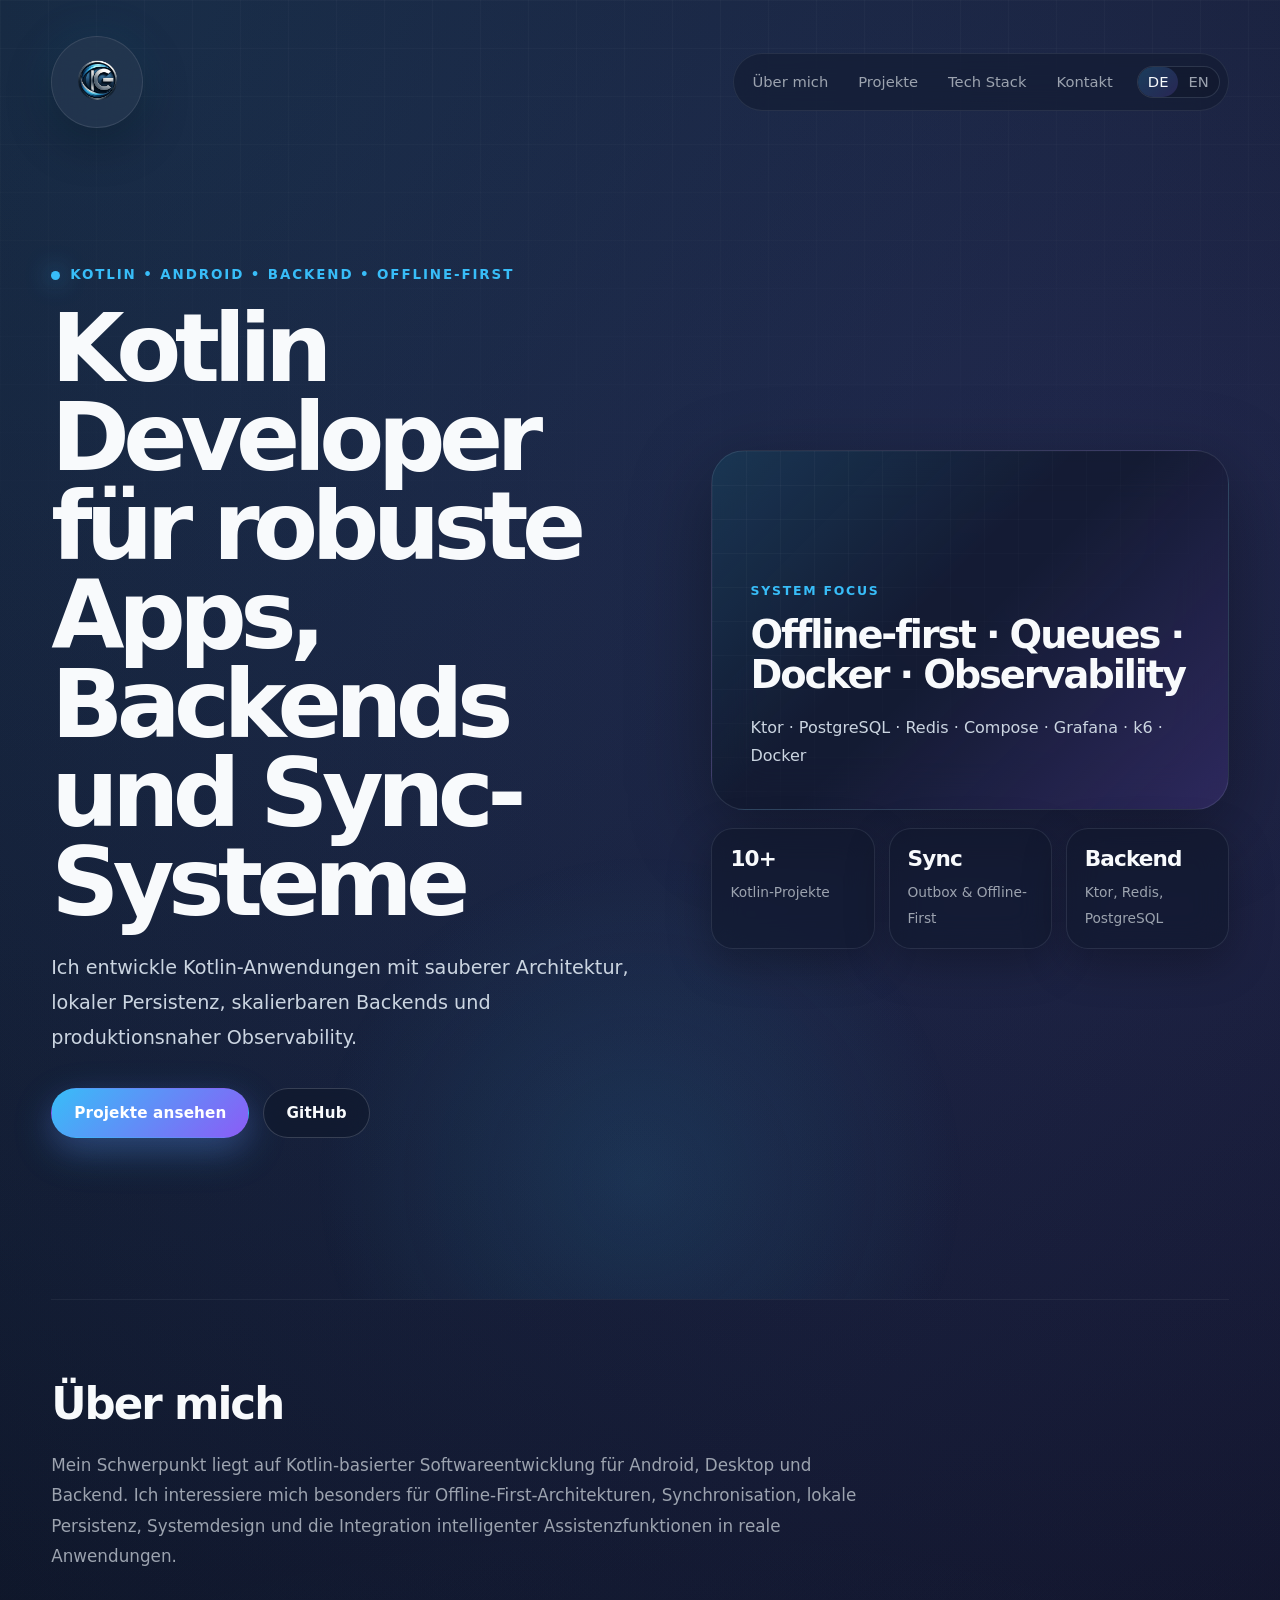
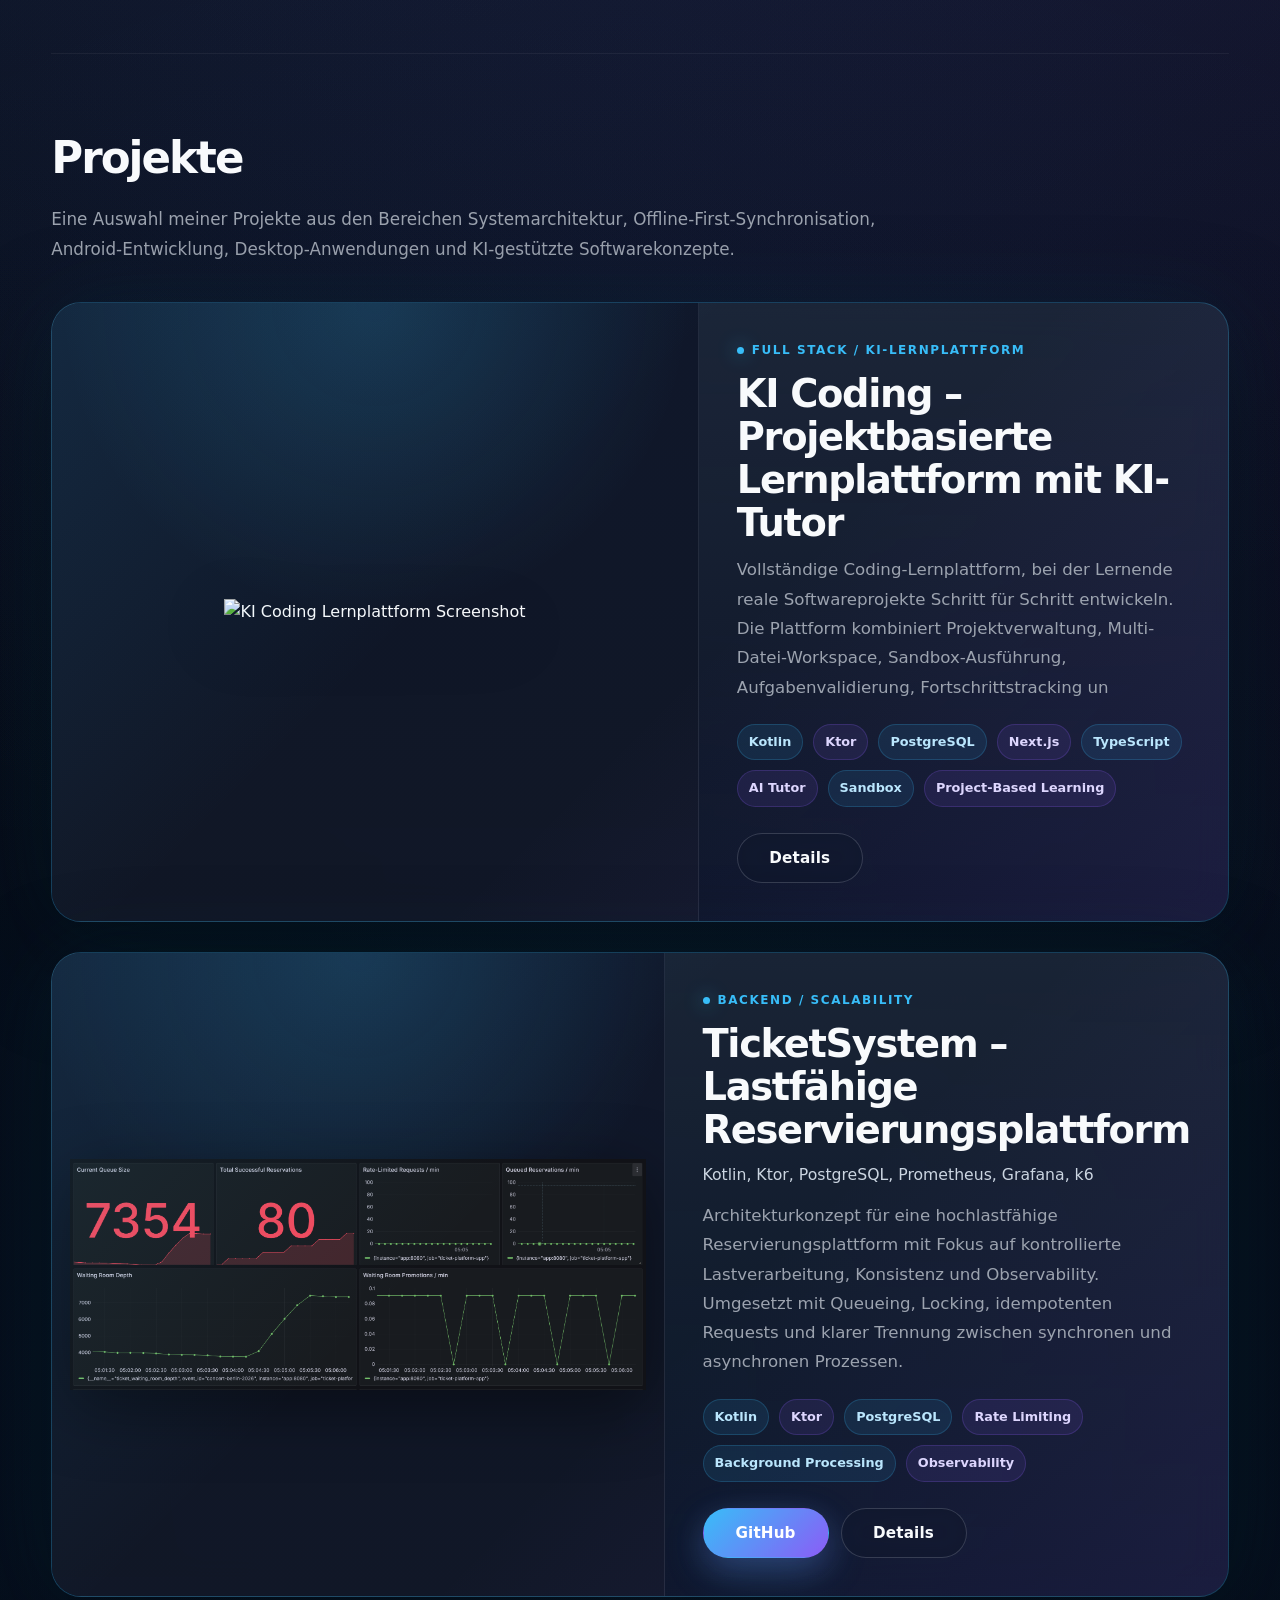
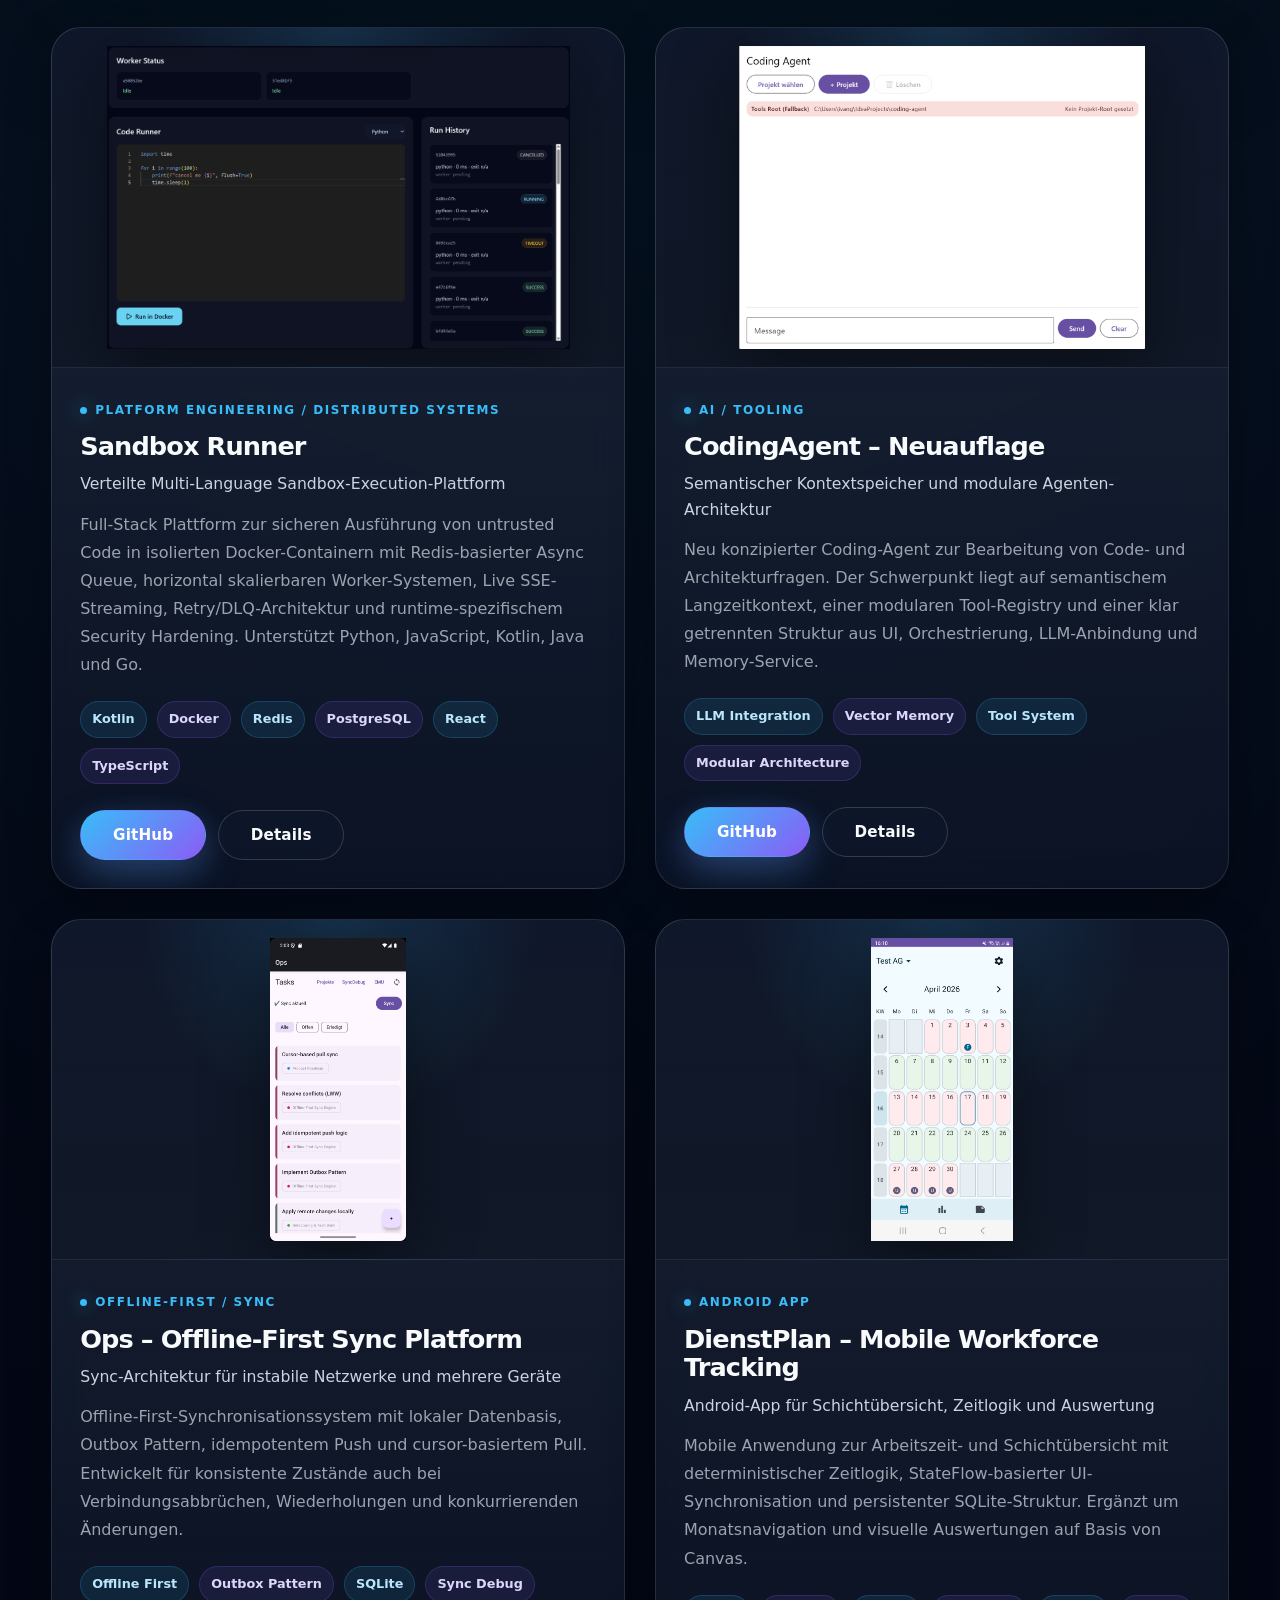
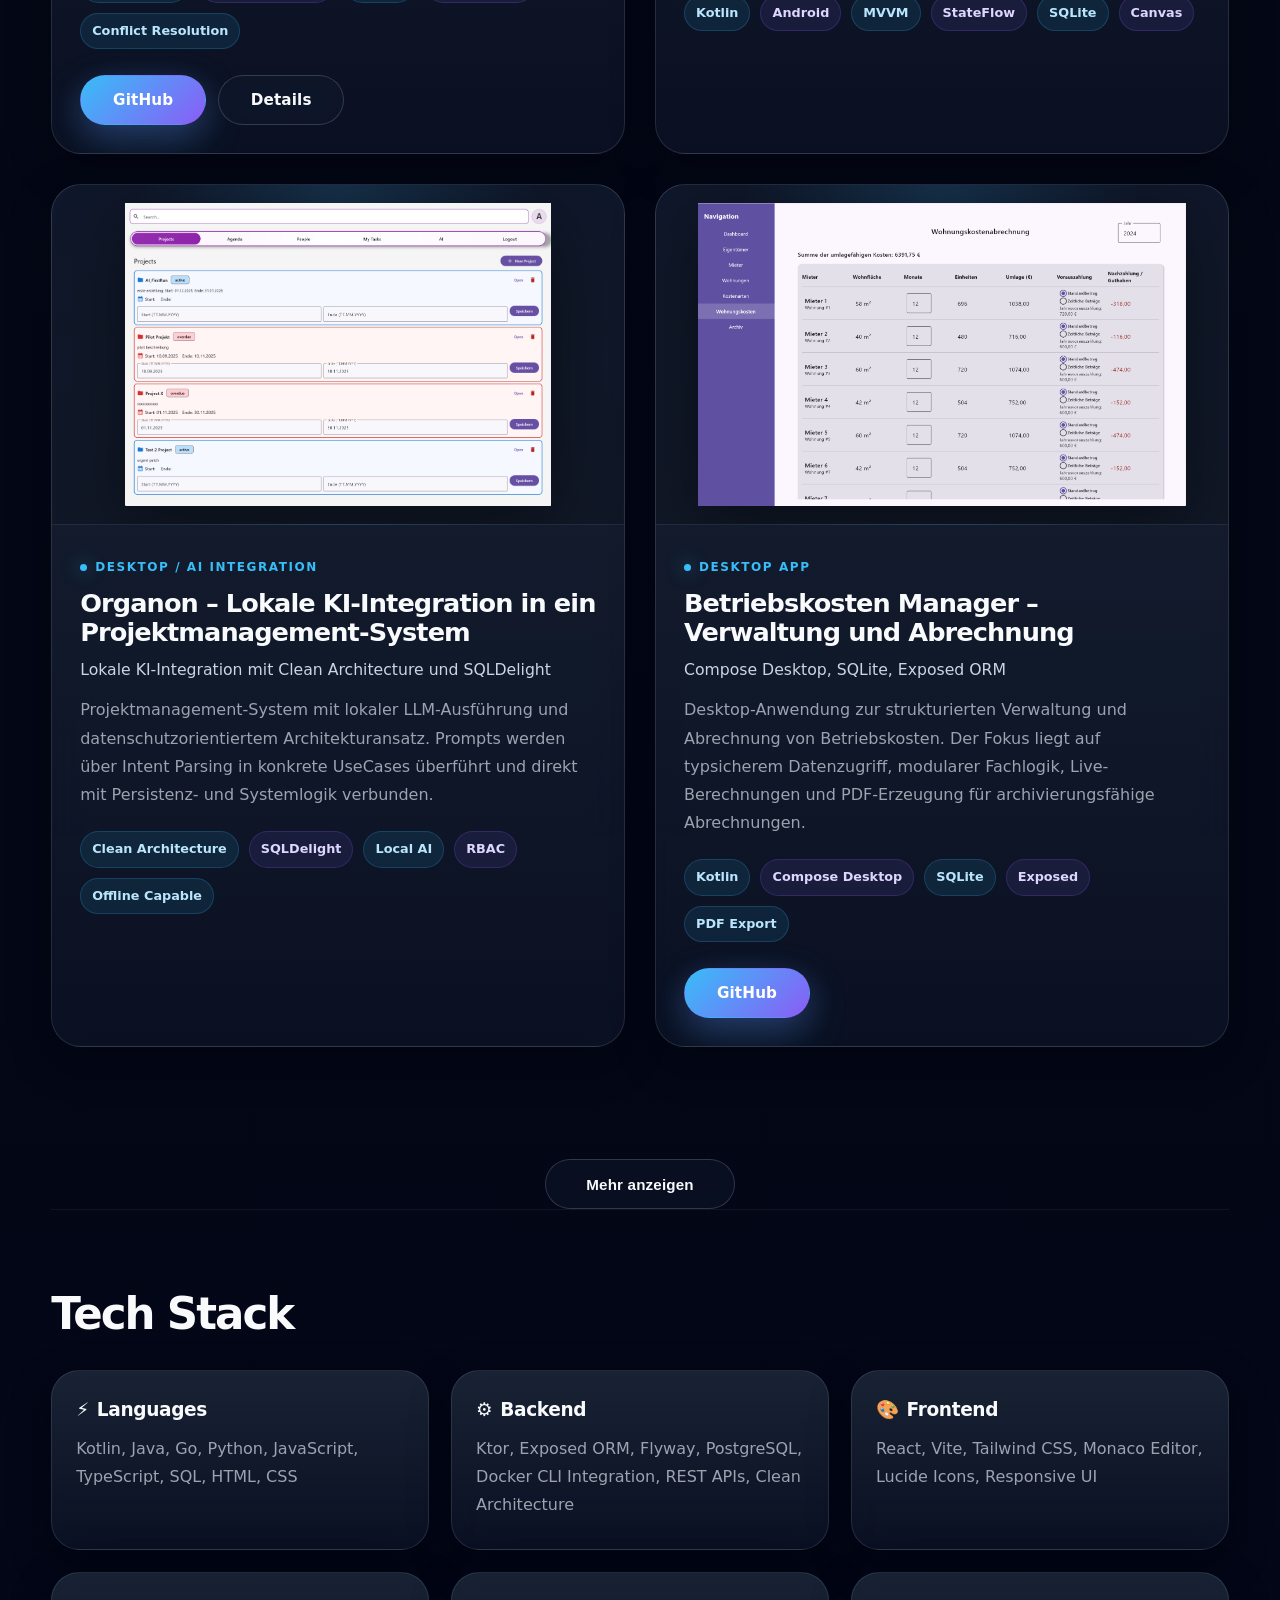
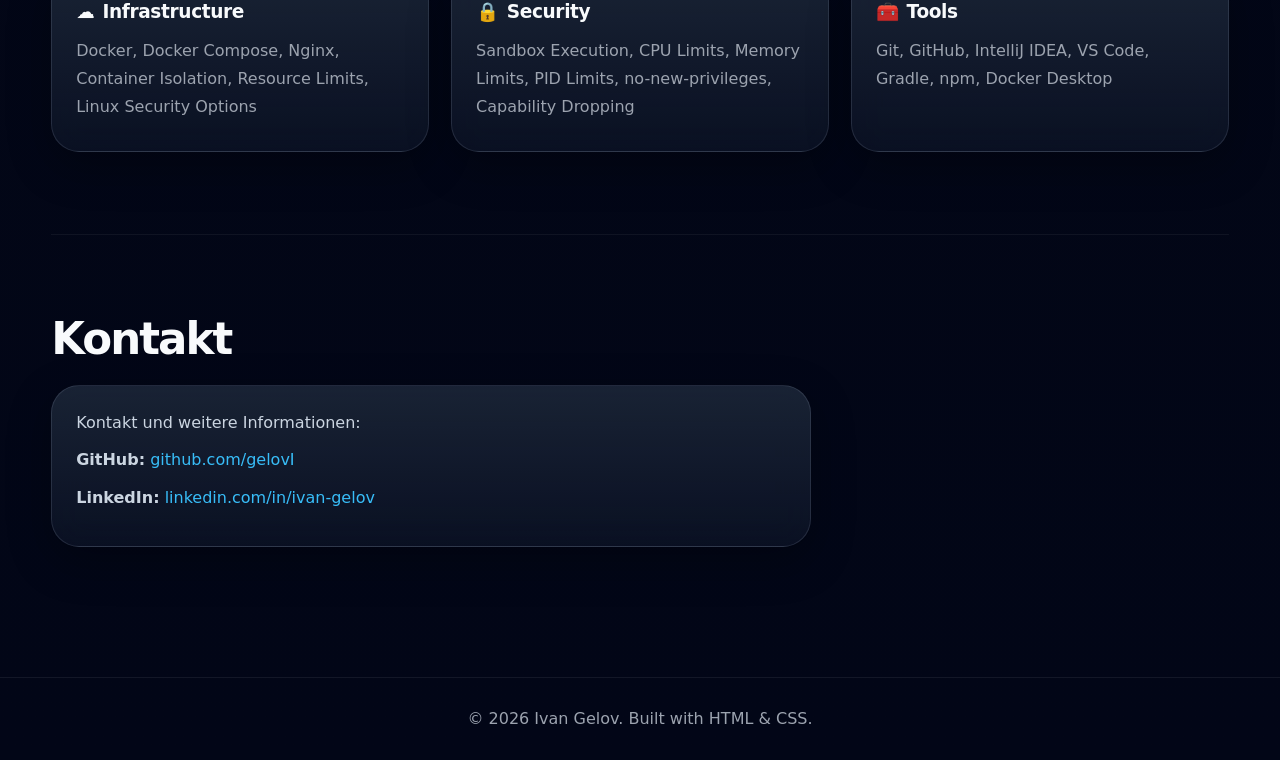
==== commit 334ae15b: "Redesign portfolio homepage" ====
--- a/index.html
+++ b/index.html
@@ -58,10 +58,6 @@
         </div>
 
         <aside class="hero-visual" aria-label="Kompetenzprofil">
-          <div class="hero-portrait-outline">
-            <img src="assets/images/kontur_portrait.png" alt="Ivan Gelov" />
-          </div>
-          <div class="hero-portrait-name">Ivan Gelov</div>
           <div class="hero-card hero-card-main">
             <p class="hero-card-label">System Focus</p>
             <h2>Offline-first · Queues · Docker · Observability</h2>
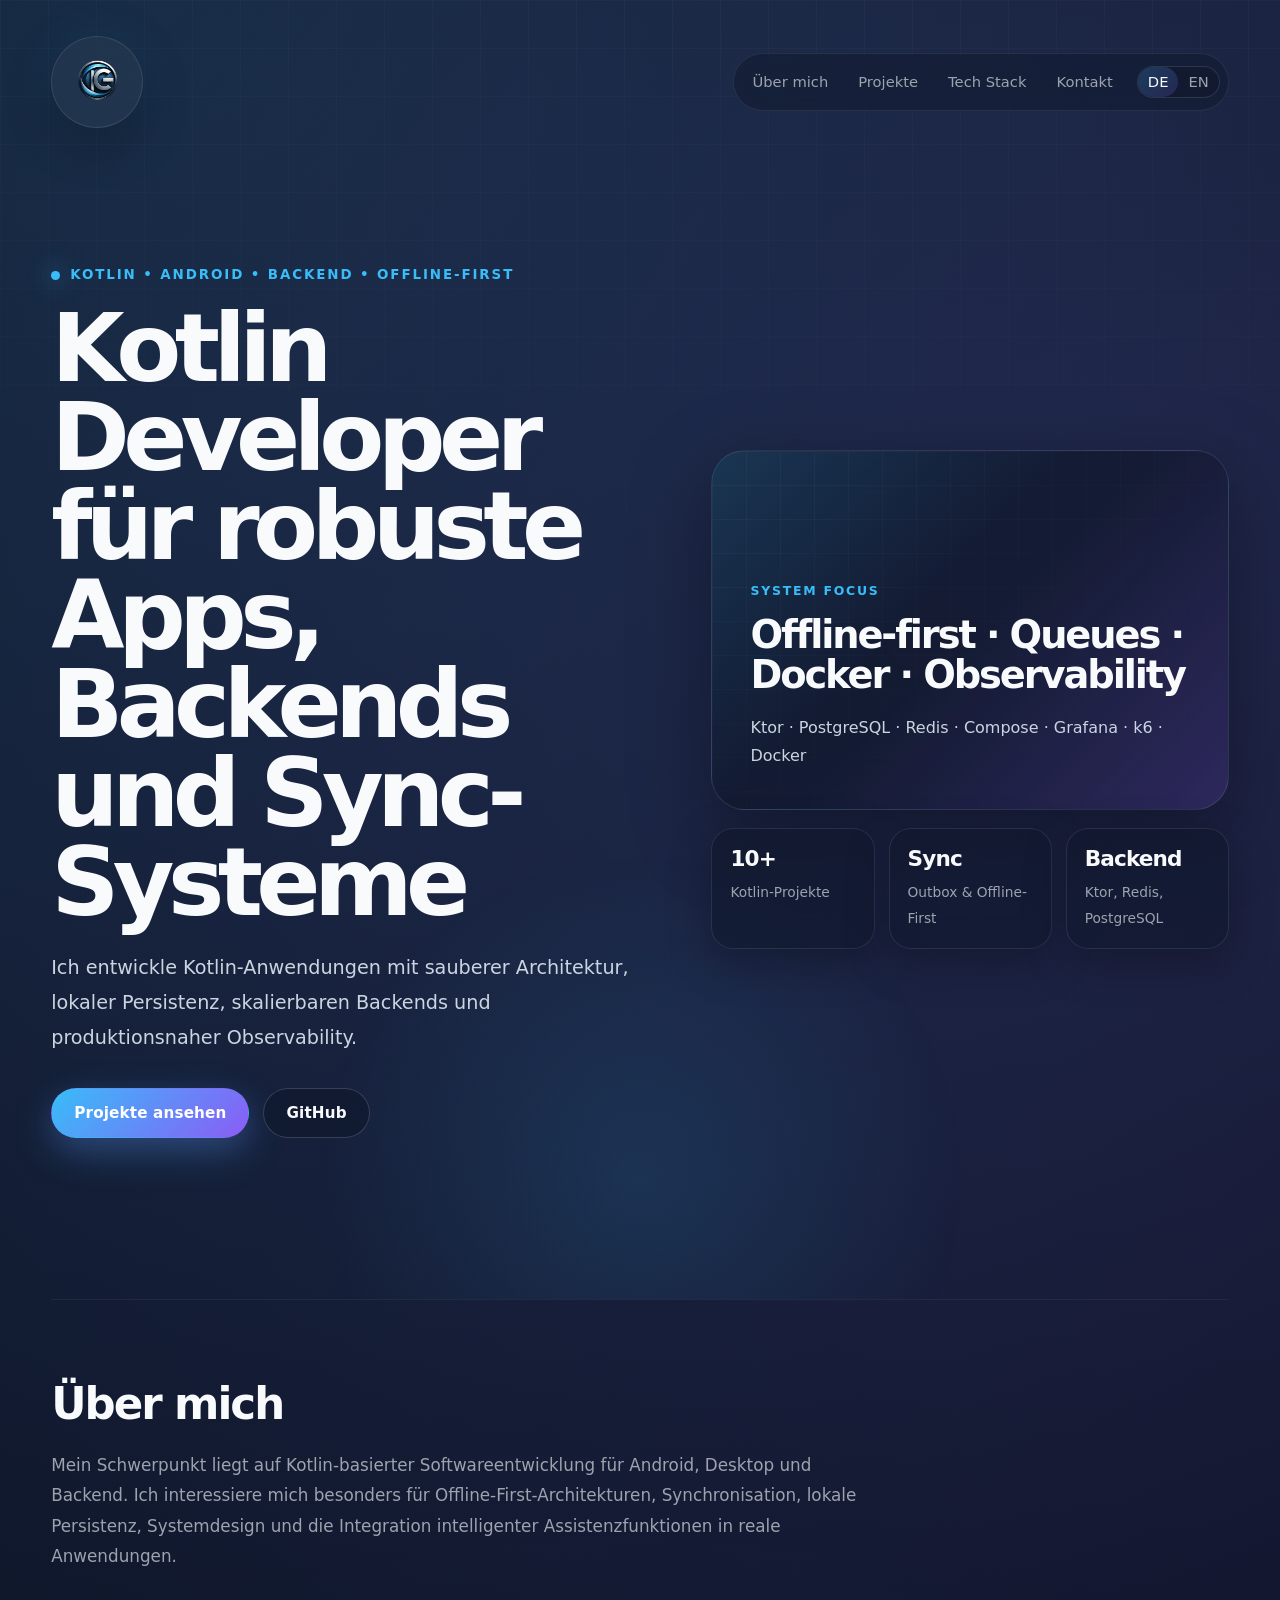
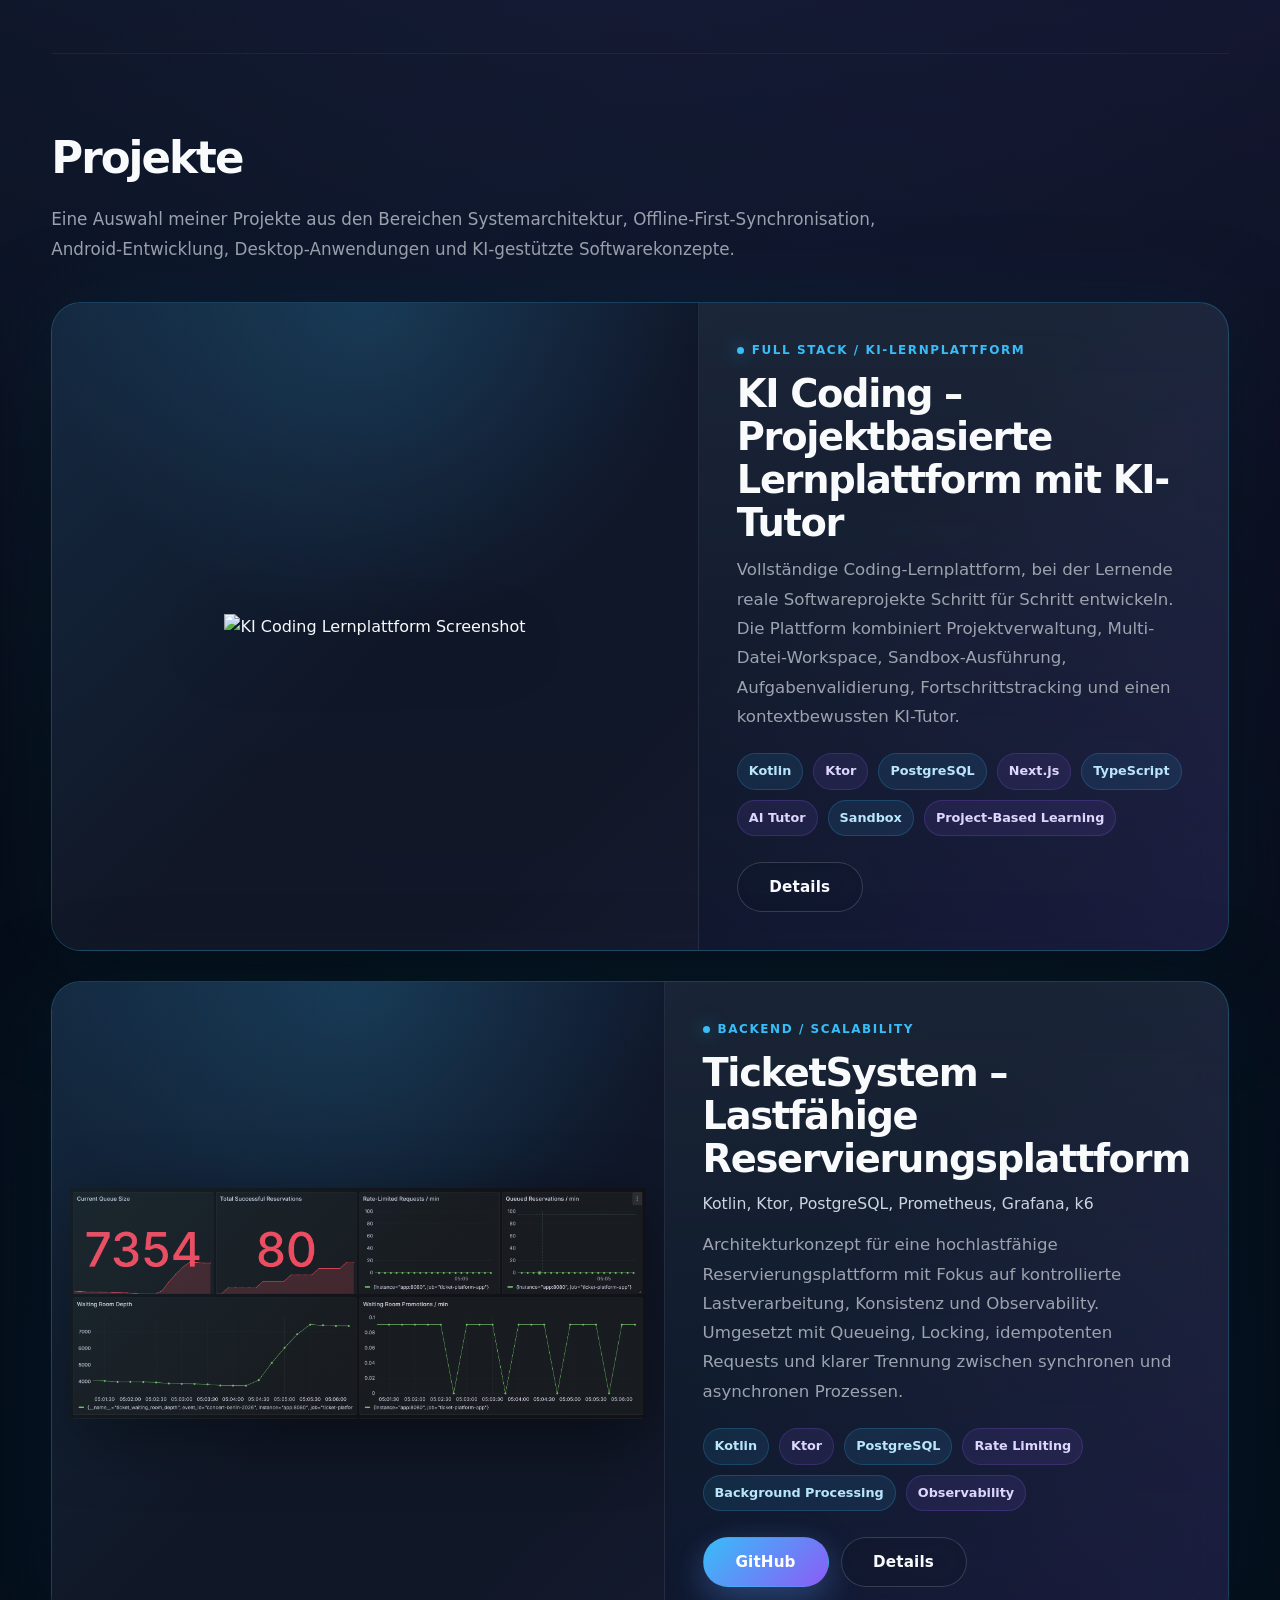
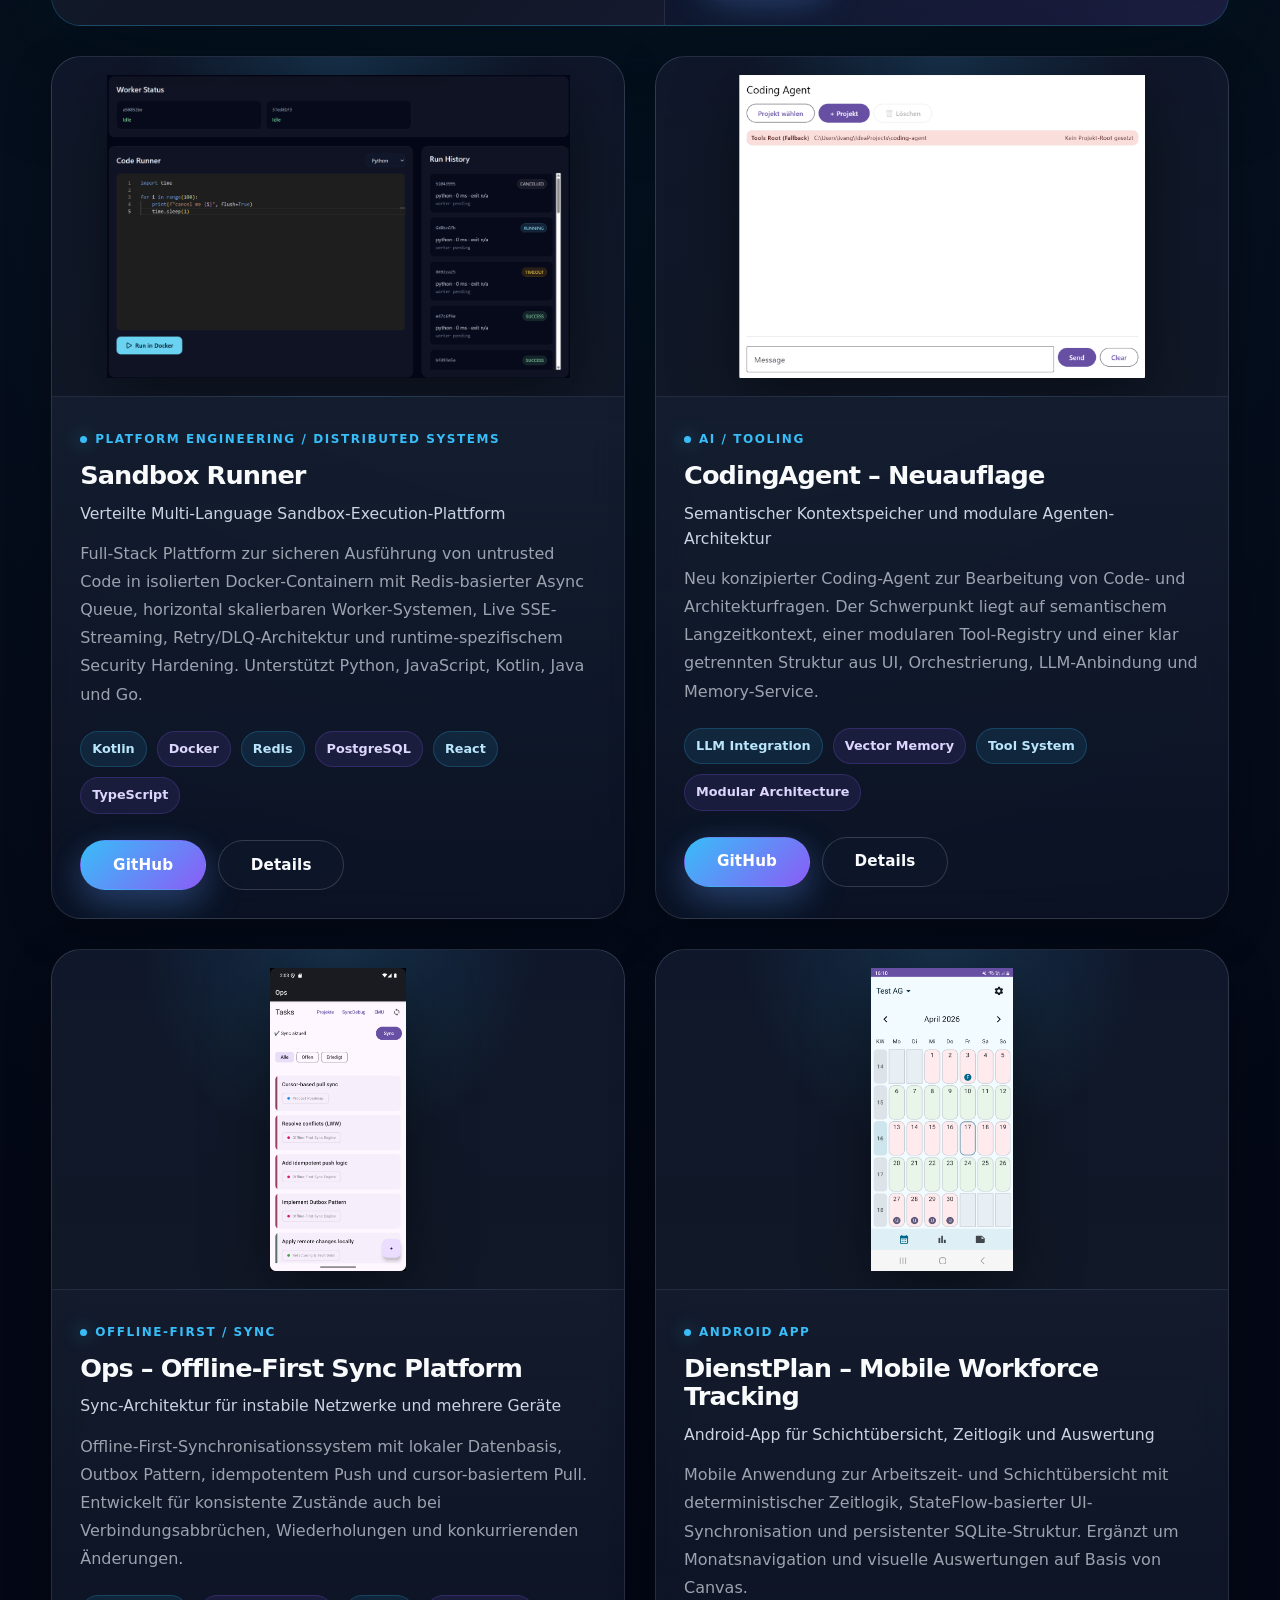
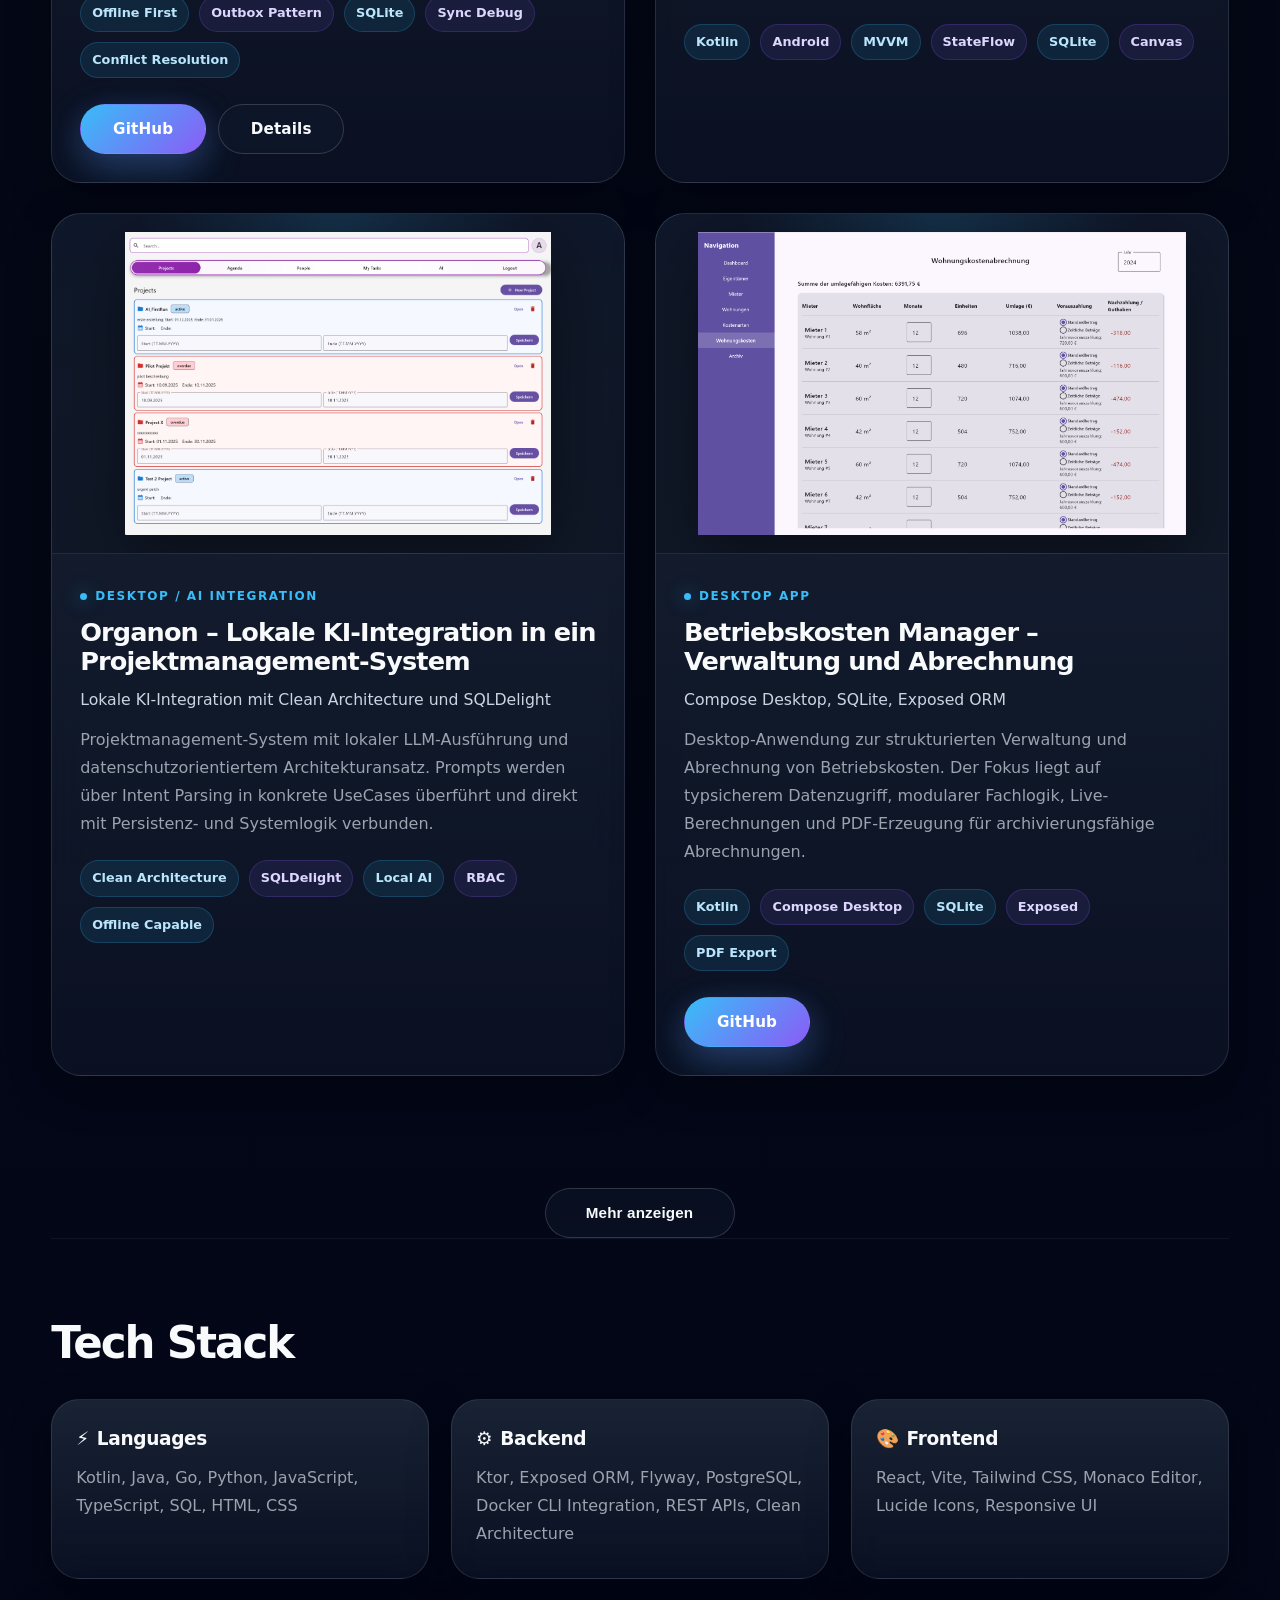
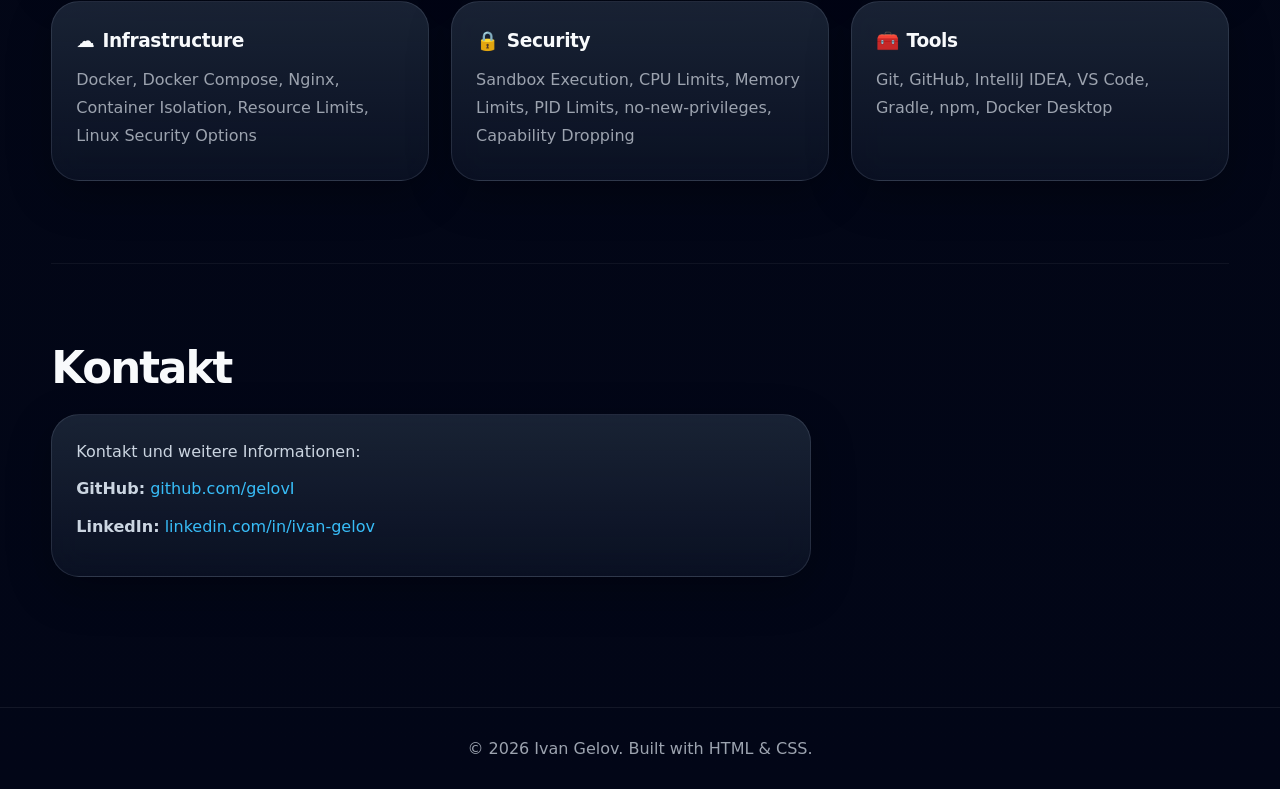
==== commit cdda0bc8: "Text update" ====
--- a/index.html
+++ b/index.html
@@ -124,7 +124,7 @@
                 Vollständige Coding-Lernplattform, bei der Lernende reale
                 Softwareprojekte Schritt für Schritt entwickeln. Die Plattform
                 kombiniert Projektverwaltung, Multi-Datei-Workspace,
-                Sandbox-Ausführung, Aufgabenvalidierung, Fortschrittstracking un
+                Sandbox-Ausführung, Aufgabenvalidierung, Fortschrittstracking und einen kontextbewussten KI-Tutor.
               </p>
 
               <ul class="tags">
